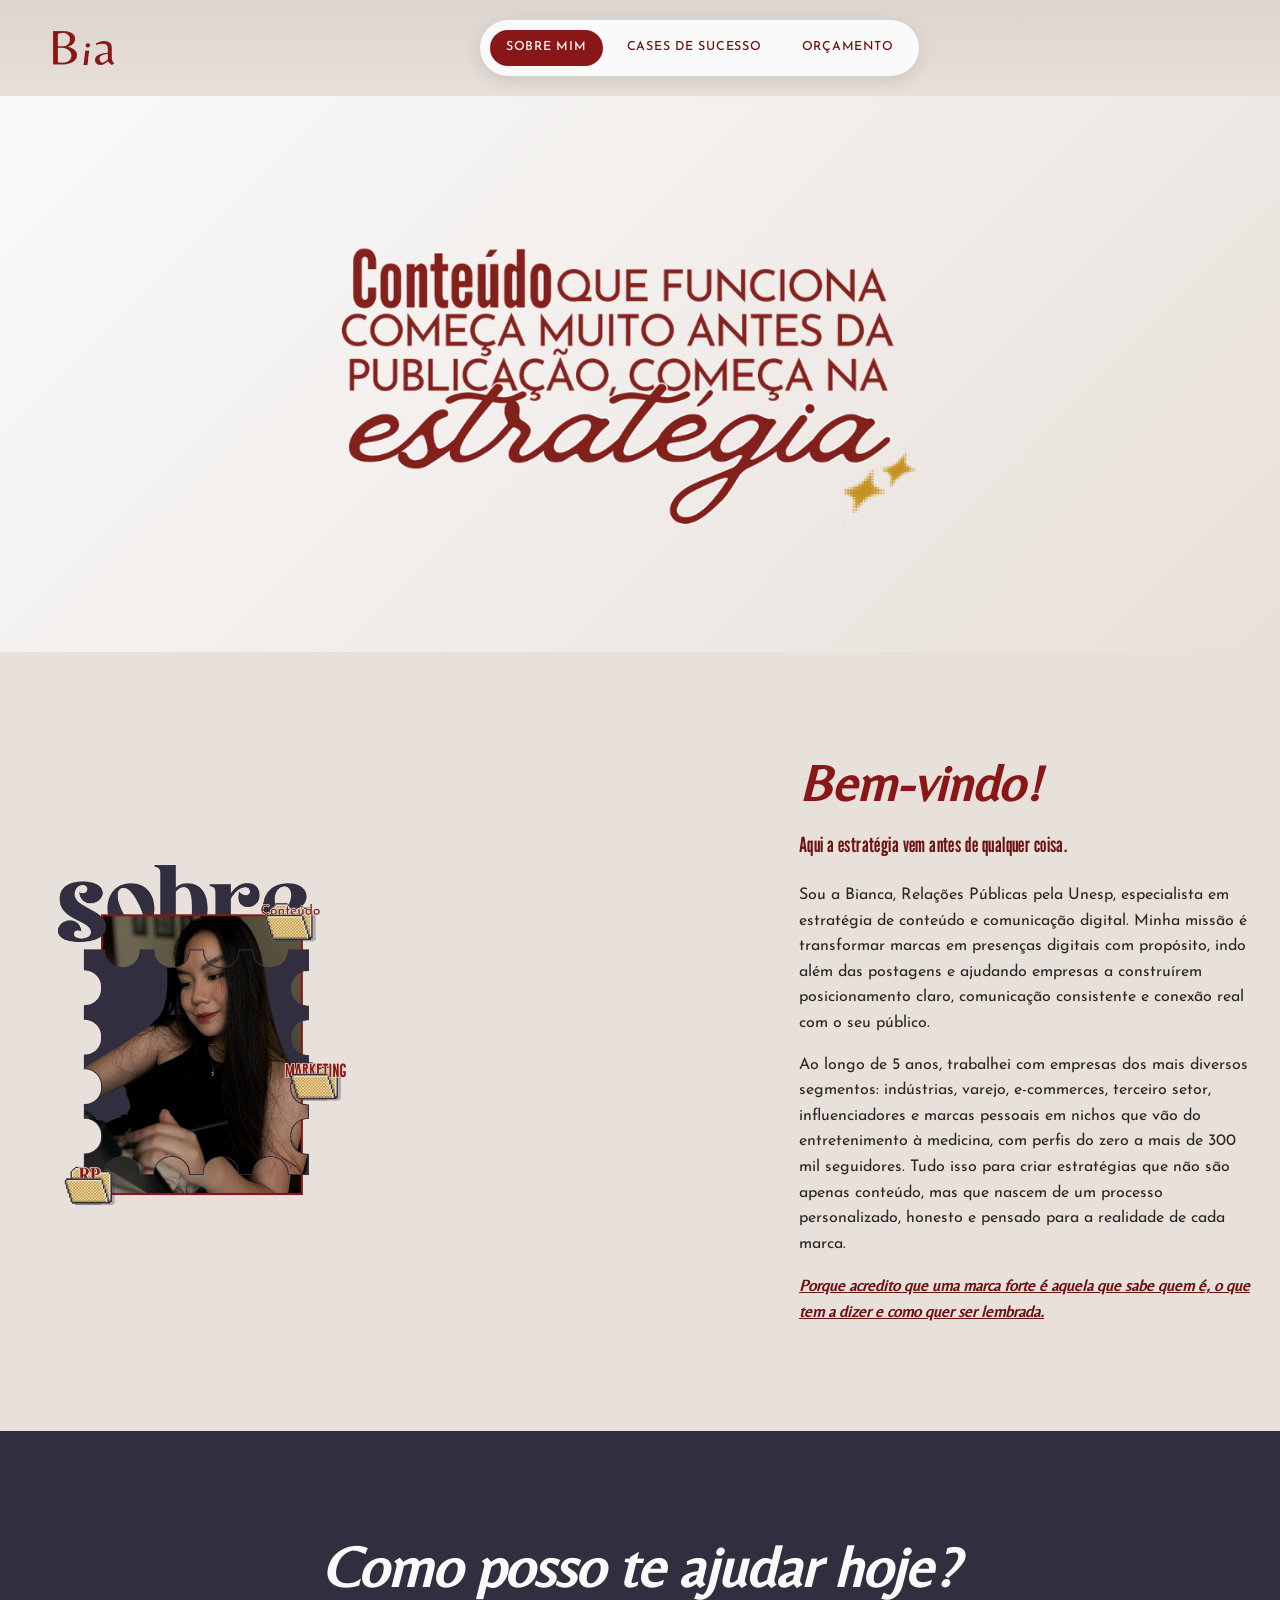
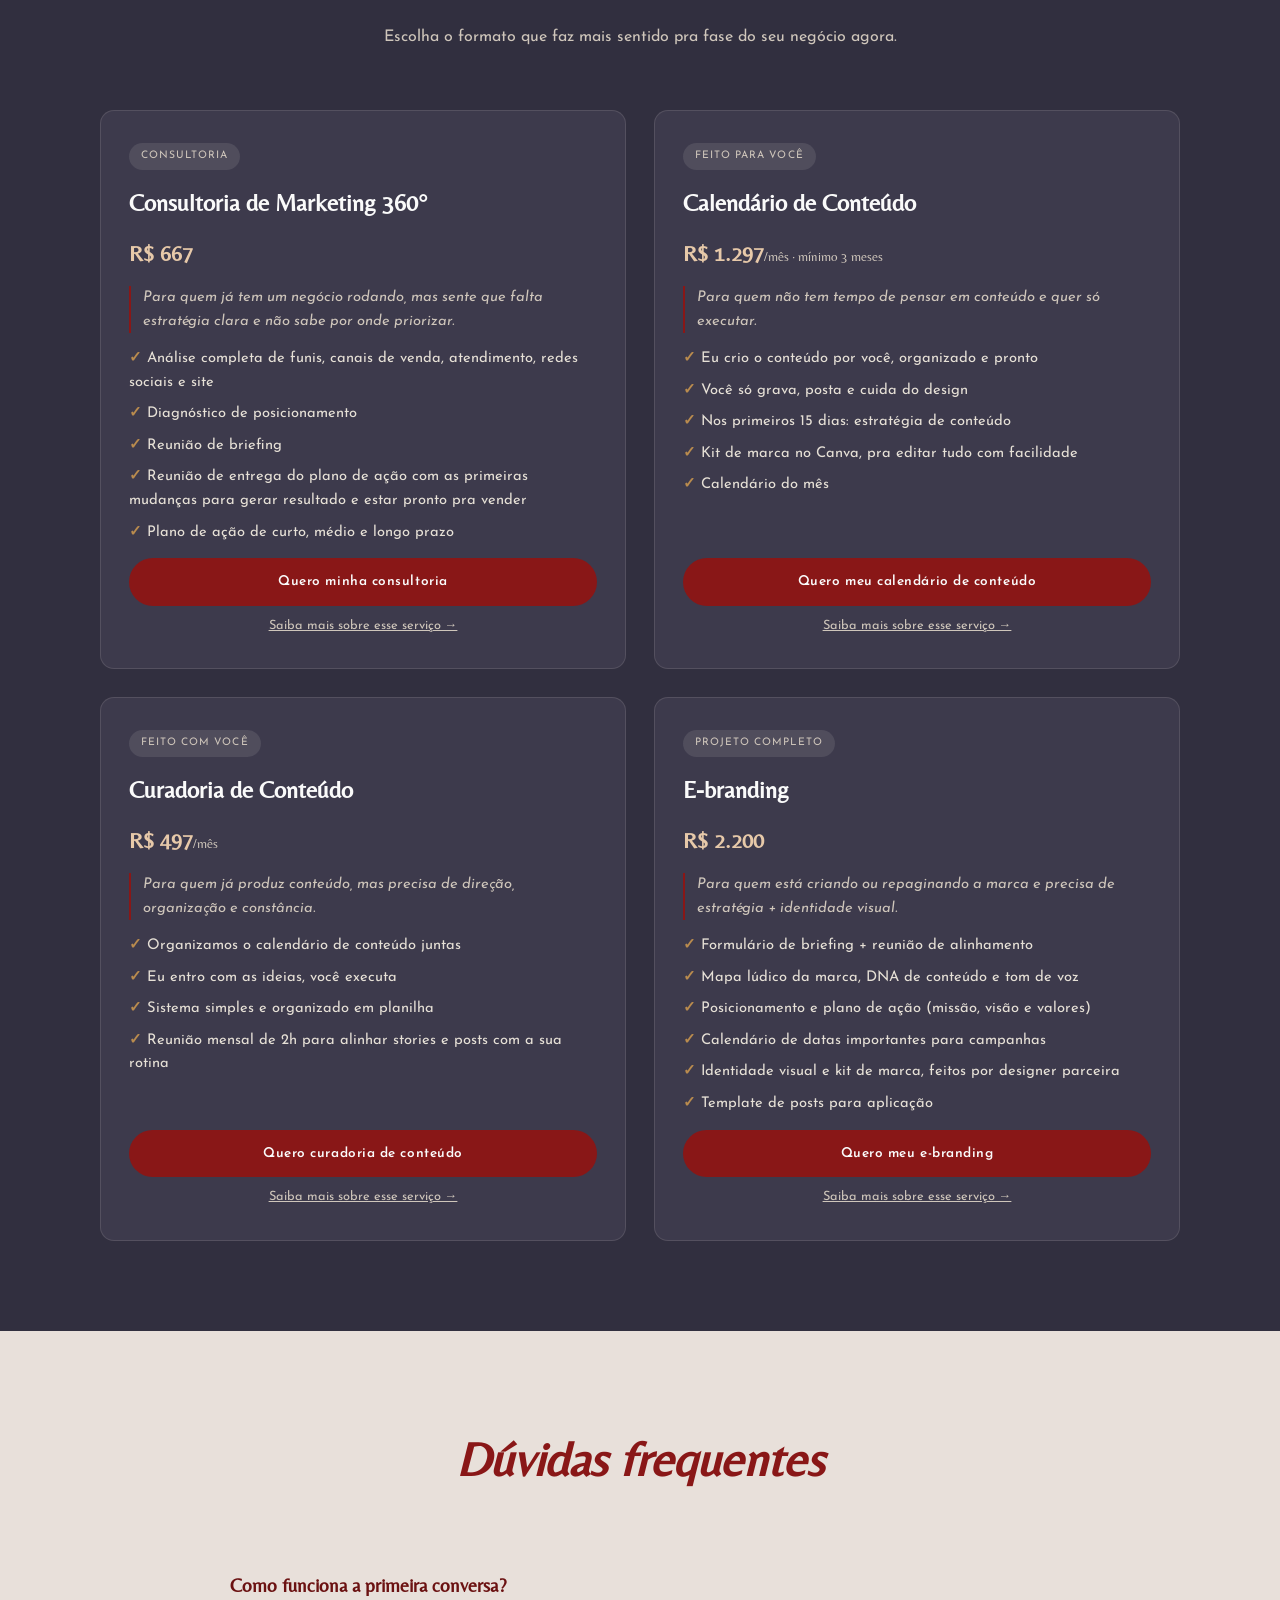
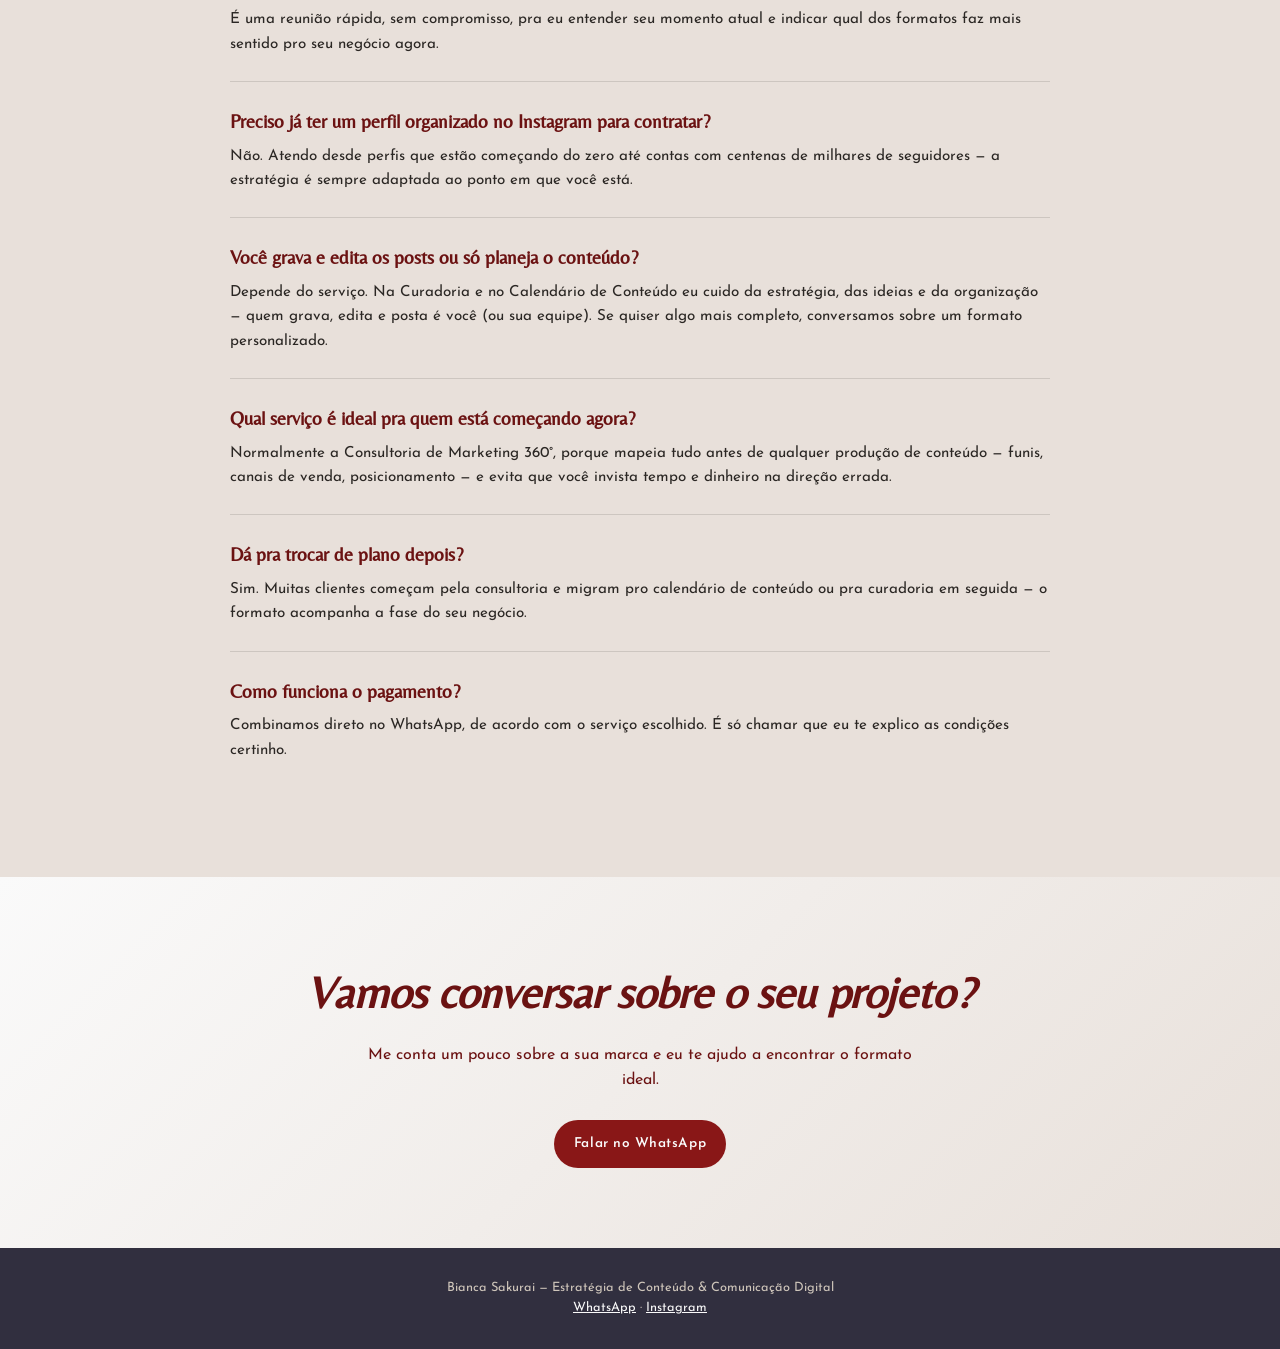
==== index.html @ d13e3d8e "Add files via upload" ====
<!DOCTYPE html>
<html lang="pt-BR">
<head>
<meta charset="UTF-8">
<meta name="viewport" content="width=device-width, initial-scale=1.0">
<title>Bianca Sakurai — Estratégia de Conteúdo e Comunicação Digital</title>
<meta name="description" content="Consultoria de marketing, calendário de conteúdo, curadoria e e-branding com a Bianca Sakurai.">
<link rel="stylesheet" href="style.css">
</head>
<body>

<nav class="site-nav">
  <a href="index.html#inicio" class="site-logo"><img src="assets/logo-bia.png" alt="Bia Sakurai"></a>
  <div class="nav-pill">
    <a href="index.html#inicio" class="active">Sobre mim</a>
    <a href="cases.html">Cases de sucesso</a>
    <a href="index.html#orcamento">Orçamento</a>
  </div>
</nav>

<header class="hero" id="inicio">
  <img class="hero-img" src="assets/hero-text.png" alt="Conteúdo que funciona começa muito antes da publicação, começa na estratégia">
</header>

<section class="sobre">
  <div class="sobre-grid">
    <div>
      <img class="sobre-img" src="assets/sobre-foto.png" alt="Bianca Sakurai — Sobre">
    </div>
    <div class="bemvindo">
      <h2 class="script">Bem-vindo!</h2>
      <p class="subtitle">Aqui a estratégia vem antes de qualquer coisa.</p>
      <p>Sou a Bianca, Relações Públicas pela Unesp, especialista em estratégia de conteúdo e comunicação digital. Minha missão é transformar marcas em presenças digitais com propósito, indo além das postagens e ajudando empresas a construírem posicionamento claro, comunicação consistente e conexão real com o seu público.</p>
      <p>Ao longo de 5 anos, trabalhei com empresas dos mais diversos segmentos: indústrias, varejo, e-commerces, terceiro setor, influenciadores e marcas pessoais em nichos que vão do entretenimento à medicina, com perfis do zero a mais de 300 mil seguidores. Tudo isso para criar estratégias que não são apenas conteúdo, mas que nascem de um processo personalizado, honesto e pensado para a realidade de cada marca.</p>
      <p class="quote">Porque acredito que uma marca forte é aquela que sabe quem é, o que tem a dizer e como quer ser lembrada.</p>
    </div>
  </div>
</section>

<section class="ajudar" id="servicos">
  <div class="ajudar-header">
    <h2 class="script">Como posso te ajudar hoje?</h2>
    <p>Escolha o formato que faz mais sentido pra fase do seu negócio agora.</p>
  </div>

  <div class="produtos-grid">

    <div class="produto-card">
      <span class="tag">Consultoria</span>
      <h3>Consultoria de Marketing 360°</h3>
      <div class="preco">R$ 667</div>
      <p class="para-quem">Para quem já tem um negócio rodando, mas sente que falta estratégia clara e não sabe por onde priorizar.</p>
      <ul>
        <li>Análise completa de funis, canais de venda, atendimento, redes sociais e site</li>
        <li>Diagnóstico de posicionamento</li>
        <li>Reunião de briefing</li>
        <li>Reunião de entrega do plano de ação com as primeiras mudanças para gerar resultado e estar pronto pra vender</li>
        <li>Plano de ação de curto, médio e longo prazo</li>
      </ul>
      <a class="btn-whats" href="https://wa.me/message/MASXB7CFTPW6N1" target="_blank" rel="noopener">Quero minha consultoria</a>
      <a class="saiba-mais" href="consultoria.html">Saiba mais sobre esse serviço →</a>
    </div>

    <div class="produto-card">
      <span class="tag">Feito para você</span>
      <h3>Calendário de Conteúdo</h3>
      <div class="preco">R$ 1.297<span>/mês · mínimo 3 meses</span></div>
      <p class="para-quem">Para quem não tem tempo de pensar em conteúdo e quer só executar.</p>
      <ul>
        <li>Eu crio o conteúdo por você, organizado e pronto</li>
        <li>Você só grava, posta e cuida do design</li>
        <li>Nos primeiros 15 dias: estratégia de conteúdo</li>
        <li>Kit de marca no Canva, pra editar tudo com facilidade</li>
        <li>Calendário do mês</li>
      </ul>
      <a class="btn-whats" href="https://wa.me/message/MASXB7CFTPW6N1" target="_blank" rel="noopener">Quero meu calendário de conteúdo</a>
      <a class="saiba-mais" href="calendario.html">Saiba mais sobre esse serviço →</a>
    </div>

    <div class="produto-card">
      <span class="tag">Feito com você</span>
      <h3>Curadoria de Conteúdo</h3>
      <div class="preco">R$ 497<span>/mês</span></div>
      <p class="para-quem">Para quem já produz conteúdo, mas precisa de direção, organização e constância.</p>
      <ul>
        <li>Organizamos o calendário de conteúdo juntas</li>
        <li>Eu entro com as ideias, você executa</li>
        <li>Sistema simples e organizado em planilha</li>
        <li>Reunião mensal de 2h para alinhar stories e posts com a sua rotina</li>
      </ul>
      <a class="btn-whats" href="https://wa.me/message/MASXB7CFTPW6N1" target="_blank" rel="noopener">Quero curadoria de conteúdo</a>
      <a class="saiba-mais" href="curadoria.html">Saiba mais sobre esse serviço →</a>
    </div>

    <div class="produto-card">
      <span class="tag">Projeto completo</span>
      <h3>E-branding</h3>
      <div class="preco">R$ 2.200</div>
      <p class="para-quem">Para quem está criando ou repaginando a marca e precisa de estratégia + identidade visual.</p>
      <ul>
        <li>Formulário de briefing + reunião de alinhamento</li>
        <li>Mapa lúdico da marca, DNA de conteúdo e tom de voz</li>
        <li>Posicionamento e plano de ação (missão, visão e valores)</li>
        <li>Calendário de datas importantes para campanhas</li>
        <li>Identidade visual e kit de marca, feitos por designer parceira</li>
        <li>Template de posts para aplicação</li>
      </ul>
      <a class="btn-whats" href="https://wa.me/message/MASXB7CFTPW6N1" target="_blank" rel="noopener">Quero meu e-branding</a>
      <a class="saiba-mais" href="ebranding.html">Saiba mais sobre esse serviço →</a>
    </div>

  </div>
</section>

<section class="duvidas">
  <div class="duvidas-inner">
    <h2 class="script">Dúvidas frequentes</h2>

    <div class="duvida-item">
      <h3>Como funciona a primeira conversa?</h3>
      <p>É uma reunião rápida, sem compromisso, pra eu entender seu momento atual e indicar qual dos formatos faz mais sentido pro seu negócio agora.</p>
    </div>

    <div class="duvida-item">
      <h3>Preciso já ter um perfil organizado no Instagram para contratar?</h3>
      <p>Não. Atendo desde perfis que estão começando do zero até contas com centenas de milhares de seguidores — a estratégia é sempre adaptada ao ponto em que você está.</p>
    </div>

    <div class="duvida-item">
      <h3>Você grava e edita os posts ou só planeja o conteúdo?</h3>
      <p>Depende do serviço. Na Curadoria e no Calendário de Conteúdo eu cuido da estratégia, das ideias e da organização — quem grava, edita e posta é você (ou sua equipe). Se quiser algo mais completo, conversamos sobre um formato personalizado.</p>
    </div>

    <div class="duvida-item">
      <h3>Qual serviço é ideal pra quem está começando agora?</h3>
      <p>Normalmente a Consultoria de Marketing 360°, porque mapeia tudo antes de qualquer produção de conteúdo — funis, canais de venda, posicionamento — e evita que você invista tempo e dinheiro na direção errada.</p>
    </div>

    <div class="duvida-item">
      <h3>Dá pra trocar de plano depois?</h3>
      <p>Sim. Muitas clientes começam pela consultoria e migram pro calendário de conteúdo ou pra curadoria em seguida — o formato acompanha a fase do seu negócio.</p>
    </div>

    <div class="duvida-item">
      <h3>Como funciona o pagamento?</h3>
      <p>Combinamos direto no WhatsApp, de acordo com o serviço escolhido. É só chamar que eu te explico as condições certinho.</p>
    </div>
  </div>
</section>

<section class="cta-final" id="orcamento">
  <h2 class="script">Vamos conversar sobre o seu projeto?</h2>
  <p>Me conta um pouco sobre a sua marca e eu te ajudo a encontrar o formato ideal.</p>
  <a class="btn-whats" href="https://wa.me/message/MASXB7CFTPW6N1" target="_blank" rel="noopener">Falar no WhatsApp</a>
</section>

<footer>
  <p>Bianca Sakurai — Estratégia de Conteúdo &amp; Comunicação Digital</p>
  <p><a href="https://wa.me/message/MASXB7CFTPW6N1" target="_blank" rel="noopener">WhatsApp</a> · <a href="https://www.instagram.com/biayukisakurai/" target="_blank" rel="noopener">Instagram</a></p>
</footer>

</body>
</html>
---- style.css ----
/* =========================================
   Bianca Sakurai — site autoral
   Paleta e tipografia inspiradas no design do Canva
   ========================================= */

/* Fontes e cores oficiais do kit de marca "biay" (Canva Brand Kit) */
@import url('https://fonts.googleapis.com/css2?family=Belleza&family=League+Gothic:wght@400;700&family=Josefin+Sans:wght@400;500;600;700&display=swap');

:root{
  --cream: #e8e0da;
  --cream-2: #fafafa;
  --dark: #312f3f;
  --dark-2: #3d3a4c;
  --maroon: #891717;
  --maroon-dark: #6b1212;
  --text: #2b2724;
  --text-light: #fafafa;
  --muted: #6b5f56;
  --gold: #c99213;
  --whatsapp: #3a5a40;
  max-width: 100%;
}

*{ box-sizing: border-box; margin:0; padding:0; }

html{ scroll-behavior: smooth; }

body{
  font-family: 'Josefin Sans', sans-serif;
  color: var(--text);
  background: var(--cream);
  line-height: 1.6;
  overflow-x: hidden;
}

img{ max-width:100%; display:block; }

a{ color: inherit; text-decoration:none; }

.script{
  font-family: 'Belleza', serif;
  font-style: italic;
}

.serif{
  font-family: 'Belleza', serif;
}

.condensed{
  font-family: 'League Gothic', sans-serif;
  letter-spacing: 0.02em;
}

/* ---------- NAV ---------- */
.site-nav{
  position: sticky;
  top: 0;
  z-index: 50;
  display:flex;
  align-items:center;
  justify-content:space-between;
  gap: 16px;
  padding: 18px 32px;
  background: linear-gradient(180deg, rgba(43,39,36,0.06), transparent);
}

.site-logo{
  flex-shrink: 0;
  display:flex;
  align-items:center;
}

.site-logo img{
  height: 44px;
  width: auto;
}

.site-nav .nav-pill{
  margin: 0 auto;
}

.site-nav .nav-pill{
  display:flex;
  gap: 8px;
  background: var(--cream-2);
  border-radius: 999px;
  padding: 10px 10px;
  box-shadow: 0 6px 18px rgba(43,39,36,0.12);
  flex-wrap: wrap;
  justify-content: center;
}

.site-nav a{
  font-family: 'Josefin Sans', sans-serif;
  font-size: 0.78rem;
  letter-spacing: 0.06em;
  text-transform: uppercase;
  font-weight: 500;
  text-decoration: underline;
  text-decoration-color: transparent;
  padding: 8px 16px;
  border-radius: 999px;
  color: var(--maroon-dark);
  transition: background .2s ease, color .2s ease;
  white-space: nowrap;
}

.site-nav a:hover,
.site-nav a.active{
  background: var(--maroon);
  color: var(--text-light);
}

/* ---------- HERO ---------- */
.hero{
  background: linear-gradient(135deg, var(--cream-2) 0%, var(--cream) 100%);
  padding: 60px 24px 80px;
  text-align:center;
}

.hero-img{
  max-width: 1150px;
  width: 100%;
  margin: 0 auto;
}

/* ---------- SOBRE ---------- */
.sobre{
  background: var(--cream);
  padding: 90px 24px;
}

.sobre-grid{
  max-width: 1520px;
  margin: 0 auto;
  display:grid;
  grid-template-columns: 1.6fr 1fr;
  gap: 44px;
  align-items:center;
}

.sobre-title{
  font-family: 'Belleza', serif;
  font-weight: 900;
  font-style: normal;
  font-size: clamp(3.5rem, 8vw, 6rem);
  color: var(--dark);
  line-height: 0.9;
  margin-bottom: 24px;
}

.sobre-img{
  width: 100%;
  max-width: none;
}

.photo-box{
  position: relative;
  background: var(--dark);
  border: 6px solid var(--cream-2);
  box-shadow: 0 14px 34px rgba(43,39,36,0.25);
  aspect-ratio: 4/5;
  border-radius: 4px;
  display:flex;
  align-items:center;
  justify-content:center;
  color: var(--cream-2);
  text-align:center;
  font-size: 0.85rem;
  padding: 20px;
}

.photo-box img{
  position:absolute;
  inset:0;
  width:100%;
  height:100%;
  object-fit: cover;
  border-radius: 2px;
}

.badge{
  position:absolute;
  width: 130px;
  height: auto;
  filter: drop-shadow(0 6px 10px rgba(0,0,0,.25));
}
.badge.b1{ top: -18px; right: 10px; width: 110px; }
.badge.b2{ bottom: 90px; right: -40px; width: 120px; }
.badge.b3{ bottom: -18px; left: -30px; width: 110px; }

.bemvindo h2{
  font-size: clamp(2.2rem, 5vw, 3.2rem);
  color: var(--maroon);
  margin-bottom: 4px;
}

.bemvindo .subtitle{
  font-family:'League Gothic', sans-serif;
  letter-spacing: 0.02em;
  color: var(--maroon-dark);
  font-size: 1.3rem;
  margin-bottom: 22px;
}

.bemvindo p{
  margin-bottom: 16px;
  color: var(--text);
  font-size: 1rem;
}

.bemvindo .quote{
  font-family:'Belleza', serif;
  font-weight: 700;
  font-style: italic;
  text-decoration: underline;
  color: var(--maroon-dark);
}

/* ---------- COMO POSSO AJUDAR / PRODUTOS ---------- */
.ajudar{
  background: var(--dark);
  color: var(--text-light);
  padding: 90px 24px;
}

.ajudar-header{
  text-align:center;
  max-width: 700px;
  margin: 0 auto 60px;
}

.ajudar-header h2{
  font-size: clamp(2.4rem, 6vw, 3.6rem);
  margin-bottom: 12px;
}

.ajudar-header p{
  color: #cfc6bb;
  font-size: 1rem;
}

.produtos-grid{
  max-width: 1080px;
  margin: 0 auto;
  display:grid;
  grid-template-columns: repeat(2, 1fr);
  gap: 28px;
}

@media (max-width: 760px){
  .produtos-grid{ grid-template-columns: 1fr; }
  .sobre-grid{ grid-template-columns: 1fr; }
  .stats-grid{ grid-template-columns: 1fr 1fr; }
}

.produto-card{
  background: var(--dark-2);
  border: 1px solid rgba(245,239,229,0.12);
  border-radius: 14px;
  padding: 32px 28px;
  display:flex;
  flex-direction:column;
  gap: 14px;
}

.produto-card .tag{
  align-self:flex-start;
  font-size: 0.65rem;
  letter-spacing: .1em;
  text-transform: uppercase;
  background: rgba(245,239,229,0.1);
  padding: 5px 12px;
  border-radius: 999px;
  color: #cfc6bb;
}

.produto-card h3{
  font-family:'Belleza', serif;
  font-size: 1.5rem;
  color: var(--text-light);
}

.produto-card .preco{
  font-family:'Belleza', serif;
  font-size: 1.4rem;
  color: #e7c9a9;
  font-weight: 700;
}

.produto-card .preco span{
  font-size: 0.8rem;
  font-weight: 400;
  color: #cfc6bb;
}

.produto-card .para-quem{
  font-style: italic;
  color: #cfc6bb;
  font-size: 0.92rem;
  border-left: 2px solid var(--maroon);
  padding-left: 12px;
}

.produto-card ul{
  list-style:none;
  display:flex;
  flex-direction:column;
  gap: 8px;
  font-size: 0.92rem;
  color: #e6e0d6;
}

.produto-card ul li::before{
  content: "✓ ";
  color: #b98b4e;
  font-weight:700;
}

.btn-whats{
  margin-top: auto;
  display:inline-flex;
  align-items:center;
  justify-content:center;
  gap: 8px;
  background: var(--maroon);
  color: var(--text-light);
  padding: 13px 20px;
  border-radius: 999px;
  font-size: 0.85rem;
  letter-spacing: .04em;
  font-weight: 600;
  transition: background .2s ease, transform .2s ease;
}

.btn-whats:hover{
  background: #92332f;
  transform: translateY(-1px);
}

.saiba-mais{
  text-align:center;
  font-size: 0.8rem;
  color: #cfc6bb;
  text-decoration: underline;
  margin-top: -4px;
}

.saiba-mais:hover{
  color: var(--text-light);
}

/* ---------- PÁGINA DE SERVIÇO ---------- */
.servico-detalhe{
  background: var(--cream);
  padding: 80px 24px;
}

.servico-inner{
  max-width: 720px;
  margin: 0 auto;
}

.servico-inner h2{
  font-size: clamp(1.8rem, 4vw, 2.4rem);
  color: var(--maroon);
  margin-bottom: 22px;
}

.fit-section{
  background: var(--dark);
  padding: 80px 24px;
}

.fit-grid{
  max-width: 1000px;
  margin: 0 auto;
  display:grid;
  grid-template-columns: 1fr 1fr;
  gap: 24px;
}

@media (max-width: 760px){
  .fit-grid{ grid-template-columns: 1fr; }
}

.fit-card{
  background: var(--dark-2);
  border-radius: 14px;
  padding: 30px 28px;
  border-left: 4px solid var(--whatsapp);
}

.fit-card.nao{
  border-left: 4px solid var(--maroon);
}

.fit-card h3{
  font-family: 'Belleza', serif;
  color: var(--text-light);
  font-size: 1.15rem;
  margin-bottom: 16px;
}

.fit-card ul{
  list-style:none;
  display:flex;
  flex-direction:column;
  gap: 10px;
}

.fit-card li{
  font-size: 0.92rem;
  color: #e6e0d6;
  padding-left: 26px;
  position: relative;
}

.fit-card.sim li::before{
  content: "✓";
  position:absolute;
  left:0;
  color: #7fbf8f;
  font-weight:700;
}

.fit-card.nao li::before{
  content: "✕";
  position:absolute;
  left:0;
  color: #e08a7d;
  font-weight:700;
}

.feedback-quote{
  max-width: 700px;
  margin: 0 auto;
  padding: 80px 24px;
}

.feedback-quote .quote-box{
  background: var(--cream-2);
  border-radius: 16px;
  padding: 40px 44px;
  text-align:center;
  box-shadow: 0 12px 30px rgba(43,39,36,0.1);
}

.feedback-quote .quote-text{
  font-family: 'Belleza', serif;
  font-style: italic;
  font-size: 1.35rem;
  color: var(--maroon-dark);
  margin-bottom: 18px;
  line-height: 1.4;
}

.feedback-quote .autor{
  font-size: 0.8rem;
  color: var(--muted);
  text-transform: uppercase;
  letter-spacing: .05em;
}

/* ---------- DÚVIDAS FREQUENTES ---------- */
.duvidas{
  background: var(--cream);
  padding: 90px 24px;
}

.duvidas-inner{
  max-width: 820px;
  margin: 0 auto;
}

.duvidas-inner h2{
  text-align:center;
  font-size: clamp(2.2rem, 5vw, 3rem);
  color: var(--maroon);
  margin-bottom: 48px;
}

.duvida-item{
  padding: 24px 0;
  border-bottom: 1px solid rgba(43,39,36,0.14);
}

.duvida-item:last-child{
  border-bottom: none;
}

.duvida-item h3{
  font-family: 'Belleza', serif;
  font-size: 1.2rem;
  color: var(--maroon-dark);
  margin-bottom: 8px;
}

.duvida-item p{
  font-size: 0.95rem;
  color: var(--text);
}

/* ---------- ORÇAMENTO / CTA FINAL ---------- */
.cta-final{
  background: linear-gradient(135deg, var(--cream-2) 0%, var(--cream) 100%);
  padding: 80px 24px;
  text-align:center;
}

.cta-final h2{
  font-size: clamp(2rem, 5vw, 2.8rem);
  color: var(--maroon-dark);
  margin-bottom: 14px;
}

.cta-final p{
  color: var(--maroon-dark);
  max-width: 560px;
  margin: 0 auto 26px;
}

.cta-final .btn-whats{
  display:inline-flex;
}

/* ---------- FOOTER ---------- */
footer{
  background: var(--dark);
  color: #cfc6bb;
  text-align:center;
  padding: 30px 24px;
  font-size: 0.8rem;
}

footer a{
  color: var(--text-light);
  text-decoration: underline;
}

/* ---------- CASES PAGE ---------- */
.cases-header{
  background: linear-gradient(135deg, var(--cream-2) 0%, var(--cream) 100%);
  padding: 70px 24px 60px;
  text-align:center;
}

.cases-header h1{
  font-size: clamp(2.2rem, 6vw, 3.4rem);
  color: var(--maroon-dark);
}

.cases-header p{
  max-width: 560px;
  margin: 14px auto 0;
  color: var(--maroon-dark);
}

.case-block{
  padding: 70px 24px;
  border-bottom: 1px solid rgba(43,39,36,0.1);
}

.case-block:nth-child(even){
  background: var(--dark);
  color: var(--text-light);
}

.case-inner{
  display:grid;
  grid-template-columns: 1fr 1fr;
  gap: 50px;
  align-items:start;
  max-width: 1000px;
  margin: 0 auto;
}

@media (max-width: 760px){
  .case-inner{ grid-template-columns: 1fr; }
}

.case-inner.sem-stats{
  grid-template-columns: 1fr;
  max-width: 720px;
}

.case-tag{
  font-size: 0.7rem;
  letter-spacing: .1em;
  text-transform: uppercase;
  color: var(--maroon);
  margin-bottom: 8px;
}

.case-block:nth-child(even) .case-tag{
  color: #e7c9a9;
}

.case-title{
  font-family:'Belleza', serif;
  font-size: 1.8rem;
  margin-bottom: 6px;
}

.case-handle{
  font-family:'Belleza', serif;
  font-style: italic;
  color: var(--muted);
  margin-bottom: 18px;
}

.case-block:nth-child(even) .case-handle{
  color: #cfc6bb;
}

.case-objetivo{
  font-size: 0.95rem;
  margin-bottom: 10px;
}

.case-list{
  list-style:none;
  display:flex;
  flex-direction:column;
  gap: 8px;
  font-size: 0.92rem;
}

.case-list li::before{
  content: "→ ";
  color: var(--maroon);
  font-weight:700;
}

.case-block:nth-child(even) .case-list li::before{
  color: #e7c9a9;
}

.stats-grid{
  display:grid;
  grid-template-columns: 1fr 1fr;
  gap: 14px;
}

.stat-card{
  background: var(--dark);
  color: var(--text-light);
  border-radius: 12px;
  padding: 18px;
}

.case-block:nth-child(even) .stat-card{
  background: var(--dark-2);
  border: 1px solid rgba(245,239,229,0.12);
}

.stat-card .num{
  font-family:'Belleza', serif;
  font-size: 1.5rem;
  font-weight: 700;
}

.stat-card .growth{
  color: #7fbf8f;
  font-size: 0.78rem;
  margin-left: 6px;
}

.stat-card .label{
  font-size: 0.72rem;
  color: #cfc6bb;
  text-transform: uppercase;
  letter-spacing: .04em;
  margin-top: 4px;
}

.cases-note{
  text-align:center;
  padding: 60px 24px 90px;
  color: var(--muted);
  font-style: italic;
}

.case-prints{
  grid-column: 1 / -1;
  display:grid;
  grid-template-columns: repeat(3, 1fr);
  gap: 14px;
  margin-top: 10px;
}

.case-prints img{
  width:100%;
  border-radius: 10px;
  box-shadow: 0 10px 24px rgba(0,0,0,0.18);
  border: 1px solid rgba(0,0,0,0.08);
}

@media (max-width: 760px){
  .case-prints{ grid-template-columns: 1fr; }
}

.cases-cta{
  text-align:center;
  padding: 20px 24px 90px;
}

.cases-cta p{
  font-size: 1.4rem;
  color: var(--maroon-dark);
  margin-bottom: 20px;
}

/* ---------- DEPOIMENTOS ---------- */
.depoimentos{
  background: var(--cream-2);
  padding: 40px 24px 70px;
}

.depoimentos-inner{
  max-width: 1000px;
  margin: 0 auto;
}

.depoimentos h3{
  font-family: 'Belleza', serif;
  font-style: italic;
  font-size: 1.3rem;
  color: var(--maroon-dark);
  margin-bottom: 22px;
}

.depoimentos-grid{
  display:grid;
  grid-template-columns: repeat(2, 1fr);
  gap: 20px;
}

@media (max-width: 760px){
  .depoimentos-grid{ grid-template-columns: 1fr; }
}

.depoimento-card{
  background: var(--dark);
  color: var(--text-light);
  border-radius: 12px;
  padding: 20px 22px;
  display:flex;
  align-items:center;
  gap: 14px;
}

.depoimento-card .play{
  flex-shrink:0;
  width: 40px;
  height: 40px;
  border-radius: 50%;
  background: var(--maroon);
  display:flex;
  align-items:center;
  justify-content:center;
  font-size: 0.9rem;
}

.depoimento-card .nome{
  font-family:'Belleza', serif;
  font-weight:700;
  font-size: 1rem;
}

.depoimento-card .cargo{
  font-size: 0.8rem;
  color: #cfc6bb;
}
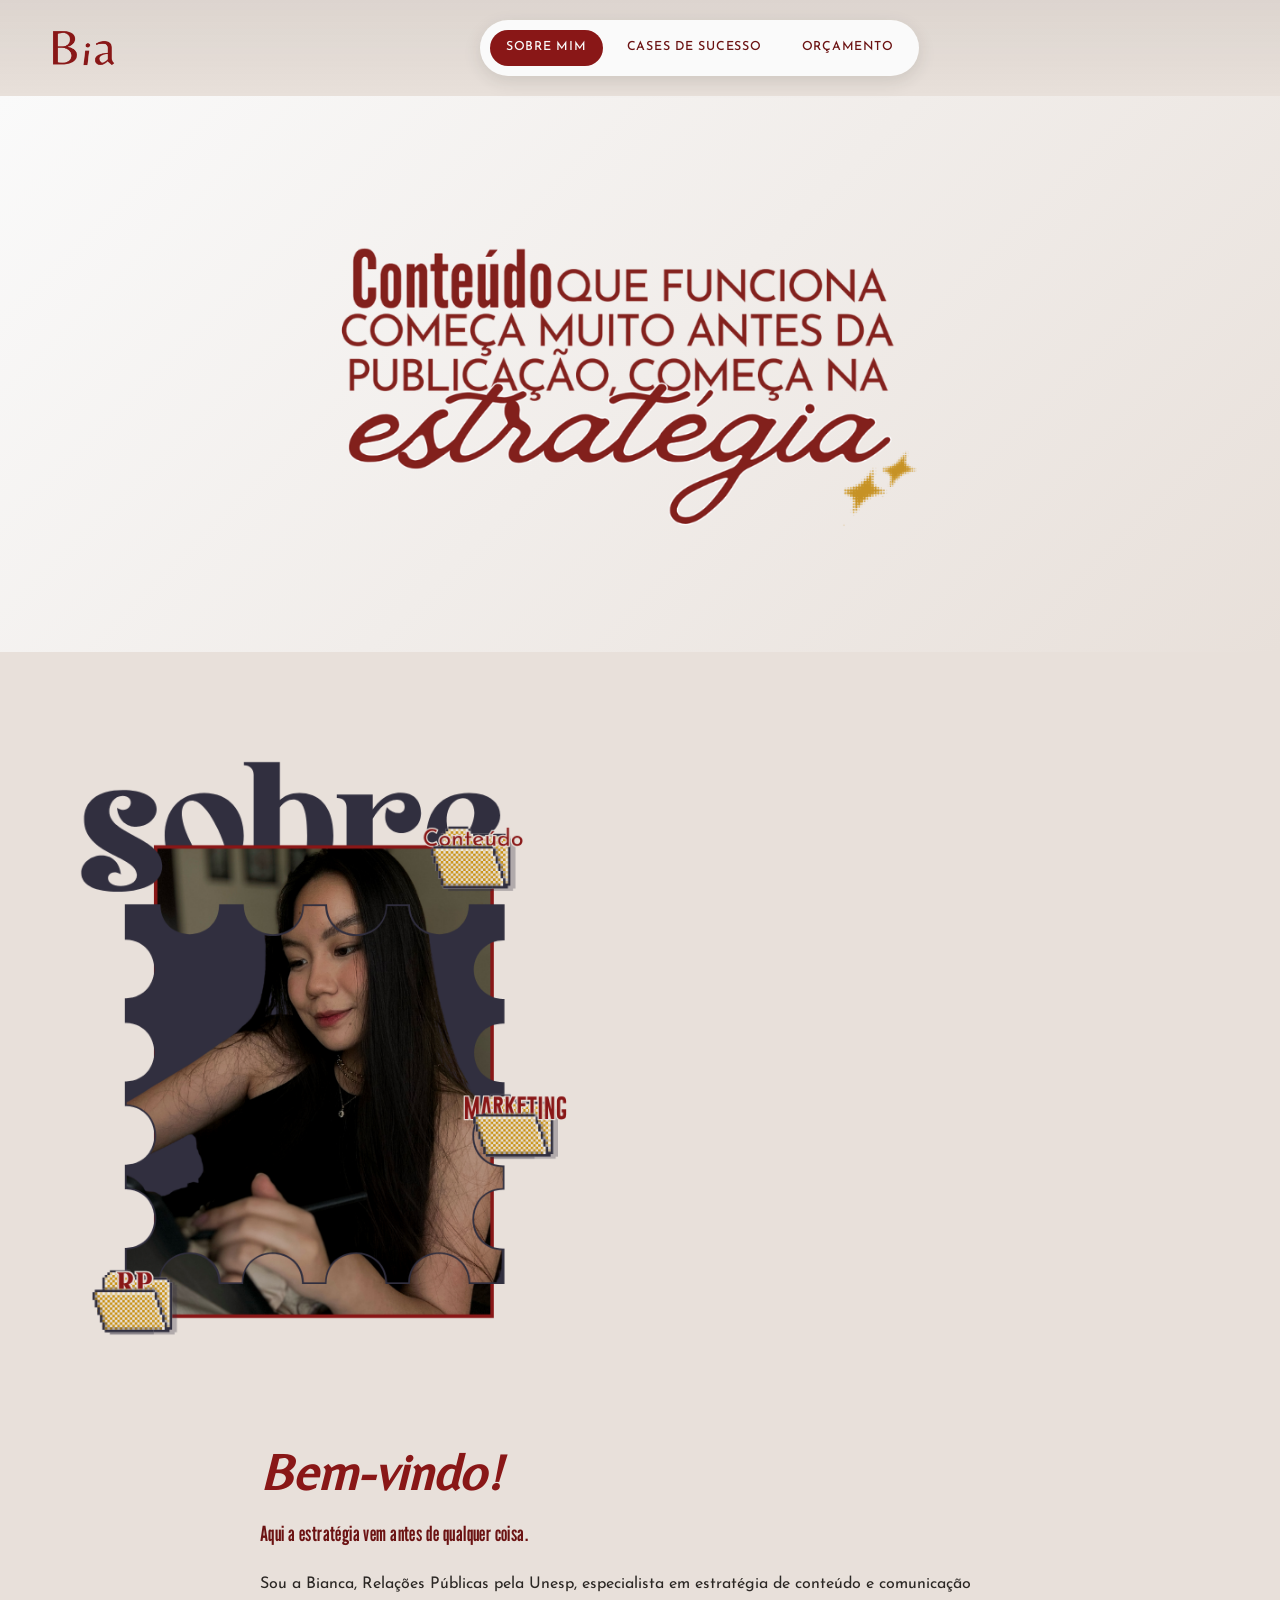
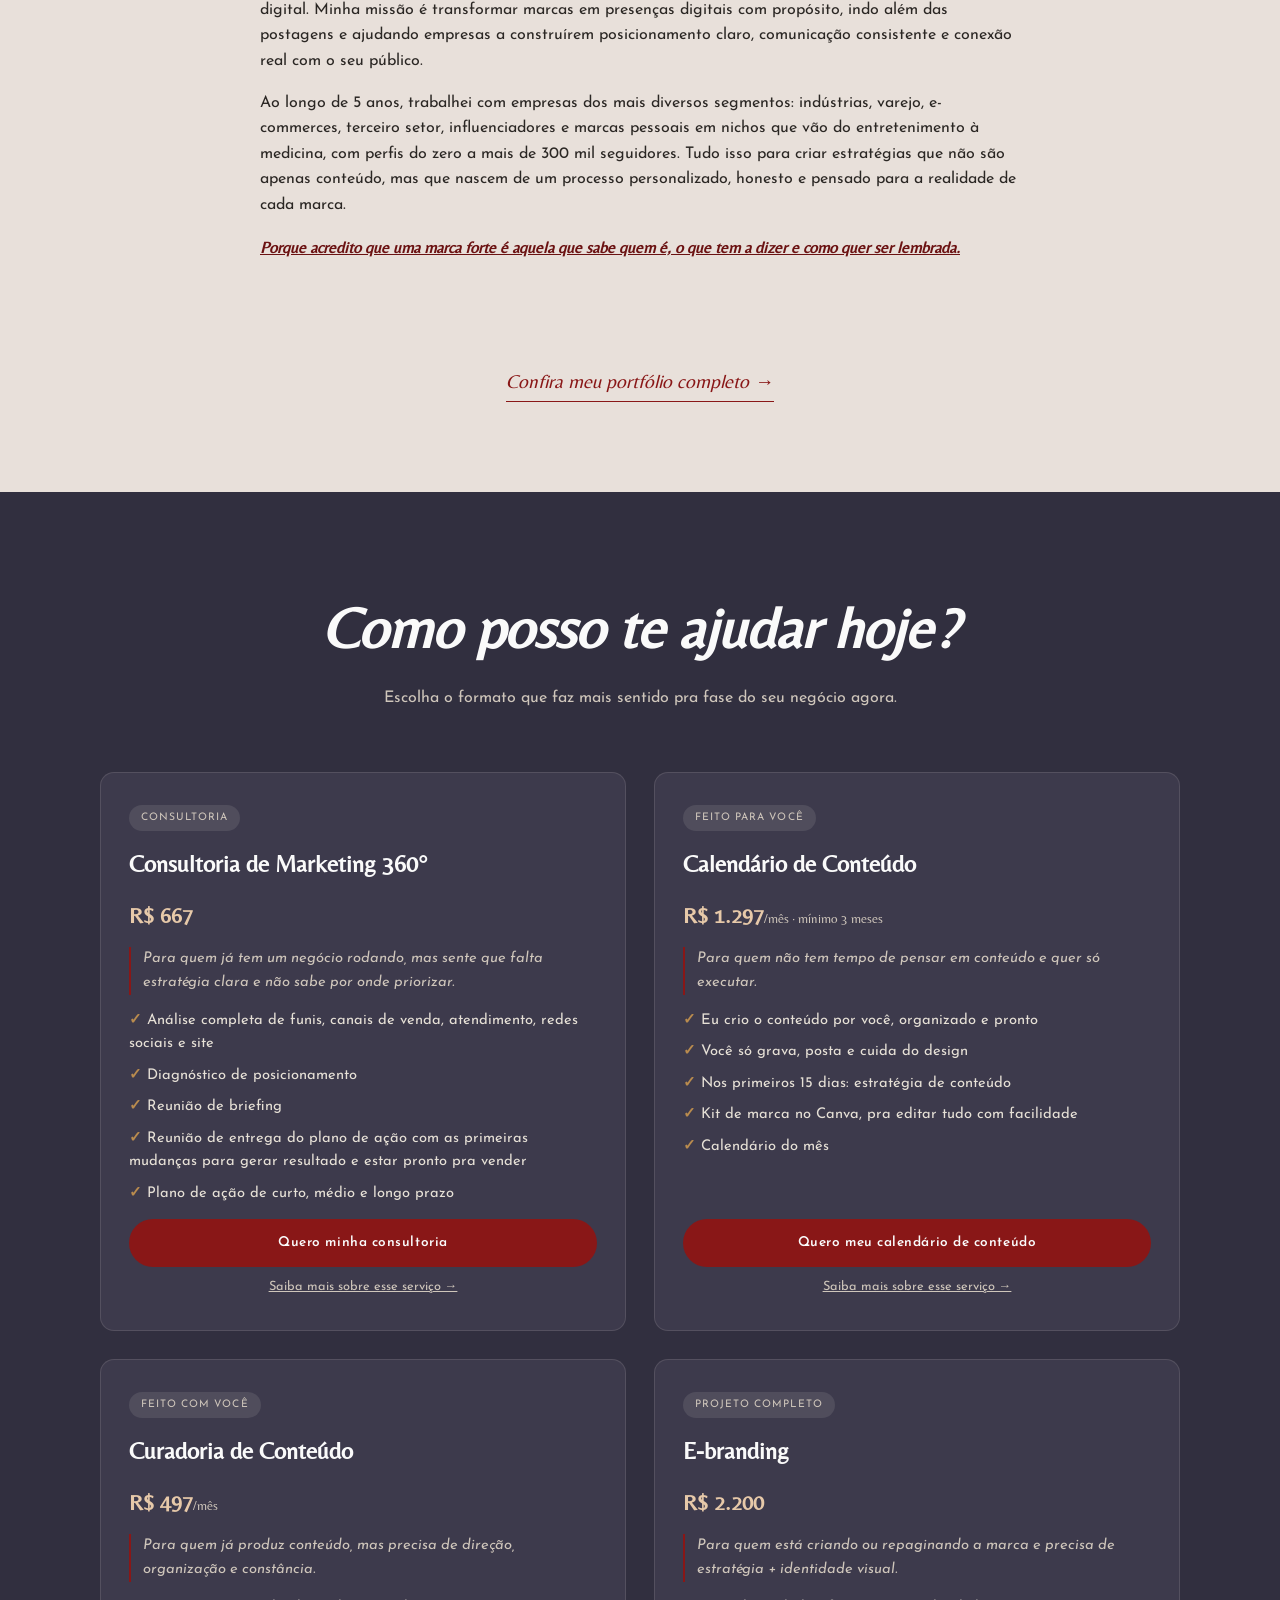
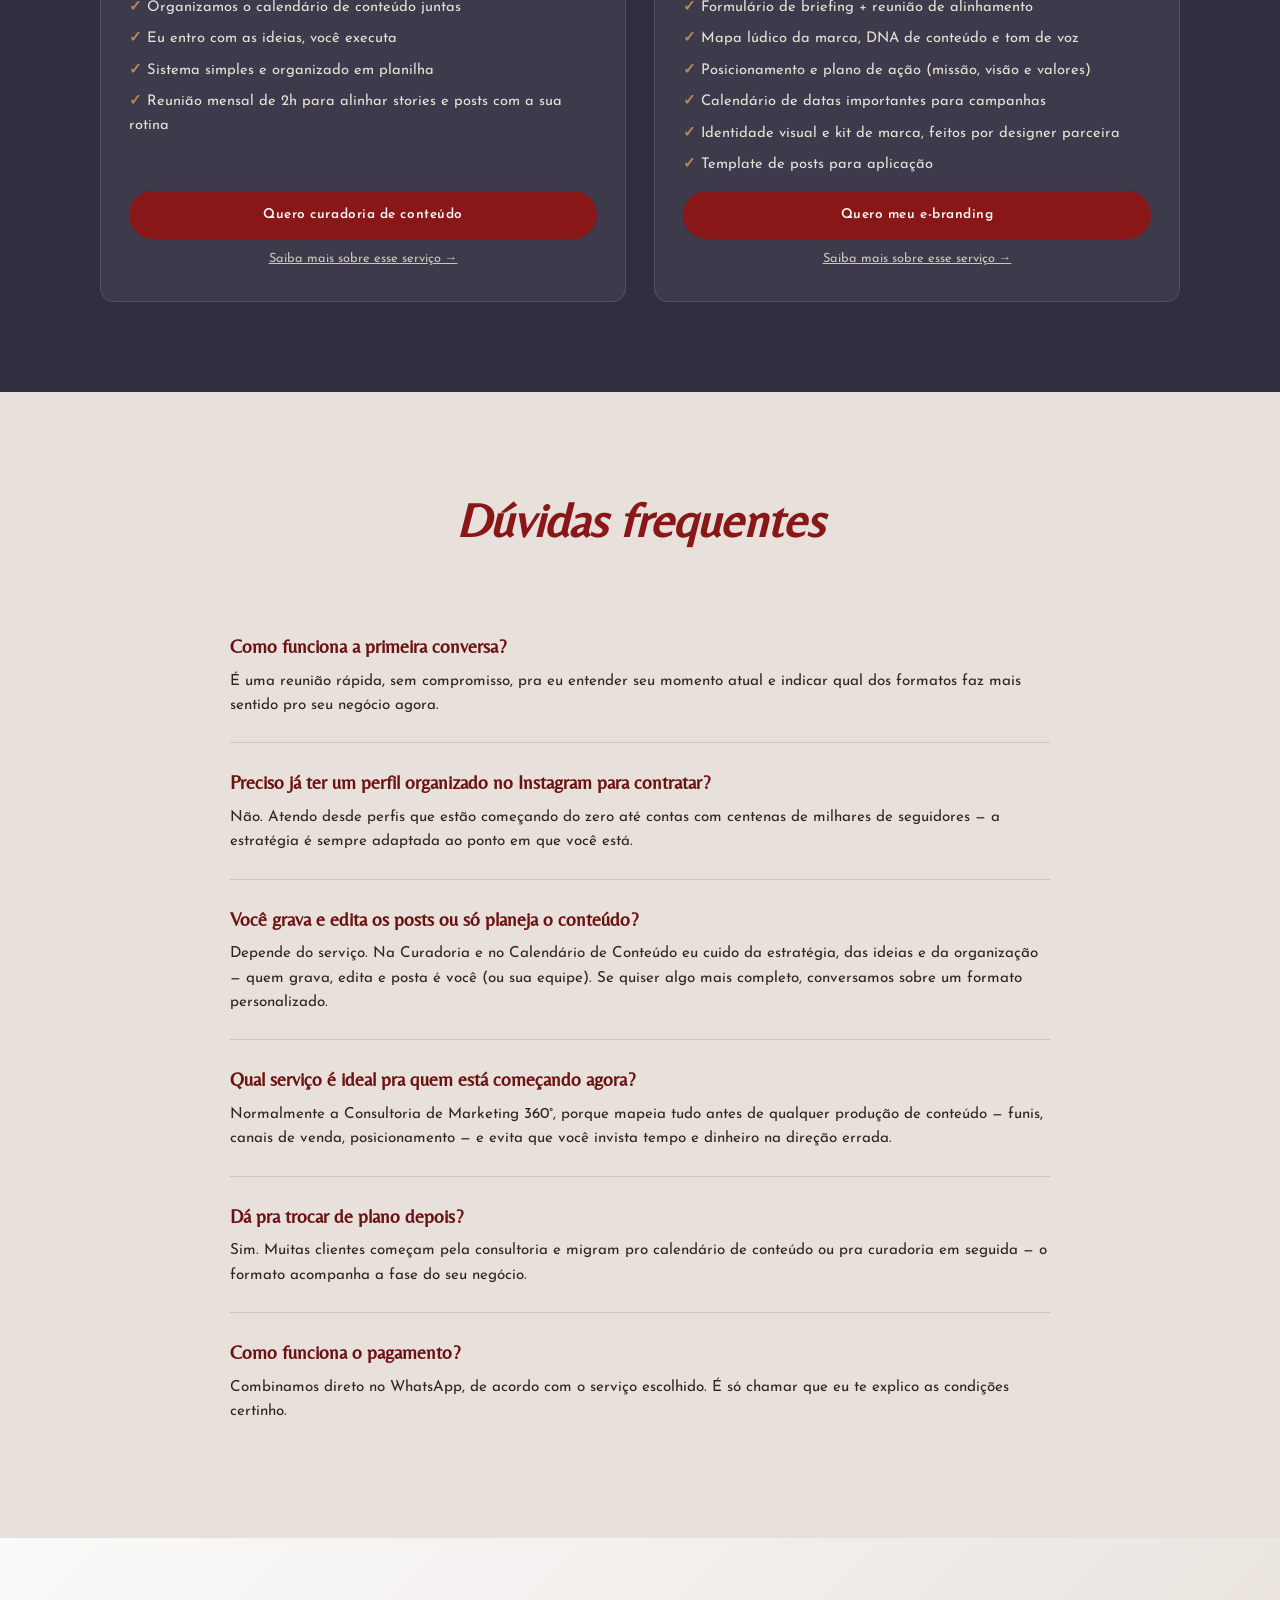
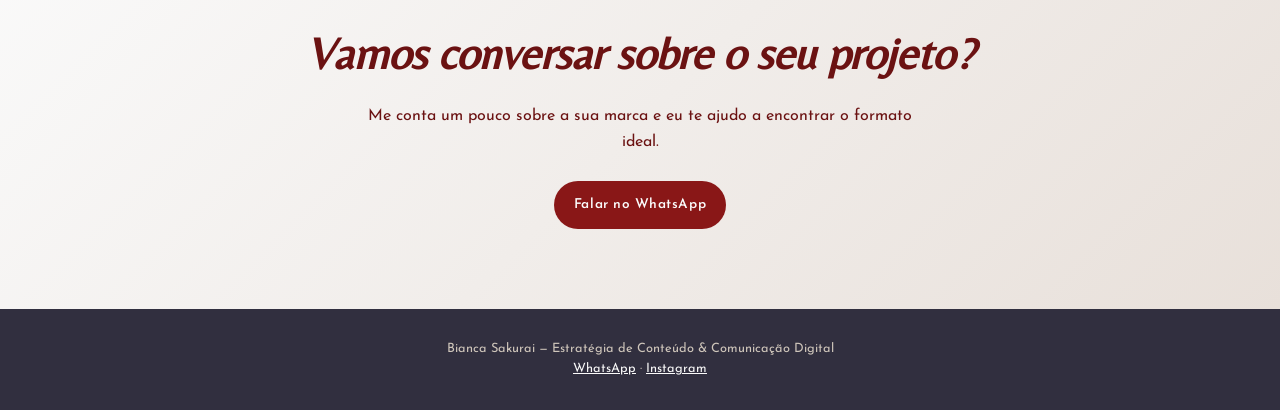
==== commit c816cdf5: "Add files via upload" ====
--- a/index.html
+++ b/index.html
@@ -35,6 +35,10 @@
       <p class="quote">Porque acredito que uma marca forte é aquela que sabe quem é, o que tem a dizer e como quer ser lembrada.</p>
     </div>
   </div>
+</section>
+
+<section class="portfolio-link">
+  <a href="cases.html">Confira meu portfólio completo →</a>
 </section>
 
 <section class="ajudar" id="servicos">
--- a/style.css
+++ b/style.css
@@ -131,12 +131,12 @@
 }
 
 .sobre-grid{
-  max-width: 1520px;
-  margin: 0 auto;
-  display:grid;
-  grid-template-columns: 1.6fr 1fr;
-  gap: 44px;
-  align-items:center;
+  max-width: 1400px;
+  margin: 0 auto;
+  display:flex;
+  flex-direction: column;
+  align-items: center;
+  gap: 56px;
 }
 
 .sobre-title{
@@ -189,6 +189,11 @@
 .badge.b2{ bottom: 90px; right: -40px; width: 120px; }
 .badge.b3{ bottom: -18px; left: -30px; width: 110px; }
 
+.bemvindo{
+  max-width: 760px;
+  margin: 0 auto;
+}
+
 .bemvindo h2{
   font-size: clamp(2.2rem, 5vw, 3.2rem);
   color: var(--maroon);
@@ -215,6 +220,29 @@
   font-style: italic;
   text-decoration: underline;
   color: var(--maroon-dark);
+}
+
+/* ---------- LINK PORTFÓLIO ---------- */
+.portfolio-link{
+  background: var(--cream);
+  text-align:center;
+  padding: 0 24px 90px;
+}
+
+.portfolio-link a{
+  display:inline-block;
+  font-family: 'Belleza', serif;
+  font-style: italic;
+  font-size: 1.2rem;
+  color: var(--maroon);
+  border-bottom: 1px solid var(--maroon);
+  padding-bottom: 4px;
+  transition: color .2s ease, border-color .2s ease;
+}
+
+.portfolio-link a:hover{
+  color: var(--maroon-dark);
+  border-color: var(--maroon-dark);
 }
 
 /* ---------- COMO POSSO AJUDAR / PRODUTOS ---------- */
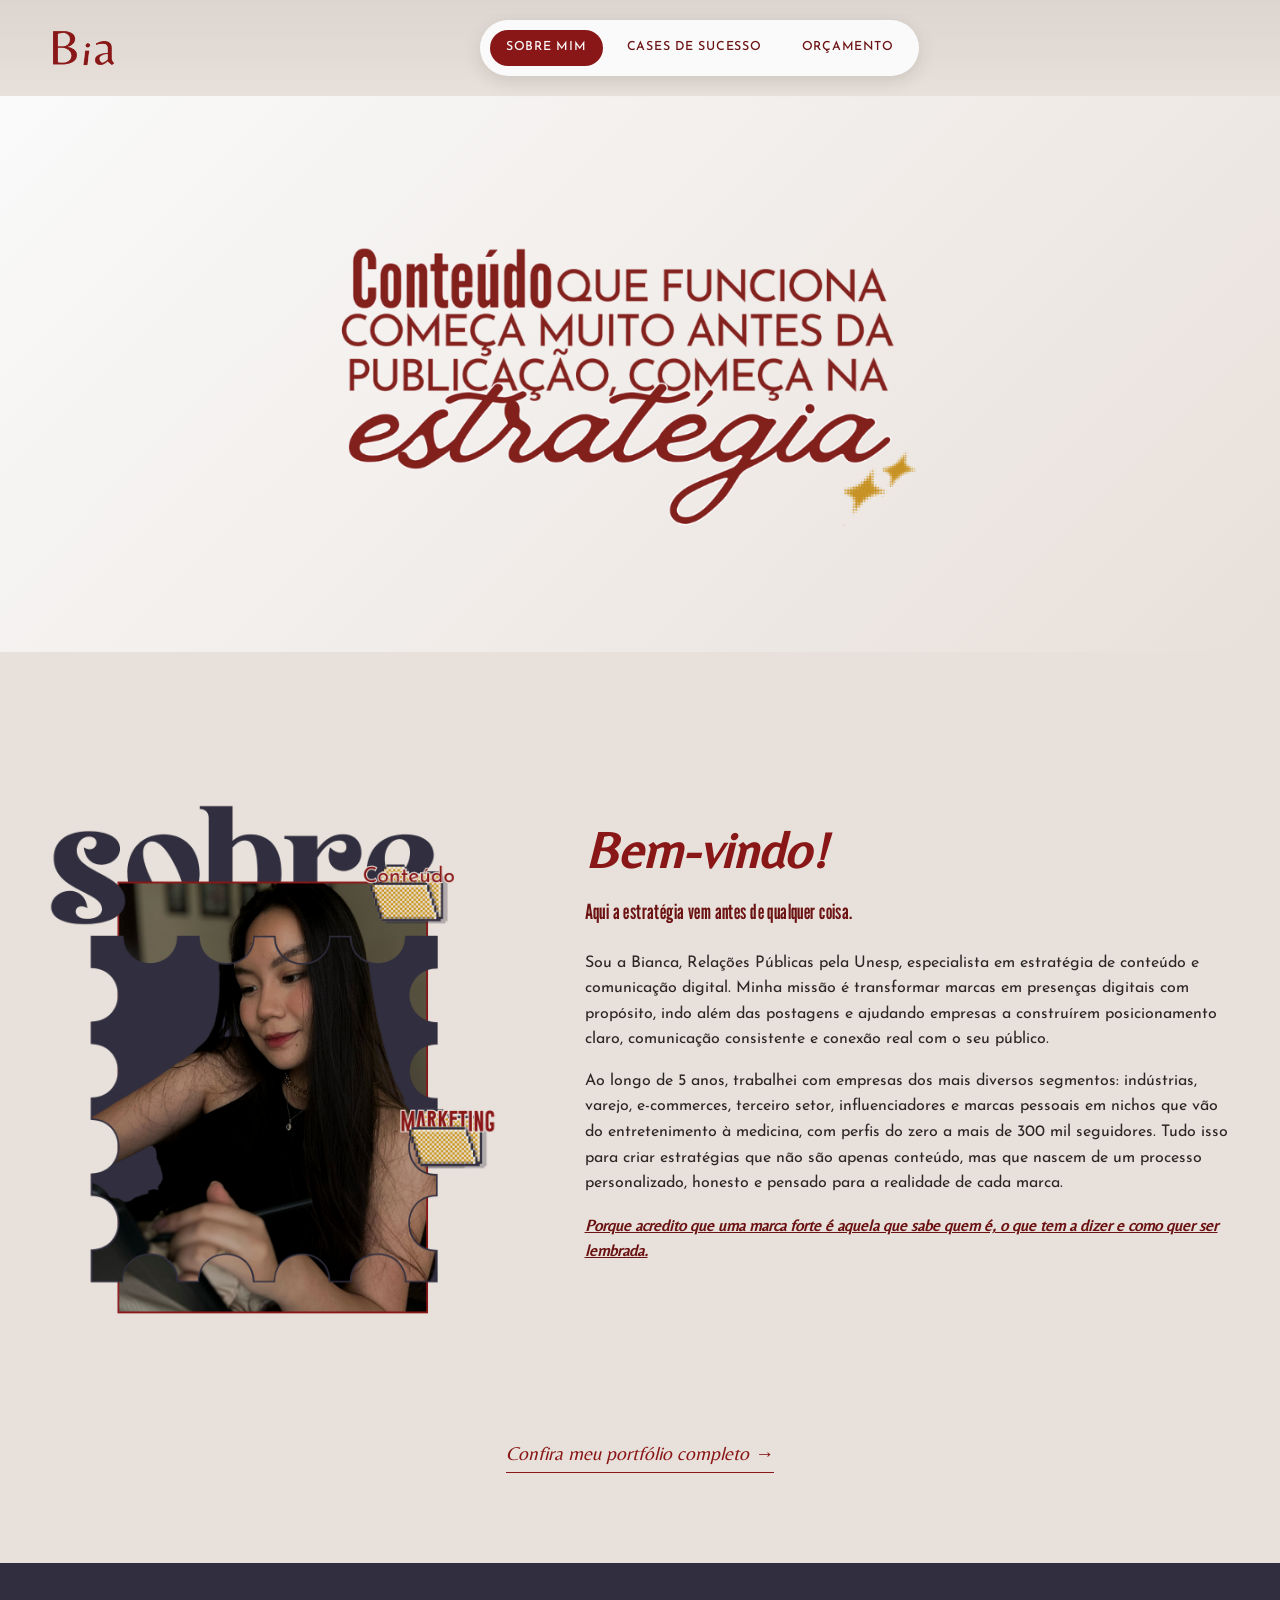
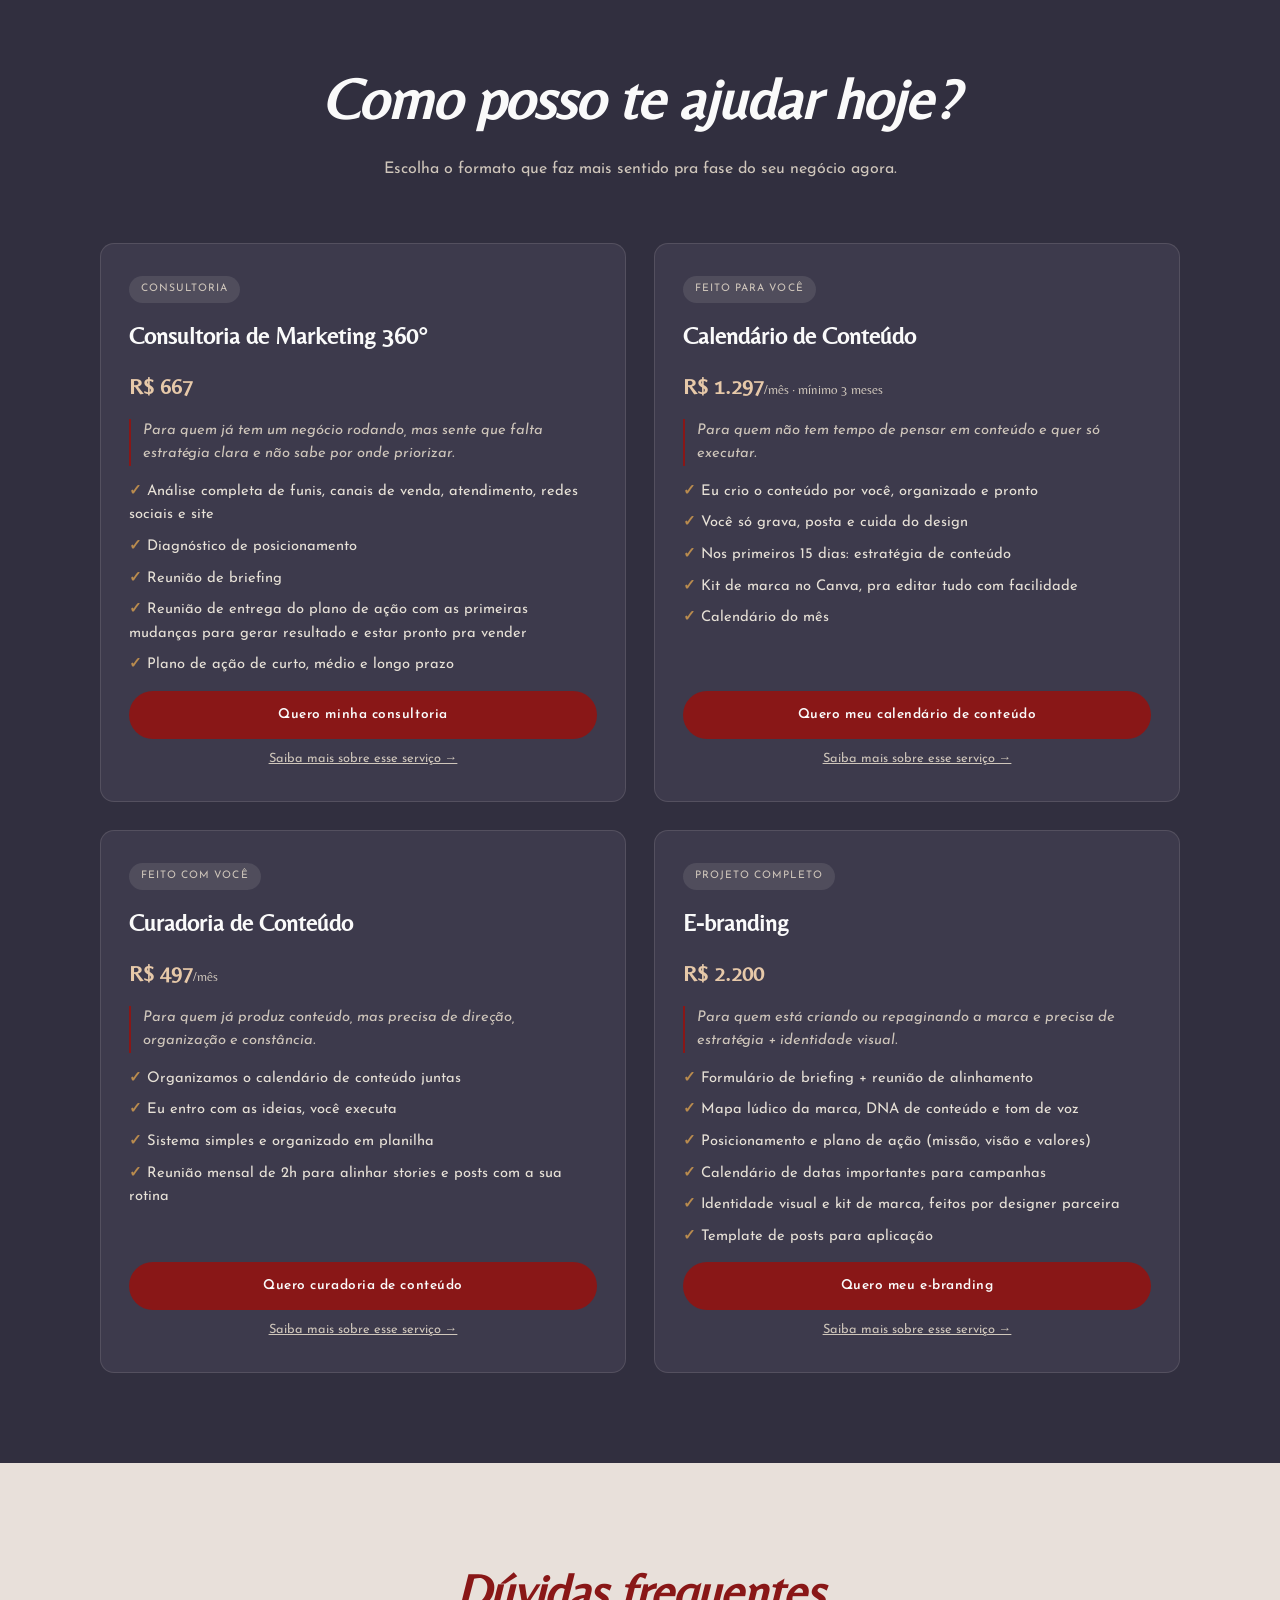
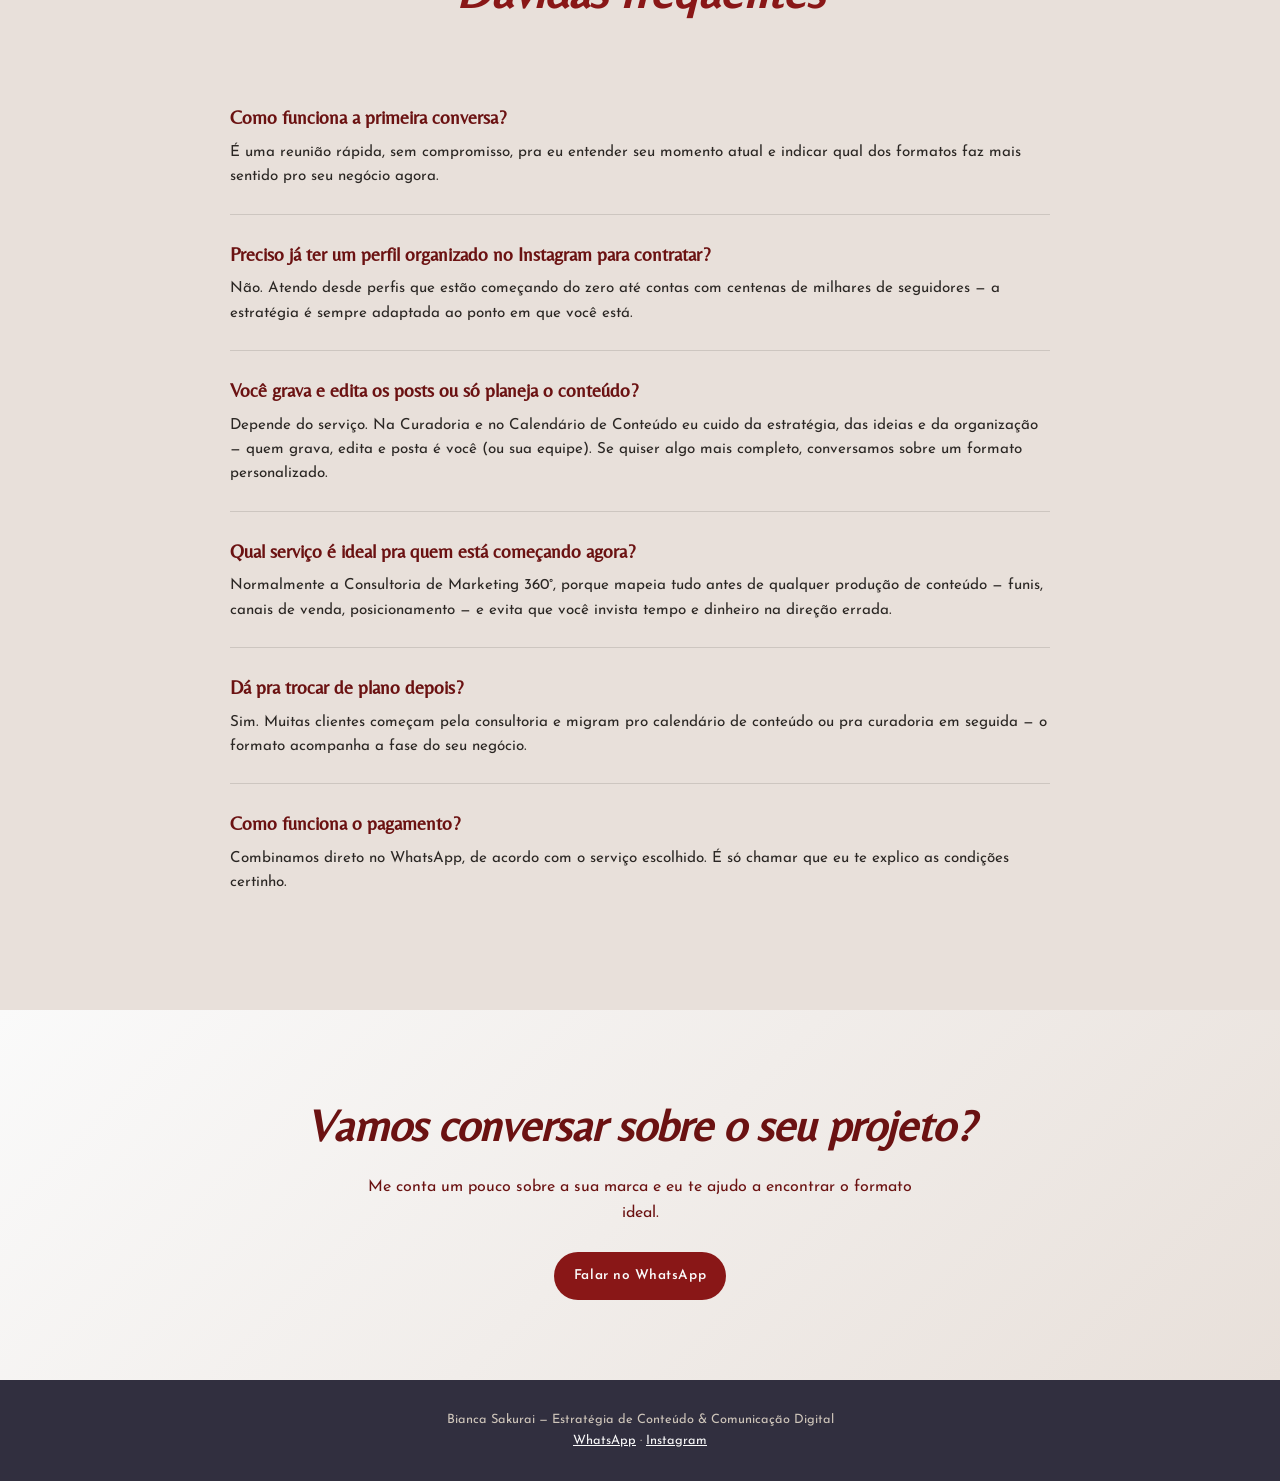
==== commit 52cff76a: "Add files via upload" ====
--- a/index.html
+++ b/index.html
@@ -25,7 +25,7 @@
 <section class="sobre">
   <div class="sobre-grid">
     <div>
-      <img class="sobre-img" src="assets/sobre-foto.png" alt="Bianca Sakurai — Sobre">
+      <img class="sobre-img" src="assets/sobre-foto-v2.png" alt="Bianca Sakurai — Sobre">
     </div>
     <div class="bemvindo">
       <h2 class="script">Bem-vindo!</h2>
--- a/style.css
+++ b/style.css
@@ -131,12 +131,12 @@
 }
 
 .sobre-grid{
-  max-width: 1400px;
-  margin: 0 auto;
-  display:flex;
-  flex-direction: column;
-  align-items: center;
-  gap: 56px;
+  max-width: 1200px;
+  margin: 0 auto;
+  display:grid;
+  grid-template-columns: 0.85fr 1.15fr;
+  gap: 60px;
+  align-items:center;
 }
 
 .sobre-title{
@@ -151,7 +151,8 @@
 
 .sobre-img{
   width: 100%;
-  max-width: none;
+  max-width: 520px;
+  margin: 0 auto;
 }
 
 .photo-box{
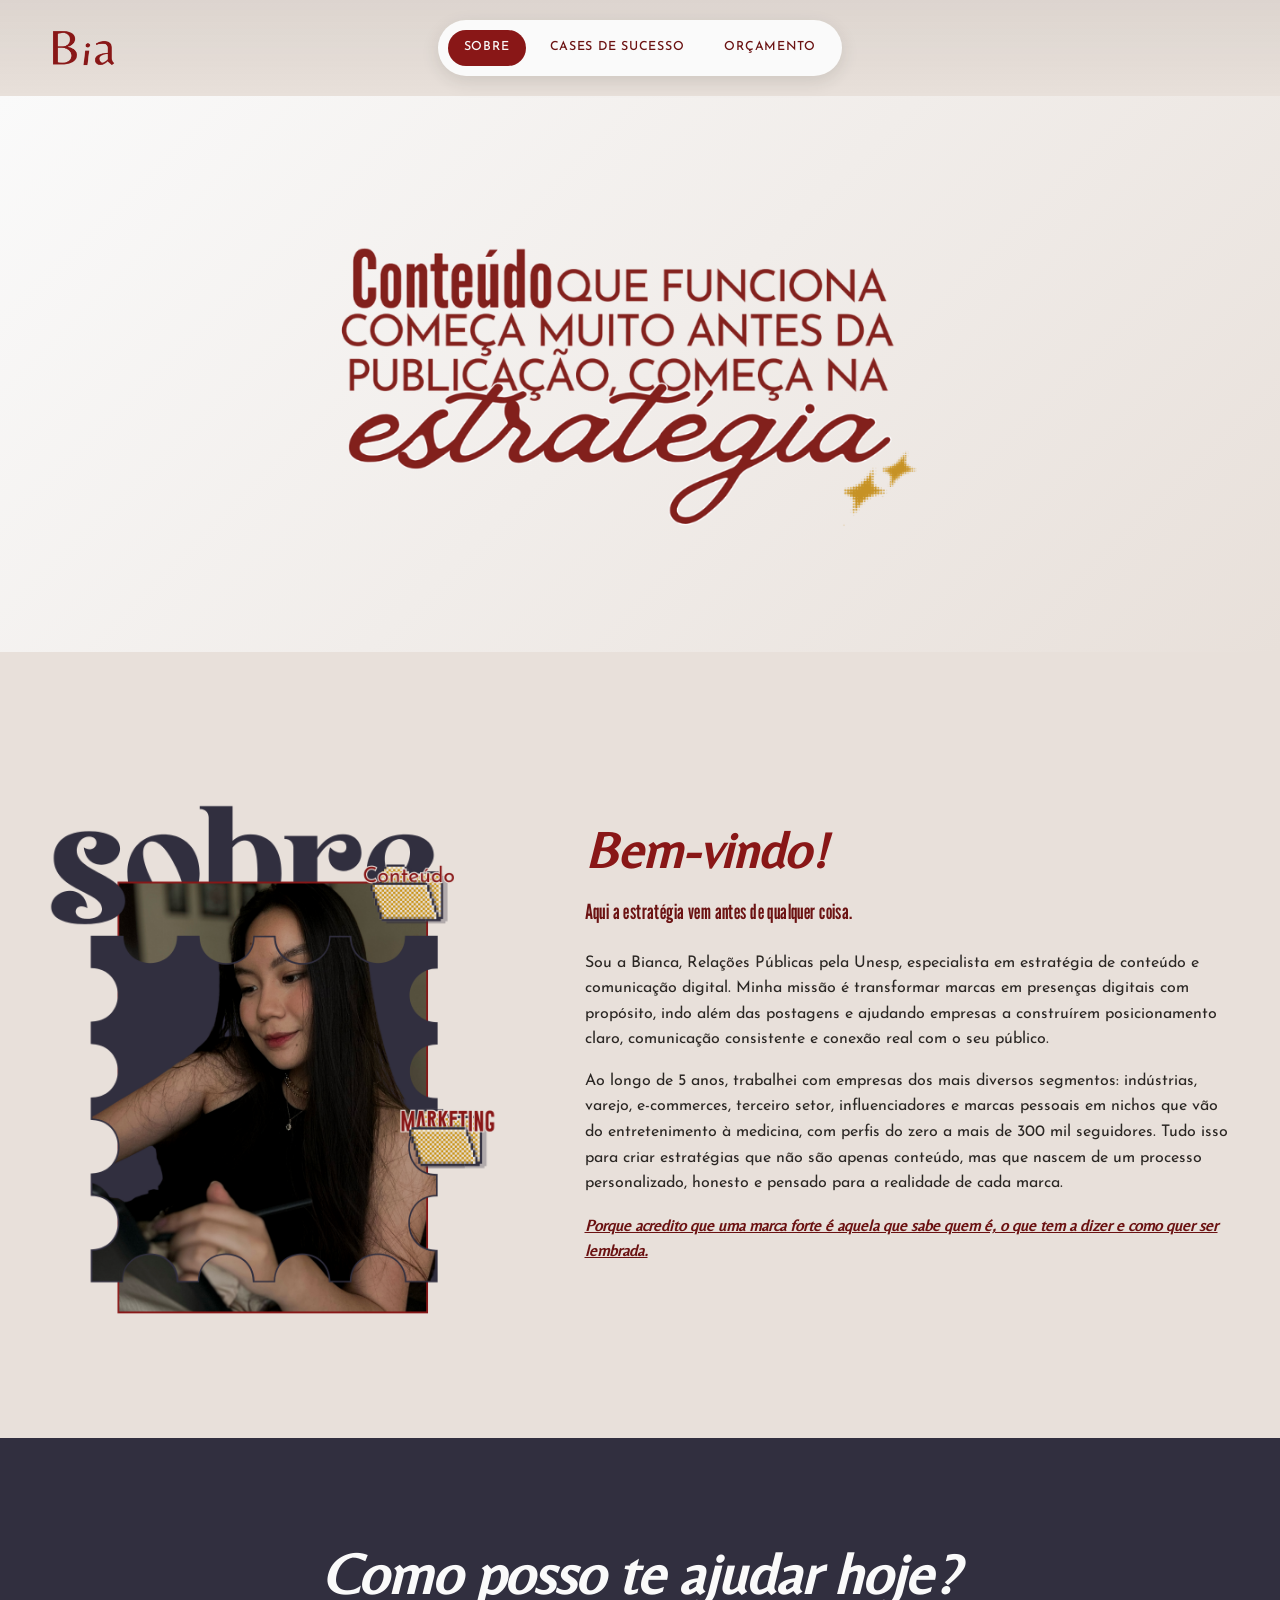
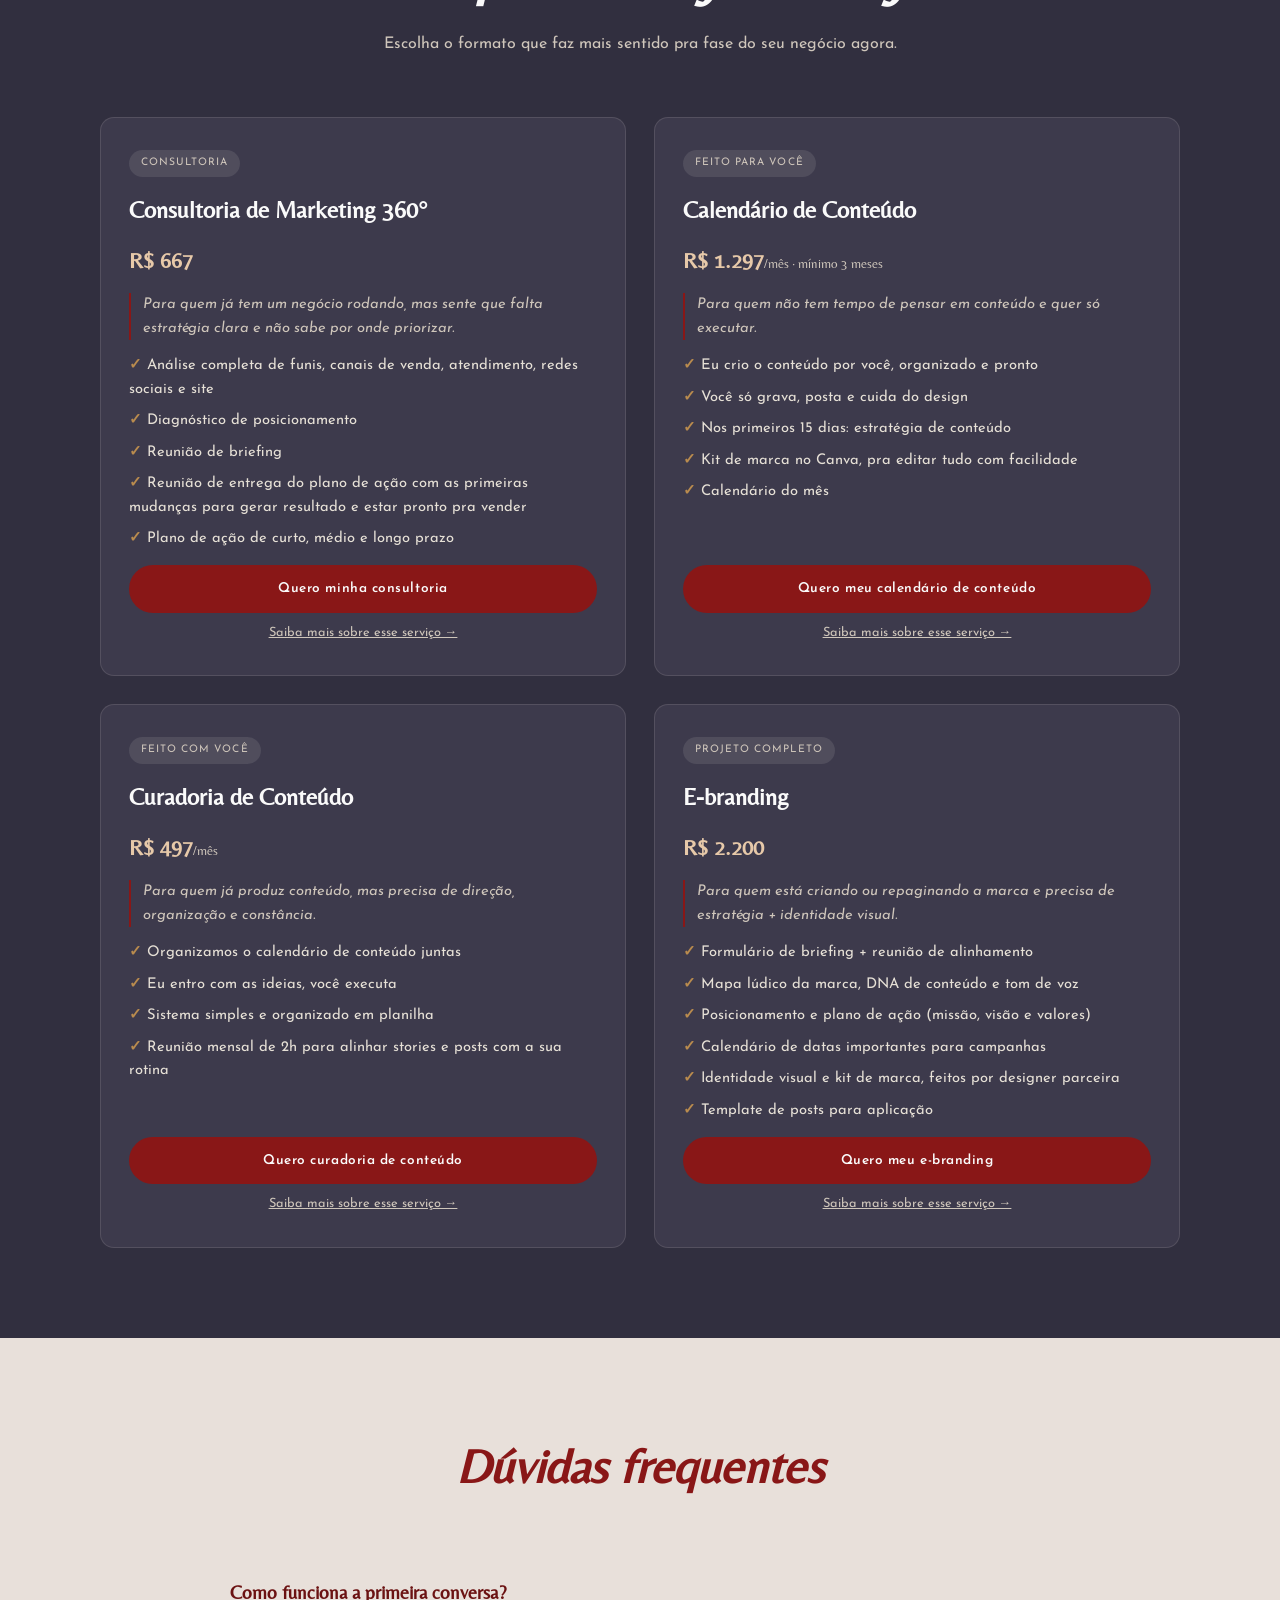
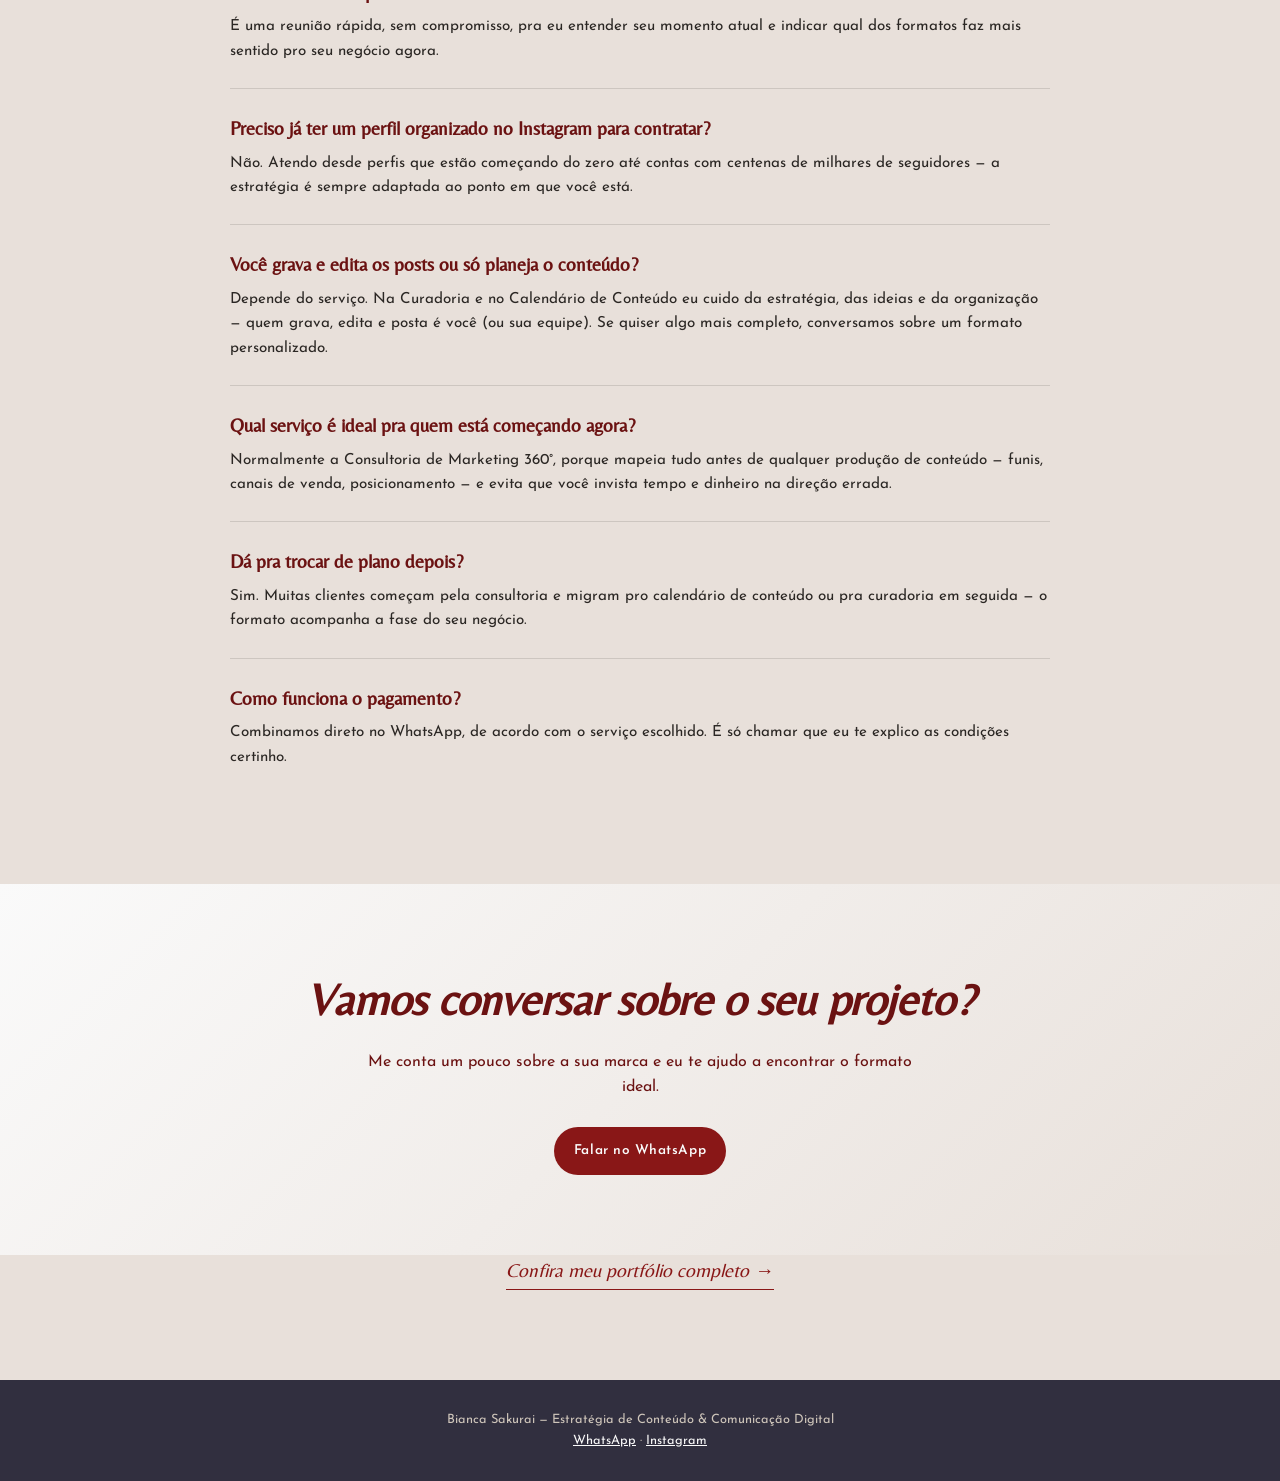
==== commit d0c66105: "Add files via upload" ====
--- a/index.html
+++ b/index.html
@@ -12,7 +12,7 @@
 <nav class="site-nav">
   <a href="index.html#inicio" class="site-logo"><img src="assets/logo-bia.png" alt="Bia Sakurai"></a>
   <div class="nav-pill">
-    <a href="index.html#inicio" class="active">Sobre mim</a>
+    <a href="index.html#inicio" class="active">Sobre</a>
     <a href="cases.html">Cases de sucesso</a>
     <a href="index.html#orcamento">Orçamento</a>
   </div>
@@ -35,10 +35,6 @@
       <p class="quote">Porque acredito que uma marca forte é aquela que sabe quem é, o que tem a dizer e como quer ser lembrada.</p>
     </div>
   </div>
-</section>
-
-<section class="portfolio-link">
-  <a href="cases.html">Confira meu portfólio completo →</a>
 </section>
 
 <section class="ajudar" id="servicos">
@@ -158,6 +154,10 @@
   <a class="btn-whats" href="https://wa.me/message/MASXB7CFTPW6N1" target="_blank" rel="noopener">Falar no WhatsApp</a>
 </section>
 
+<section class="portfolio-link">
+  <a href="cases.html">Confira meu portfólio completo →</a>
+</section>
+
 <footer>
   <p>Bianca Sakurai — Estratégia de Conteúdo &amp; Comunicação Digital</p>
   <p><a href="https://wa.me/message/MASXB7CFTPW6N1" target="_blank" rel="noopener">WhatsApp</a> · <a href="https://www.instagram.com/biayukisakurai/" target="_blank" rel="noopener">Instagram</a></p>
--- a/style.css
+++ b/style.css
@@ -56,9 +56,9 @@
   position: sticky;
   top: 0;
   z-index: 50;
-  display:flex;
+  display:grid;
+  grid-template-columns: 1fr auto 1fr;
   align-items:center;
-  justify-content:space-between;
   gap: 16px;
   padding: 18px 32px;
   background: linear-gradient(180deg, rgba(43,39,36,0.06), transparent);
@@ -68,6 +68,7 @@
   flex-shrink: 0;
   display:flex;
   align-items:center;
+  justify-self: start;
 }
 
 .site-logo img{
@@ -76,7 +77,8 @@
 }
 
 .site-nav .nav-pill{
-  margin: 0 auto;
+  grid-column: 2;
+  justify-self: center;
 }
 
 .site-nav .nav-pill{
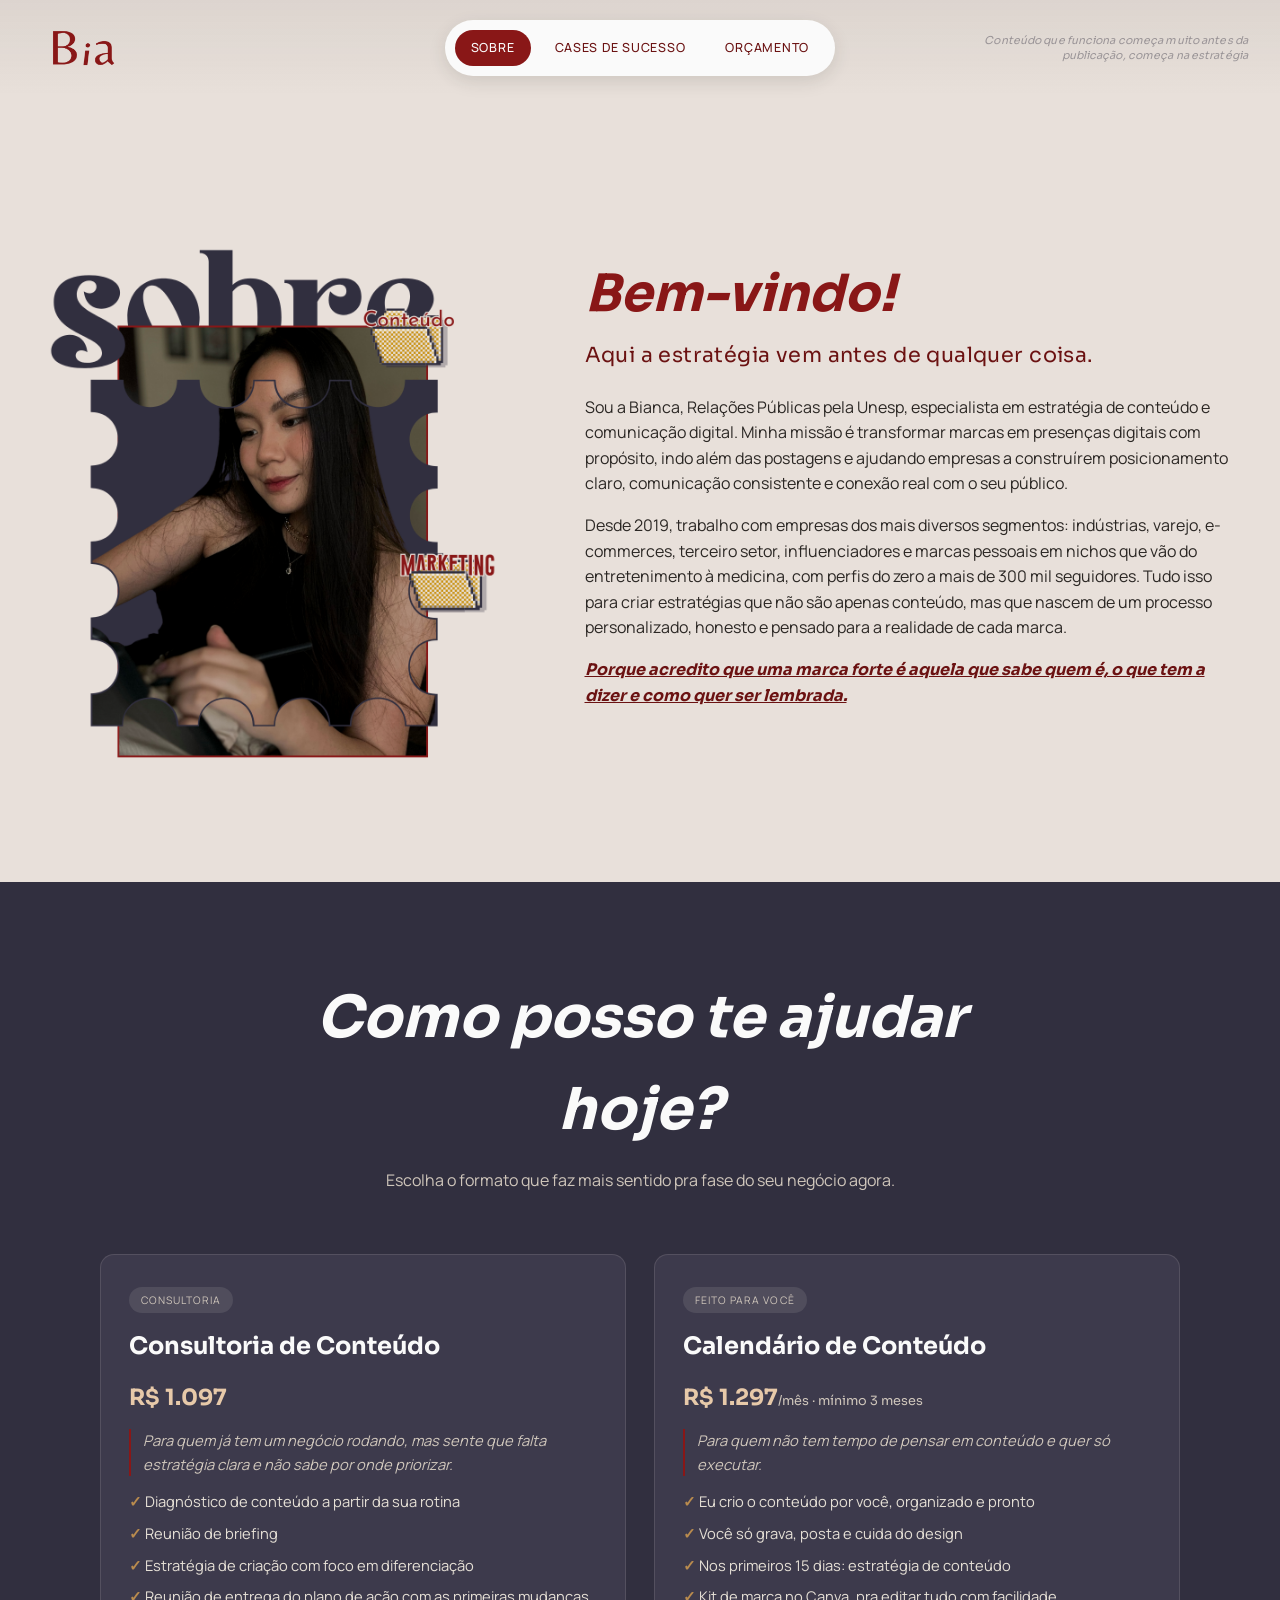
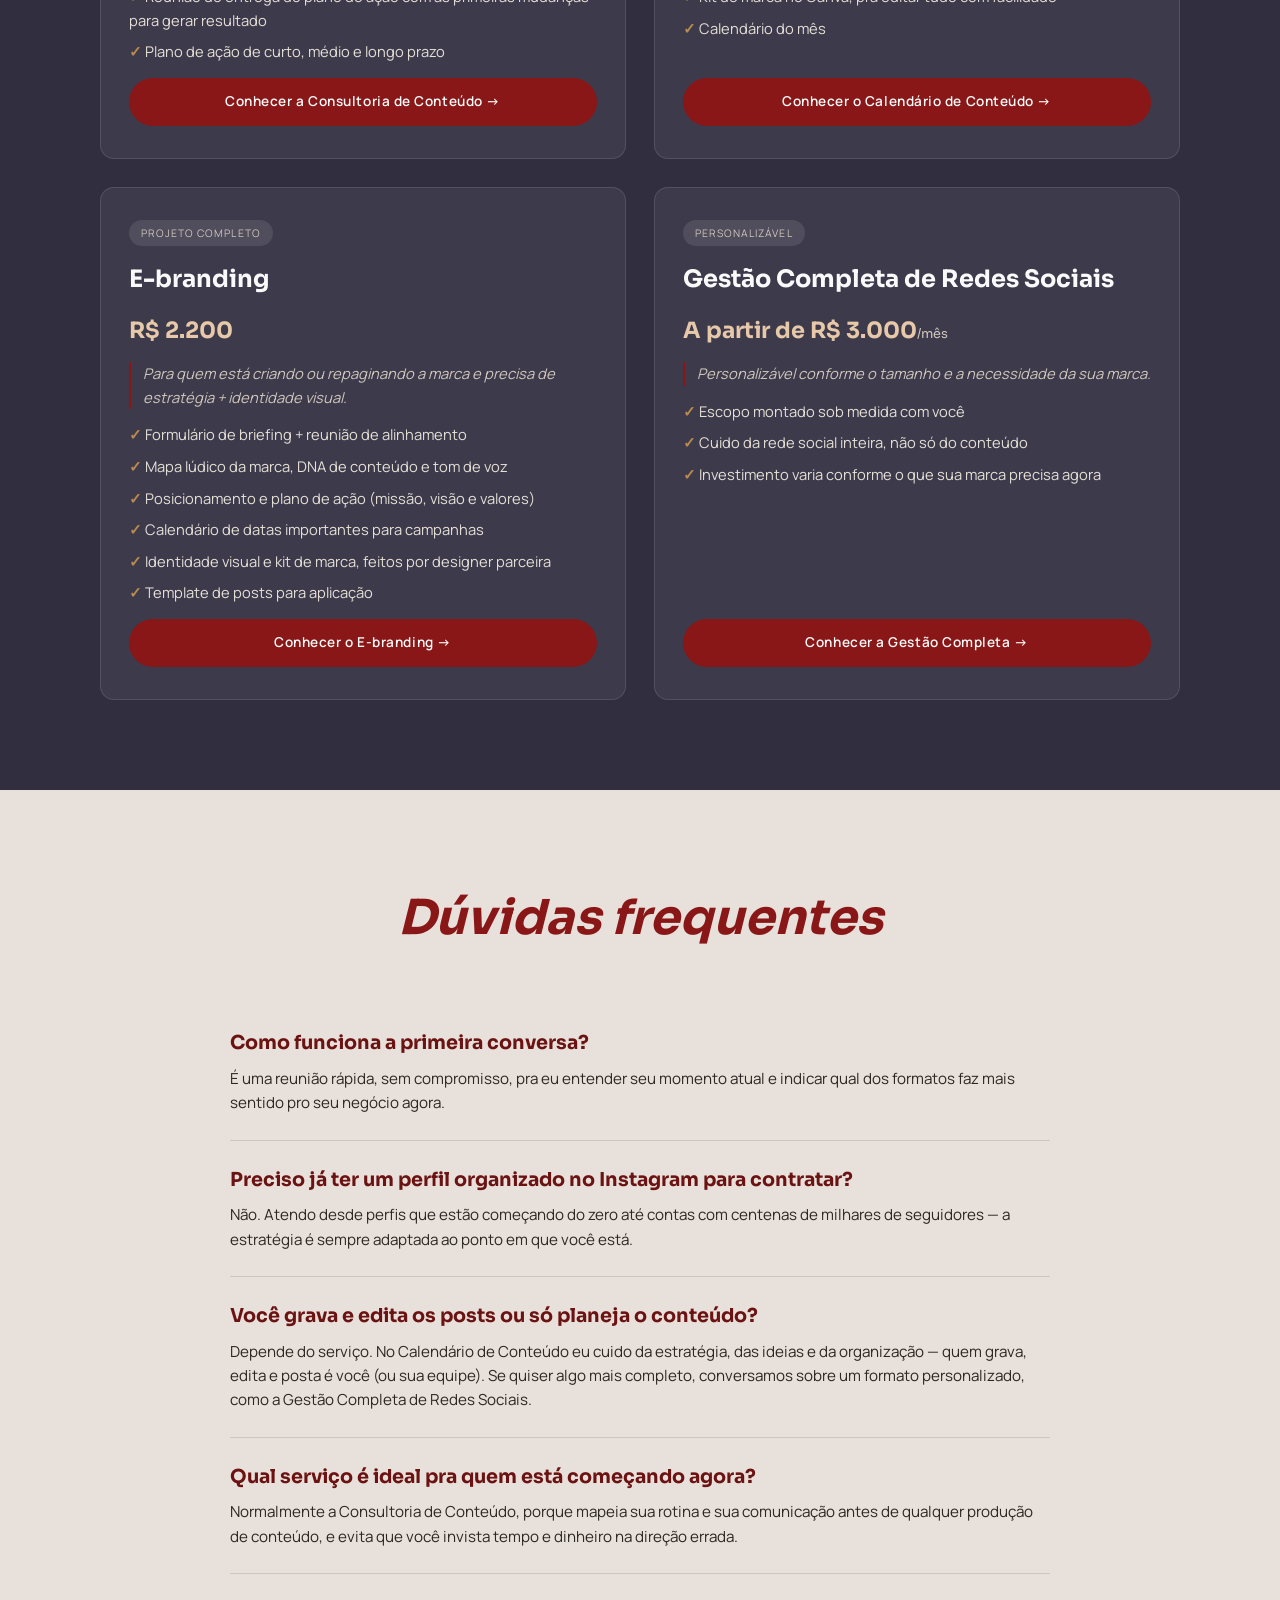
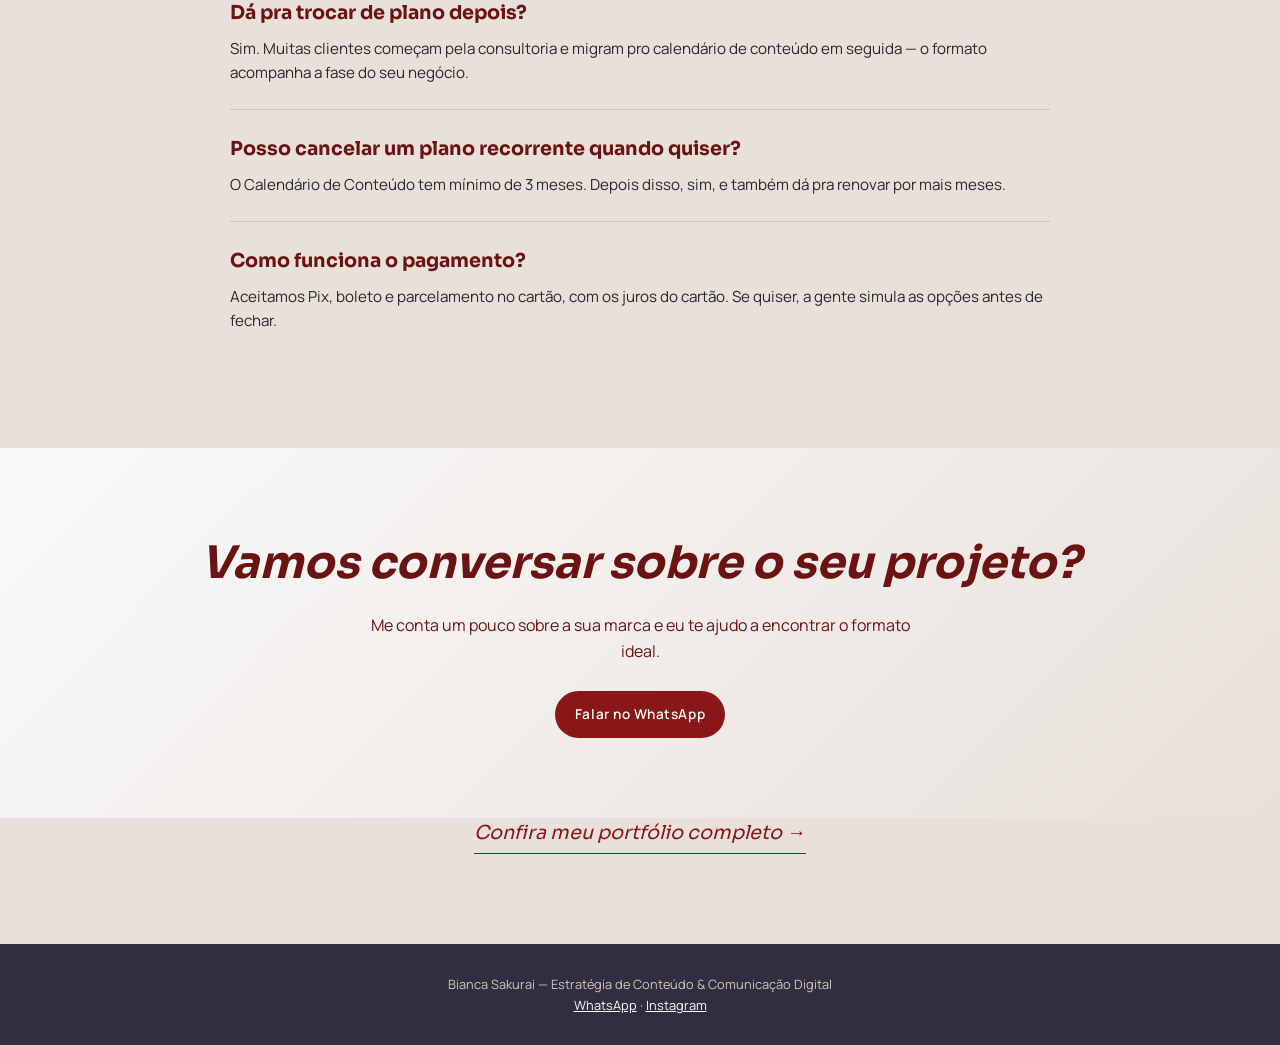
==== commit b7943cf1: "Add files via upload" ====
--- a/index.html
+++ b/index.html
@@ -4,23 +4,20 @@
 <meta charset="UTF-8">
 <meta name="viewport" content="width=device-width, initial-scale=1.0">
 <title>Bianca Sakurai — Estratégia de Conteúdo e Comunicação Digital</title>
-<meta name="description" content="Consultoria de marketing, calendário de conteúdo, curadoria e e-branding com a Bianca Sakurai.">
+<meta name="description" content="Consultoria de conteúdo, calendário de conteúdo, e-branding e gestão completa de redes sociais com a Bianca Sakurai.">
 <link rel="stylesheet" href="style.css">
 </head>
 <body>
 
-<nav class="site-nav">
+<nav class="site-nav" id="inicio">
   <a href="index.html#inicio" class="site-logo"><img src="assets/logo-bia.png" alt="Bia Sakurai"></a>
   <div class="nav-pill">
     <a href="index.html#inicio" class="active">Sobre</a>
     <a href="cases.html">Cases de sucesso</a>
     <a href="index.html#orcamento">Orçamento</a>
   </div>
+  <span class="nav-tagline">Conteúdo que funciona começa muito antes da publicação, começa na estratégia</span>
 </nav>
-
-<header class="hero" id="inicio">
-  <img class="hero-img" src="assets/hero-text.png" alt="Conteúdo que funciona começa muito antes da publicação, começa na estratégia">
-</header>
 
 <section class="sobre">
   <div class="sobre-grid">
@@ -31,7 +28,7 @@
       <h2 class="script">Bem-vindo!</h2>
       <p class="subtitle">Aqui a estratégia vem antes de qualquer coisa.</p>
       <p>Sou a Bianca, Relações Públicas pela Unesp, especialista em estratégia de conteúdo e comunicação digital. Minha missão é transformar marcas em presenças digitais com propósito, indo além das postagens e ajudando empresas a construírem posicionamento claro, comunicação consistente e conexão real com o seu público.</p>
-      <p>Ao longo de 5 anos, trabalhei com empresas dos mais diversos segmentos: indústrias, varejo, e-commerces, terceiro setor, influenciadores e marcas pessoais em nichos que vão do entretenimento à medicina, com perfis do zero a mais de 300 mil seguidores. Tudo isso para criar estratégias que não são apenas conteúdo, mas que nascem de um processo personalizado, honesto e pensado para a realidade de cada marca.</p>
+      <p>Desde 2019, trabalho com empresas dos mais diversos segmentos: indústrias, varejo, e-commerces, terceiro setor, influenciadores e marcas pessoais em nichos que vão do entretenimento à medicina, com perfis do zero a mais de 300 mil seguidores. Tudo isso para criar estratégias que não são apenas conteúdo, mas que nascem de um processo personalizado, honesto e pensado para a realidade de cada marca.</p>
       <p class="quote">Porque acredito que uma marca forte é aquela que sabe quem é, o que tem a dizer e como quer ser lembrada.</p>
     </div>
   </div>
@@ -47,18 +44,17 @@
 
     <div class="produto-card">
       <span class="tag">Consultoria</span>
-      <h3>Consultoria de Marketing 360°</h3>
-      <div class="preco">R$ 667</div>
+      <h3>Consultoria de Conteúdo</h3>
+      <div class="preco">R$ 1.097</div>
       <p class="para-quem">Para quem já tem um negócio rodando, mas sente que falta estratégia clara e não sabe por onde priorizar.</p>
       <ul>
-        <li>Análise completa de funis, canais de venda, atendimento, redes sociais e site</li>
-        <li>Diagnóstico de posicionamento</li>
+        <li>Diagnóstico de conteúdo a partir da sua rotina</li>
         <li>Reunião de briefing</li>
-        <li>Reunião de entrega do plano de ação com as primeiras mudanças para gerar resultado e estar pronto pra vender</li>
+        <li>Estratégia de criação com foco em diferenciação</li>
+        <li>Reunião de entrega do plano de ação com as primeiras mudanças para gerar resultado</li>
         <li>Plano de ação de curto, médio e longo prazo</li>
       </ul>
-      <a class="btn-whats" href="https://wa.me/message/MASXB7CFTPW6N1" target="_blank" rel="noopener">Quero minha consultoria</a>
-      <a class="saiba-mais" href="consultoria.html">Saiba mais sobre esse serviço →</a>
+      <a class="btn-whats" href="consultoria.html">Conhecer a Consultoria de Conteúdo →</a>
     </div>
 
     <div class="produto-card">
@@ -73,23 +69,7 @@
         <li>Kit de marca no Canva, pra editar tudo com facilidade</li>
         <li>Calendário do mês</li>
       </ul>
-      <a class="btn-whats" href="https://wa.me/message/MASXB7CFTPW6N1" target="_blank" rel="noopener">Quero meu calendário de conteúdo</a>
-      <a class="saiba-mais" href="calendario.html">Saiba mais sobre esse serviço →</a>
-    </div>
-
-    <div class="produto-card">
-      <span class="tag">Feito com você</span>
-      <h3>Curadoria de Conteúdo</h3>
-      <div class="preco">R$ 497<span>/mês</span></div>
-      <p class="para-quem">Para quem já produz conteúdo, mas precisa de direção, organização e constância.</p>
-      <ul>
-        <li>Organizamos o calendário de conteúdo juntas</li>
-        <li>Eu entro com as ideias, você executa</li>
-        <li>Sistema simples e organizado em planilha</li>
-        <li>Reunião mensal de 2h para alinhar stories e posts com a sua rotina</li>
-      </ul>
-      <a class="btn-whats" href="https://wa.me/message/MASXB7CFTPW6N1" target="_blank" rel="noopener">Quero curadoria de conteúdo</a>
-      <a class="saiba-mais" href="curadoria.html">Saiba mais sobre esse serviço →</a>
+      <a class="btn-whats" href="calendario.html">Conhecer o Calendário de Conteúdo →</a>
     </div>
 
     <div class="produto-card">
@@ -105,8 +85,20 @@
         <li>Identidade visual e kit de marca, feitos por designer parceira</li>
         <li>Template de posts para aplicação</li>
       </ul>
-      <a class="btn-whats" href="https://wa.me/message/MASXB7CFTPW6N1" target="_blank" rel="noopener">Quero meu e-branding</a>
-      <a class="saiba-mais" href="ebranding.html">Saiba mais sobre esse serviço →</a>
+      <a class="btn-whats" href="ebranding.html">Conhecer o E-branding →</a>
+    </div>
+
+    <div class="produto-card">
+      <span class="tag">Personalizável</span>
+      <h3>Gestão Completa de Redes Sociais</h3>
+      <div class="preco">A partir de R$ 3.000<span>/mês</span></div>
+      <p class="para-quem">Personalizável conforme o tamanho e a necessidade da sua marca.</p>
+      <ul>
+        <li>Escopo montado sob medida com você</li>
+        <li>Cuido da rede social inteira, não só do conteúdo</li>
+        <li>Investimento varia conforme o que sua marca precisa agora</li>
+      </ul>
+      <a class="btn-whats" href="gestao-completa.html">Conhecer a Gestão Completa →</a>
     </div>
 
   </div>
@@ -128,22 +120,27 @@
 
     <div class="duvida-item">
       <h3>Você grava e edita os posts ou só planeja o conteúdo?</h3>
-      <p>Depende do serviço. Na Curadoria e no Calendário de Conteúdo eu cuido da estratégia, das ideias e da organização — quem grava, edita e posta é você (ou sua equipe). Se quiser algo mais completo, conversamos sobre um formato personalizado.</p>
+      <p>Depende do serviço. No Calendário de Conteúdo eu cuido da estratégia, das ideias e da organização — quem grava, edita e posta é você (ou sua equipe). Se quiser algo mais completo, conversamos sobre um formato personalizado, como a Gestão Completa de Redes Sociais.</p>
     </div>
 
     <div class="duvida-item">
       <h3>Qual serviço é ideal pra quem está começando agora?</h3>
-      <p>Normalmente a Consultoria de Marketing 360°, porque mapeia tudo antes de qualquer produção de conteúdo — funis, canais de venda, posicionamento — e evita que você invista tempo e dinheiro na direção errada.</p>
+      <p>Normalmente a Consultoria de Conteúdo, porque mapeia sua rotina e sua comunicação antes de qualquer produção de conteúdo, e evita que você invista tempo e dinheiro na direção errada.</p>
     </div>
 
     <div class="duvida-item">
       <h3>Dá pra trocar de plano depois?</h3>
-      <p>Sim. Muitas clientes começam pela consultoria e migram pro calendário de conteúdo ou pra curadoria em seguida — o formato acompanha a fase do seu negócio.</p>
+      <p>Sim. Muitas clientes começam pela consultoria e migram pro calendário de conteúdo em seguida — o formato acompanha a fase do seu negócio.</p>
+    </div>
+
+    <div class="duvida-item">
+      <h3>Posso cancelar um plano recorrente quando quiser?</h3>
+      <p>O Calendário de Conteúdo tem mínimo de 3 meses. Depois disso, sim, e também dá pra renovar por mais meses.</p>
     </div>
 
     <div class="duvida-item">
       <h3>Como funciona o pagamento?</h3>
-      <p>Combinamos direto no WhatsApp, de acordo com o serviço escolhido. É só chamar que eu te explico as condições certinho.</p>
+      <p>Aceitamos Pix, boleto e parcelamento no cartão, com os juros do cartão. Se quiser, a gente simula as opções antes de fechar.</p>
     </div>
   </div>
 </section>
--- a/style.css
+++ b/style.css
@@ -4,7 +4,7 @@
    ========================================= */
 
 /* Fontes e cores oficiais do kit de marca "biay" (Canva Brand Kit) */
-@import url('https://fonts.googleapis.com/css2?family=Belleza&family=League+Gothic:wght@400;700&family=Josefin+Sans:wght@400;500;600;700&display=swap');
+@import url('https://fonts.googleapis.com/css2?family=Sora:ital,wght@0,400;0,500;0,600;0,700;0,800;1,400;1,600&family=Manrope:wght@400;500;600;700;800&display=swap');
 
 :root{
   --cream: #e8e0da;
@@ -26,7 +26,7 @@
 html{ scroll-behavior: smooth; }
 
 body{
-  font-family: 'Josefin Sans', sans-serif;
+  font-family: 'Manrope', sans-serif;
   color: var(--text);
   background: var(--cream);
   line-height: 1.6;
@@ -38,16 +38,16 @@
 a{ color: inherit; text-decoration:none; }
 
 .script{
-  font-family: 'Belleza', serif;
+  font-family: 'Sora', sans-serif;
   font-style: italic;
 }
 
 .serif{
-  font-family: 'Belleza', serif;
+  font-family: 'Sora', sans-serif;
 }
 
 .condensed{
-  font-family: 'League Gothic', sans-serif;
+  font-family: 'Sora', sans-serif;
   letter-spacing: 0.02em;
 }
 
@@ -93,7 +93,7 @@
 }
 
 .site-nav a{
-  font-family: 'Josefin Sans', sans-serif;
+  font-family: 'Manrope', sans-serif;
   font-size: 0.78rem;
   letter-spacing: 0.06em;
   text-transform: uppercase;
@@ -113,6 +113,24 @@
   color: var(--text-light);
 }
 
+.nav-tagline{
+  grid-column: 3;
+  justify-self: end;
+  max-width: 280px;
+  font-family: 'Sora', sans-serif;
+  font-size: 0.68rem;
+  font-style: italic;
+  line-height: 1.35;
+  letter-spacing: 0.01em;
+  color: var(--dark);
+  opacity: 0.4;
+  text-align: right;
+}
+
+@media (max-width: 900px){
+  .nav-tagline{ display:none; }
+}
+
 /* ---------- HERO ---------- */
 .hero{
   background: linear-gradient(135deg, var(--cream-2) 0%, var(--cream) 100%);
@@ -142,7 +160,7 @@
 }
 
 .sobre-title{
-  font-family: 'Belleza', serif;
+  font-family: 'Sora', sans-serif;
   font-weight: 900;
   font-style: normal;
   font-size: clamp(3.5rem, 8vw, 6rem);
@@ -204,7 +222,7 @@
 }
 
 .bemvindo .subtitle{
-  font-family:'League Gothic', sans-serif;
+  font-family:'Sora', sans-serif;
   letter-spacing: 0.02em;
   color: var(--maroon-dark);
   font-size: 1.3rem;
@@ -218,7 +236,7 @@
 }
 
 .bemvindo .quote{
-  font-family:'Belleza', serif;
+  font-family:'Sora', sans-serif;
   font-weight: 700;
   font-style: italic;
   text-decoration: underline;
@@ -234,7 +252,7 @@
 
 .portfolio-link a{
   display:inline-block;
-  font-family: 'Belleza', serif;
+  font-family: 'Sora', sans-serif;
   font-style: italic;
   font-size: 1.2rem;
   color: var(--maroon);
@@ -307,13 +325,13 @@
 }
 
 .produto-card h3{
-  font-family:'Belleza', serif;
+  font-family:'Sora', sans-serif;
   font-size: 1.5rem;
   color: var(--text-light);
 }
 
 .produto-card .preco{
-  font-family:'Belleza', serif;
+  font-family:'Sora', sans-serif;
   font-size: 1.4rem;
   color: #e7c9a9;
   font-weight: 700;
@@ -427,7 +445,7 @@
 }
 
 .fit-card h3{
-  font-family: 'Belleza', serif;
+  font-family: 'Sora', sans-serif;
   color: var(--text-light);
   font-size: 1.15rem;
   margin-bottom: 16px;
@@ -478,7 +496,7 @@
 }
 
 .feedback-quote .quote-text{
-  font-family: 'Belleza', serif;
+  font-family: 'Sora', sans-serif;
   font-style: italic;
   font-size: 1.35rem;
   color: var(--maroon-dark);
@@ -521,7 +539,7 @@
 }
 
 .duvida-item h3{
-  font-family: 'Belleza', serif;
+  font-family: 'Sora', sans-serif;
   font-size: 1.2rem;
   color: var(--maroon-dark);
   margin-bottom: 8px;
@@ -628,13 +646,13 @@
 }
 
 .case-title{
-  font-family:'Belleza', serif;
+  font-family:'Sora', sans-serif;
   font-size: 1.8rem;
   margin-bottom: 6px;
 }
 
 .case-handle{
-  font-family:'Belleza', serif;
+  font-family:'Sora', sans-serif;
   font-style: italic;
   color: var(--muted);
   margin-bottom: 18px;
@@ -686,7 +704,7 @@
 }
 
 .stat-card .num{
-  font-family:'Belleza', serif;
+  font-family:'Sora', sans-serif;
   font-size: 1.5rem;
   font-weight: 700;
 }
@@ -754,7 +772,7 @@
 }
 
 .depoimentos h3{
-  font-family: 'Belleza', serif;
+  font-family: 'Sora', sans-serif;
   font-style: italic;
   font-size: 1.3rem;
   color: var(--maroon-dark);
@@ -794,7 +812,7 @@
 }
 
 .depoimento-card .nome{
-  font-family:'Belleza', serif;
+  font-family:'Sora', sans-serif;
   font-weight:700;
   font-size: 1rem;
 }
@@ -803,3 +821,110 @@
   font-size: 0.8rem;
   color: #cfc6bb;
 }
+
+/* ---------- CASE CTA (link "quer saber mais") ---------- */
+.case-mais{
+  display:inline-block;
+  margin-top: 18px;
+  font-size: 0.85rem;
+  color: var(--maroon);
+  text-decoration: underline;
+}
+
+.case-block:nth-child(even) .case-mais{
+  color: #e7c9a9;
+}
+
+.case-mais:hover{
+  opacity: 0.75;
+}
+
+.case-quote{
+  font-family: 'Sora', sans-serif;
+  font-style: italic;
+  font-size: 1rem;
+  color: var(--maroon-dark);
+  border-left: 3px solid var(--maroon);
+  padding-left: 14px;
+  margin: 14px 0;
+}
+
+.case-block:nth-child(even) .case-quote{
+  color: var(--text-light);
+  border-left-color: #e7c9a9;
+}
+
+/* ---------- DEPOIMENTOS (cases.html, texto) ---------- */
+.cases-depoimentos{
+  background: var(--cream-2);
+  padding: 70px 24px 80px;
+}
+
+.cases-depoimentos h3{
+  font-family: 'Sora', sans-serif;
+  font-style: italic;
+  text-align: center;
+  font-size: 1.5rem;
+  color: var(--maroon-dark);
+  margin-bottom: 36px;
+}
+
+.cases-depoimentos-grid{
+  max-width: 1000px;
+  margin: 0 auto;
+  display:grid;
+  grid-template-columns: 1fr 1fr;
+  gap: 22px;
+}
+
+@media (max-width: 760px){
+  .cases-depoimentos-grid{ grid-template-columns: 1fr; }
+}
+
+.cases-depoimentos .quote-box{
+  background: var(--cream);
+  border-radius: 16px;
+  padding: 28px 26px;
+  box-shadow: 0 8px 20px rgba(43,39,36,0.08);
+}
+
+.cases-depoimentos .quote-text{
+  font-family: 'Sora', sans-serif;
+  font-style: italic;
+  font-size: 0.95rem;
+  color: var(--maroon-dark);
+  margin-bottom: 14px;
+  line-height: 1.5;
+}
+
+.cases-depoimentos .autor{
+  font-size: 0.72rem;
+  color: var(--muted);
+  text-transform: uppercase;
+  letter-spacing: .04em;
+}
+
+/* ---------- IMDV / TRABALHO VOLUNTÁRIO ---------- */
+.imdv{
+  background: var(--dark);
+  color: var(--text-light);
+  padding: 80px 24px;
+}
+
+.imdv-inner{
+  max-width: 760px;
+  margin: 0 auto;
+}
+
+.imdv-inner h3{
+  font-family: 'Sora', sans-serif;
+  font-size: 1.6rem;
+  margin-bottom: 20px;
+  color: #e7c9a9;
+}
+
+.imdv-inner p{
+  font-size: 0.95rem;
+  color: #e6e0d6;
+  margin-bottom: 14px;
+}
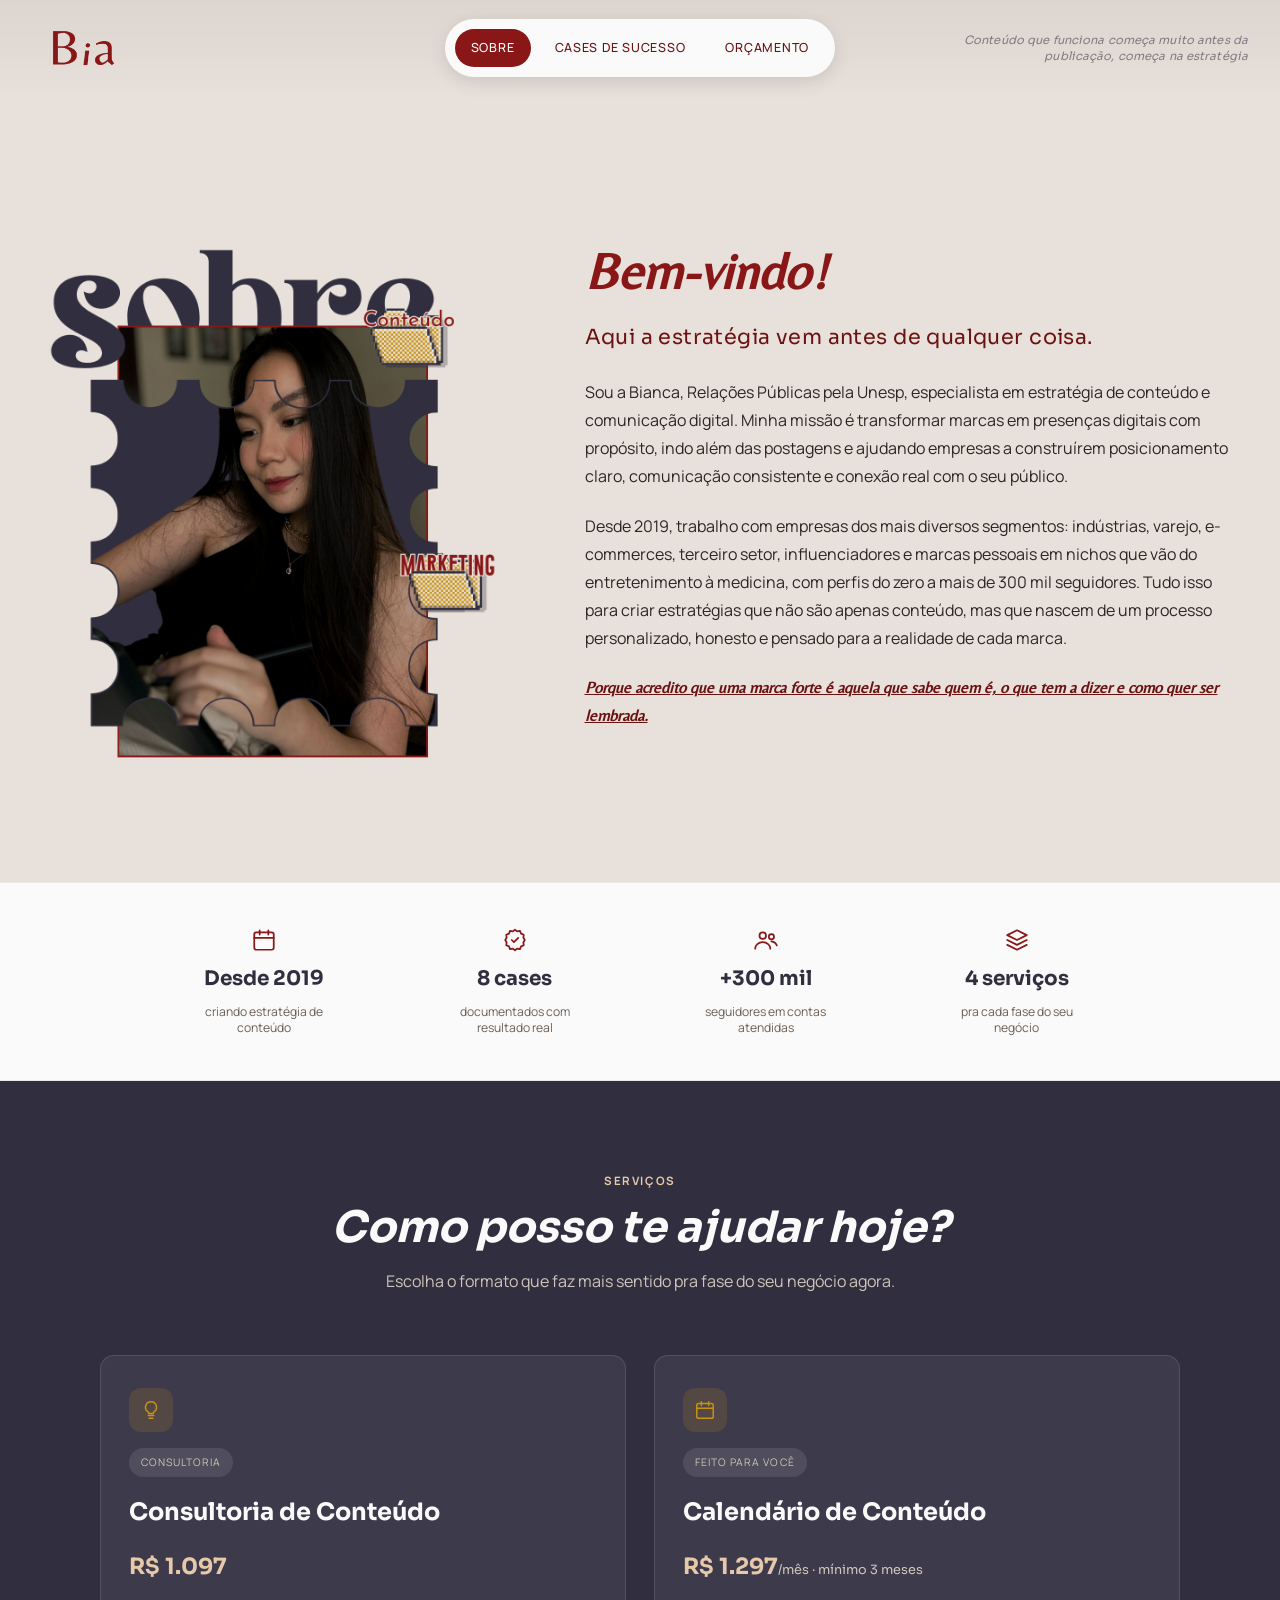
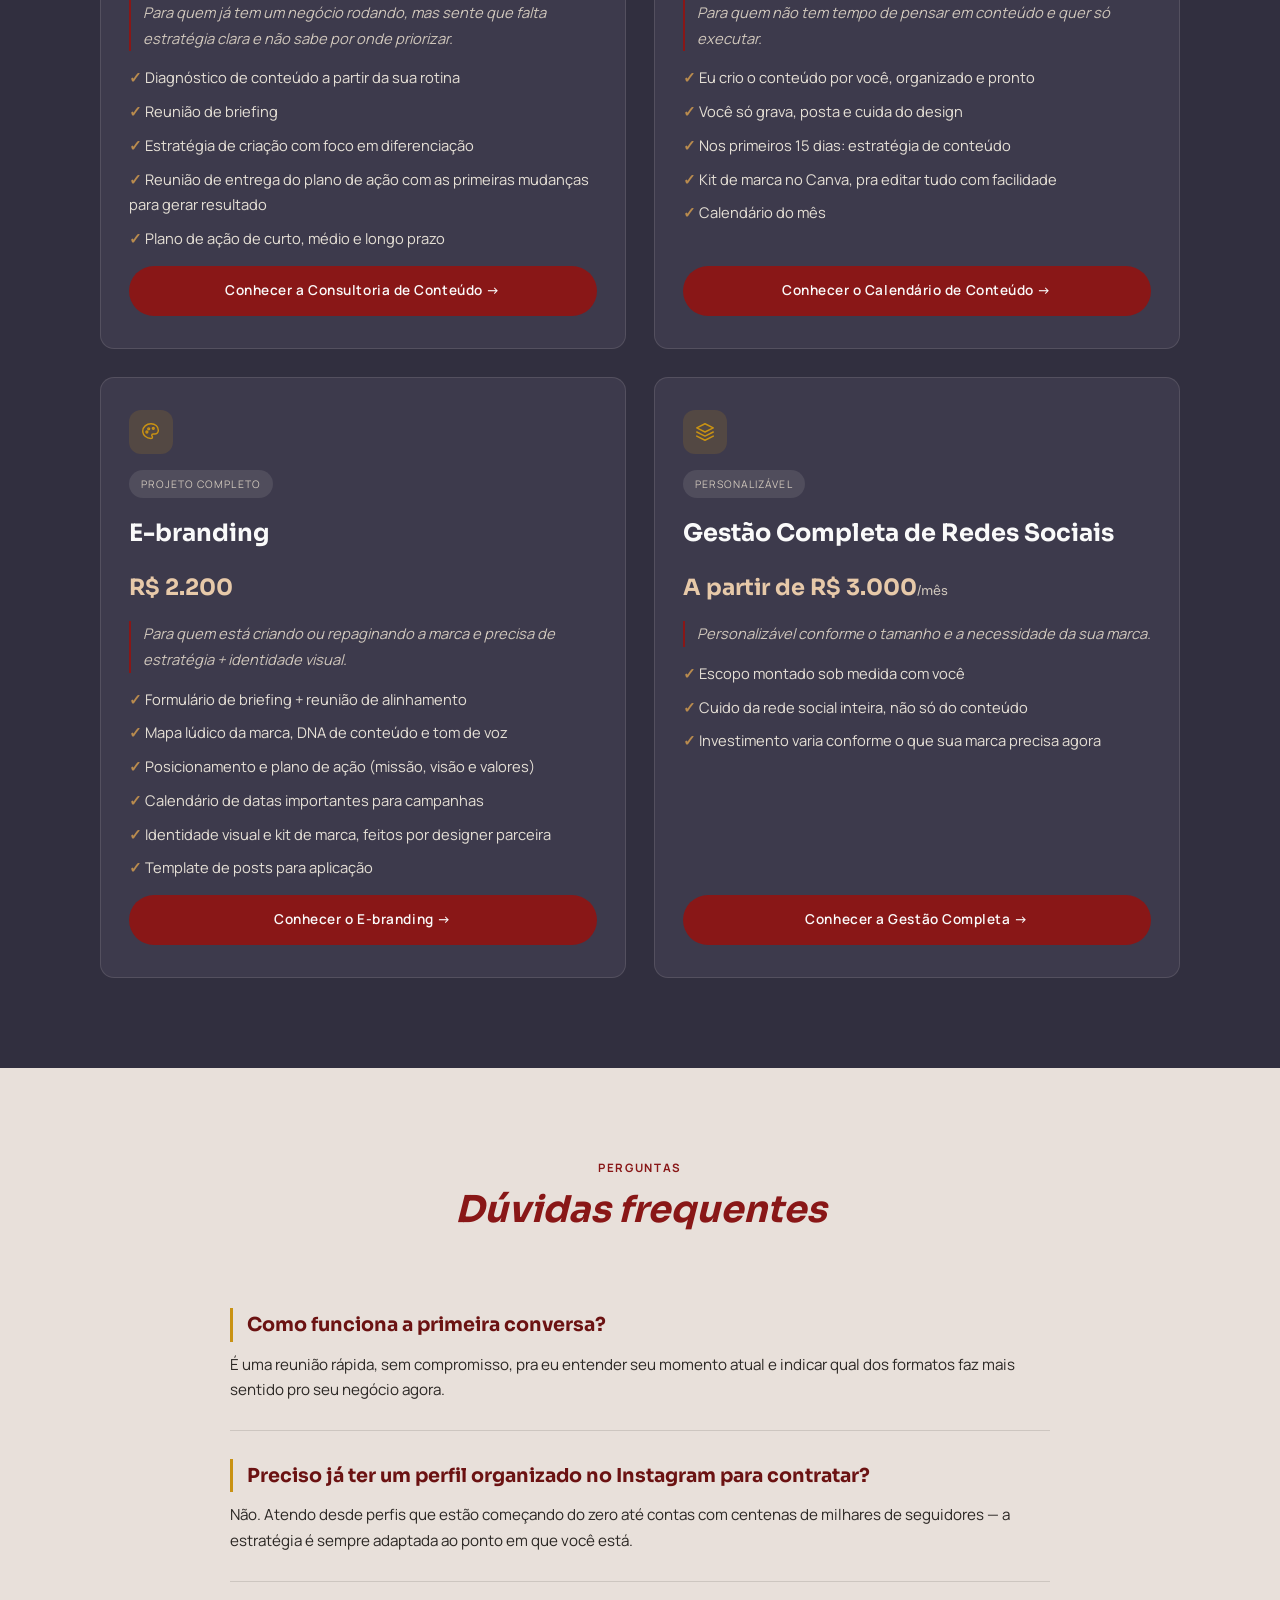
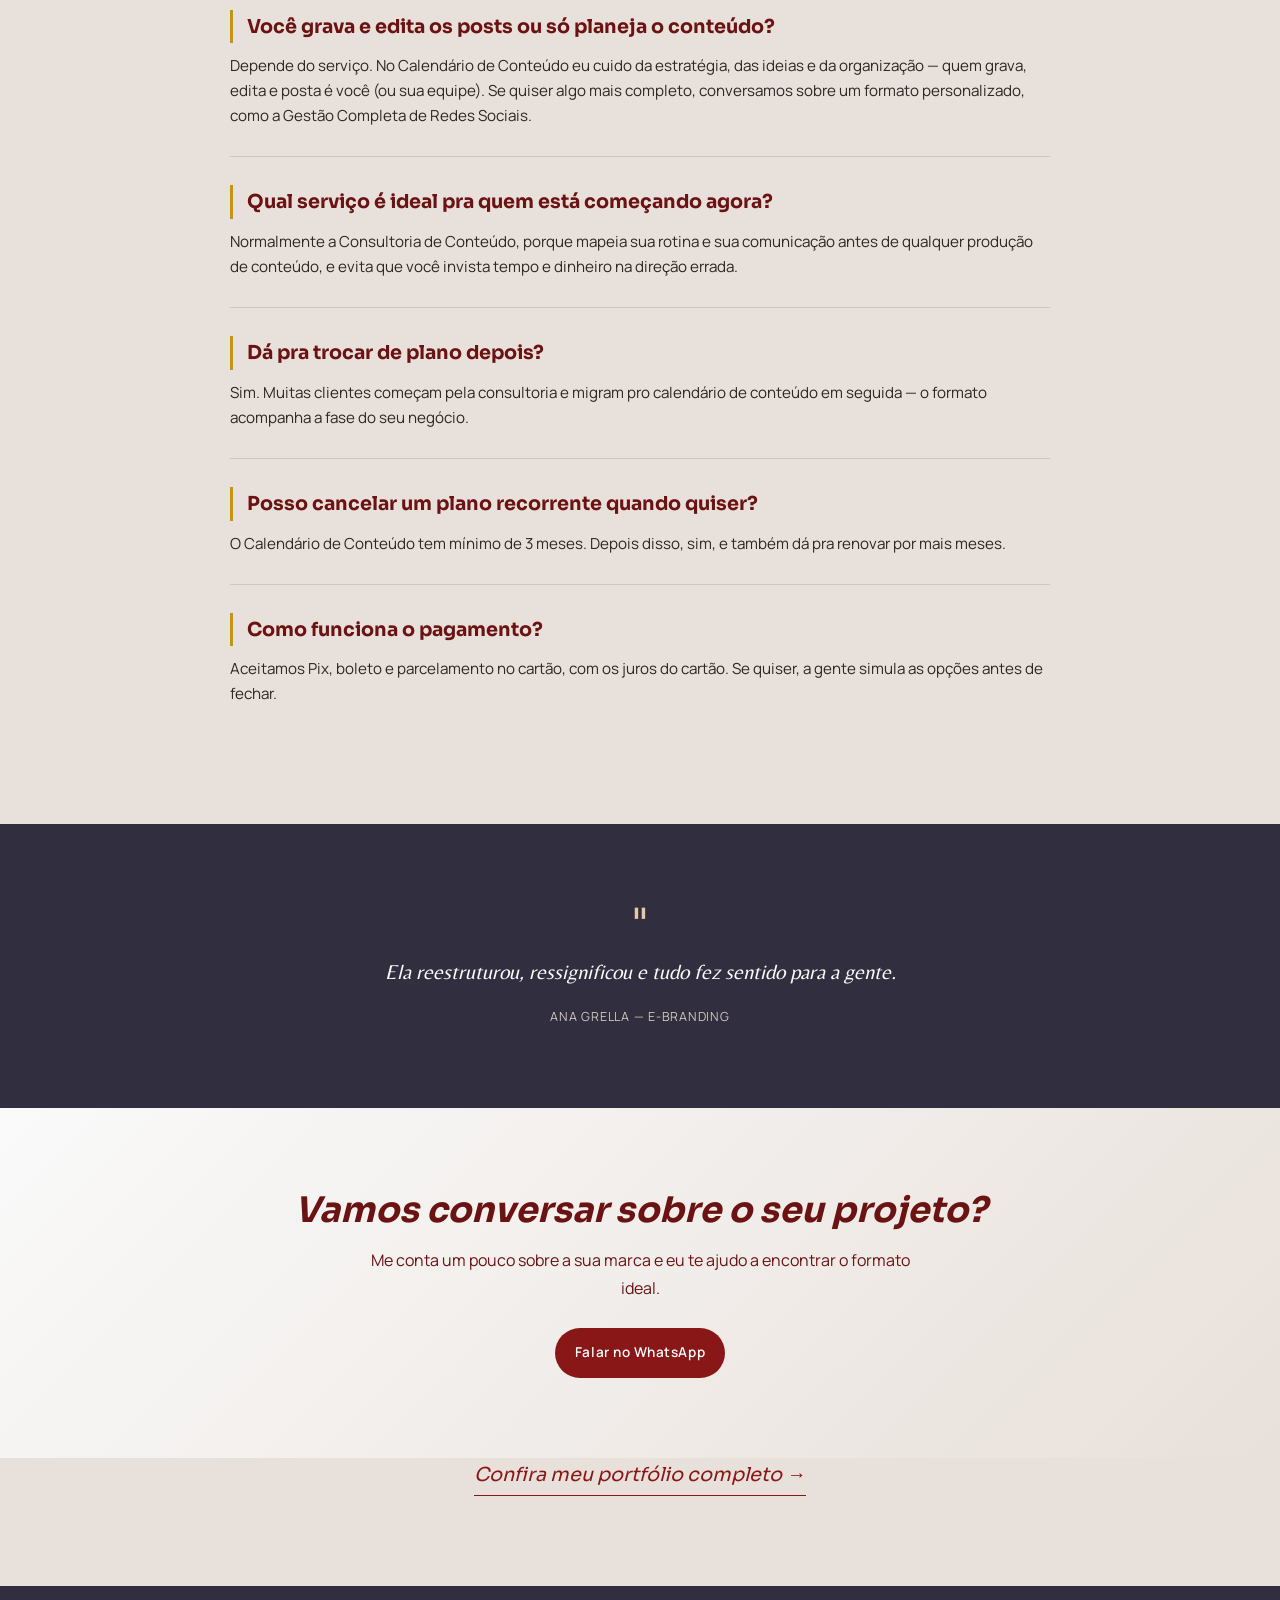
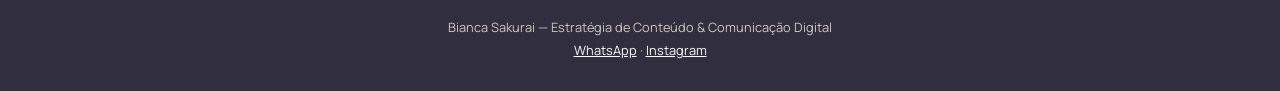
==== commit b9612ef6: "Adiciona elementos de UX/UI: ícones, kickers e trust bar" ====
--- a/index.html
+++ b/index.html
@@ -34,8 +34,34 @@
   </div>
 </section>
 
+<section class="trust-bar">
+  <div class="trust-bar-inner">
+    <div class="trust-item">
+      <svg viewBox="0 0 24 24" fill="none" stroke="currentColor" stroke-width="1.6" stroke-linecap="round" stroke-linejoin="round"><rect x="3" y="5" width="18" height="16" rx="2"/><path d="M16 3v4M8 3v4M3 10h18"/></svg>
+      <span class="num">Desde 2019</span>
+      <span class="label">criando estratégia de conteúdo</span>
+    </div>
+    <div class="trust-item">
+      <svg viewBox="0 0 24 24" fill="none" stroke="currentColor" stroke-width="1.6" stroke-linecap="round" stroke-linejoin="round"><path d="m9 12 2 2 4-4"/><path d="M12 2.5 14 4l2.6-.4 1 2.5 2.5 1-.4 2.6L21 12l-1.3 2.3.4 2.6-2.5 1-1 2.5-2.6-.4L12 21.5l-2-1.5-2.6.4-1-2.5-2.5-1 .4-2.6L3 12l1.3-2.3-.4-2.6 2.5-1 1-2.5 2.6.4L12 2.5Z"/></svg>
+      <span class="num">8 cases</span>
+      <span class="label">documentados com resultado real</span>
+    </div>
+    <div class="trust-item">
+      <svg viewBox="0 0 24 24" fill="none" stroke="currentColor" stroke-width="1.6" stroke-linecap="round" stroke-linejoin="round"><circle cx="9" cy="8" r="3"/><path d="M2 20c0-3.3 3.1-6 7-6s7 2.7 7 6"/><circle cx="17" cy="9" r="2.4"/><path d="M17 13.2c2.6.4 4.5 2.3 5 3.8"/></svg>
+      <span class="num">+300 mil</span>
+      <span class="label">seguidores em contas atendidas</span>
+    </div>
+    <div class="trust-item">
+      <svg viewBox="0 0 24 24" fill="none" stroke="currentColor" stroke-width="1.6" stroke-linecap="round" stroke-linejoin="round"><path d="m12 3 9 4.5-9 4.5-9-4.5L12 3Z"/><path d="m3 12 9 4.5 9-4.5M3 16.5 12 21l9-4.5"/></svg>
+      <span class="num">4 serviços</span>
+      <span class="label">pra cada fase do seu negócio</span>
+    </div>
+  </div>
+</section>
+
 <section class="ajudar" id="servicos">
   <div class="ajudar-header">
+    <span class="kicker light center">Serviços</span>
     <h2 class="script">Como posso te ajudar hoje?</h2>
     <p>Escolha o formato que faz mais sentido pra fase do seu negócio agora.</p>
   </div>
@@ -43,6 +69,7 @@
   <div class="produtos-grid">
 
     <div class="produto-card">
+      <div class="icon"><svg viewBox="0 0 24 24" fill="none" stroke="currentColor" stroke-width="1.6" stroke-linecap="round" stroke-linejoin="round"><path d="M9 18h6M10 21h4M12 3a6 6 0 0 0-3.6 10.8c.6.5 1 1.2 1.1 2h5c.1-.8.5-1.5 1.1-2A6 6 0 0 0 12 3Z"/></svg></div>
       <span class="tag">Consultoria</span>
       <h3>Consultoria de Conteúdo</h3>
       <div class="preco">R$ 1.097</div>
@@ -58,6 +85,7 @@
     </div>
 
     <div class="produto-card">
+      <div class="icon"><svg viewBox="0 0 24 24" fill="none" stroke="currentColor" stroke-width="1.6" stroke-linecap="round" stroke-linejoin="round"><rect x="3" y="5" width="18" height="16" rx="2"/><path d="M16 3v4M8 3v4M3 10h18"/></svg></div>
       <span class="tag">Feito para você</span>
       <h3>Calendário de Conteúdo</h3>
       <div class="preco">R$ 1.297<span>/mês · mínimo 3 meses</span></div>
@@ -73,6 +101,7 @@
     </div>
 
     <div class="produto-card">
+      <div class="icon"><svg viewBox="0 0 24 24" fill="none" stroke="currentColor" stroke-width="1.6" stroke-linecap="round" stroke-linejoin="round"><path d="M12 3a9 8 0 1 0 0 16c1 0 1.6-.6 1.6-1.4 0-.4-.2-.7-.4-1-.2-.3-.4-.6-.4-1 0-.8.6-1.4 1.4-1.4H16a4 4 0 0 0 4-4c0-4.4-3.6-7.2-8-7.2Z"/><circle cx="7.5" cy="12" r="1"/><circle cx="9.5" cy="8.5" r="1"/><circle cx="14.5" cy="8" r="1"/></svg></div>
       <span class="tag">Projeto completo</span>
       <h3>E-branding</h3>
       <div class="preco">R$ 2.200</div>
@@ -89,6 +118,7 @@
     </div>
 
     <div class="produto-card">
+      <div class="icon"><svg viewBox="0 0 24 24" fill="none" stroke="currentColor" stroke-width="1.6" stroke-linecap="round" stroke-linejoin="round"><path d="m12 3 9 4.5-9 4.5-9-4.5L12 3Z"/><path d="m3 12 9 4.5 9-4.5M3 16.5 12 21l9-4.5"/></svg></div>
       <span class="tag">Personalizável</span>
       <h3>Gestão Completa de Redes Sociais</h3>
       <div class="preco">A partir de R$ 3.000<span>/mês</span></div>
@@ -106,6 +136,7 @@
 
 <section class="duvidas">
   <div class="duvidas-inner">
+    <span class="kicker center">Perguntas</span>
     <h2 class="script">Dúvidas frequentes</h2>
 
     <div class="duvida-item">
@@ -143,6 +174,12 @@
       <p>Aceitamos Pix, boleto e parcelamento no cartão, com os juros do cartão. Se quiser, a gente simula as opções antes de fechar.</p>
     </div>
   </div>
+</section>
+
+<section class="home-quote">
+  <div class="mark">"</div>
+  <blockquote>Ela reestruturou, ressignificou e tudo fez sentido para a gente.</blockquote>
+  <p class="autor">Ana Grella — E-branding</p>
 </section>
 
 <section class="cta-final" id="orcamento">
--- a/style.css
+++ b/style.css
@@ -4,7 +4,7 @@
    ========================================= */
 
 /* Fontes e cores oficiais do kit de marca "biay" (Canva Brand Kit) */
-@import url('https://fonts.googleapis.com/css2?family=Sora:ital,wght@0,400;0,500;0,600;0,700;0,800;1,400;1,600&family=Manrope:wght@400;500;600;700;800&display=swap');
+@import url('https://fonts.googleapis.com/css2?family=Belleza&family=Sora:ital,wght@0,400;0,500;0,600;0,700;0,800;1,400;1,600&family=Manrope:wght@400;500;600;700;800&display=swap');
 
 :root{
   --cream: #e8e0da;
@@ -29,7 +29,7 @@
   font-family: 'Manrope', sans-serif;
   color: var(--text);
   background: var(--cream);
-  line-height: 1.6;
+  line-height: 1.75;
   overflow-x: hidden;
 }
 
@@ -116,18 +116,18 @@
 .nav-tagline{
   grid-column: 3;
   justify-self: end;
-  max-width: 280px;
-  font-family: 'Sora', sans-serif;
-  font-size: 0.68rem;
-  font-style: italic;
-  line-height: 1.35;
+  max-width: 300px;
+  font-family: 'Sora', sans-serif;
+  font-size: 0.72rem;
+  font-style: italic;
+  line-height: 1.4;
   letter-spacing: 0.01em;
   color: var(--dark);
-  opacity: 0.4;
+  opacity: 0.55;
   text-align: right;
 }
 
-@media (max-width: 900px){
+@media (max-width: 700px){
   .nav-tagline{ display:none; }
 }
 
@@ -216,6 +216,7 @@
 }
 
 .bemvindo h2{
+  font-family: 'Belleza', serif;
   font-size: clamp(2.2rem, 5vw, 3.2rem);
   color: var(--maroon);
   margin-bottom: 4px;
@@ -230,17 +231,113 @@
 }
 
 .bemvindo p{
-  margin-bottom: 16px;
+  margin-bottom: 22px;
   color: var(--text);
   font-size: 1rem;
 }
 
 .bemvindo .quote{
+  font-family:'Belleza', serif;
+  font-weight: 700;
+  font-style: italic;
+  text-decoration: underline;
+  color: var(--maroon-dark);
+}
+
+/* ---------- KICKER (eyebrow label) ---------- */
+.kicker{
+  display:block;
+  text-align:left;
+  font-family:'Manrope', sans-serif;
+  font-size: 0.72rem;
+  font-weight: 700;
+  letter-spacing: 0.14em;
+  text-transform: uppercase;
+  color: var(--maroon);
+  margin-bottom: 10px;
+}
+
+.kicker.light{ color: #e7c9a9; }
+.kicker.center{ text-align:center; }
+
+/* ---------- TRUST BAR ---------- */
+.trust-bar{
+  background: var(--cream-2);
+  padding: 44px 24px;
+  border-top: 1px solid rgba(43,39,36,0.08);
+  border-bottom: 1px solid rgba(43,39,36,0.08);
+}
+
+.trust-bar-inner{
+  max-width: 980px;
+  margin: 0 auto;
+  display:grid;
+  grid-template-columns: repeat(4, 1fr);
+  gap: 24px;
+}
+
+@media (max-width: 760px){
+  .trust-bar-inner{ grid-template-columns: 1fr 1fr; row-gap: 32px; }
+}
+
+.trust-item{
+  display:flex;
+  flex-direction:column;
+  align-items:center;
+  text-align:center;
+  gap: 8px;
+}
+
+.trust-item svg{
+  width: 26px;
+  height: 26px;
+  color: var(--maroon);
+}
+
+.trust-item .num{
   font-family:'Sora', sans-serif;
   font-weight: 700;
-  font-style: italic;
-  text-decoration: underline;
-  color: var(--maroon-dark);
+  font-size: 1.25rem;
+  color: var(--dark);
+}
+
+.trust-item .label{
+  font-size: 0.76rem;
+  color: var(--muted);
+  line-height: 1.35;
+  max-width: 150px;
+}
+
+/* ---------- DEPOIMENTO EM DESTAQUE (home) ---------- */
+.home-quote{
+  background: var(--dark);
+  color: var(--text-light);
+  padding: 80px 24px;
+  text-align:center;
+}
+
+.home-quote .mark{
+  font-family:'Sora', sans-serif;
+  font-size: 2.6rem;
+  color: #e7c9a9;
+  line-height: 1;
+  margin-bottom: 10px;
+}
+
+.home-quote blockquote{
+  font-family:'Belleza', serif;
+  font-style: italic;
+  font-size: 1.3rem;
+  max-width: 680px;
+  margin: 0 auto 18px;
+  line-height: 1.55;
+}
+
+.home-quote .autor{
+  font-size: 0.78rem;
+  color: #cfc6bb;
+  text-transform: uppercase;
+  letter-spacing: .06em;
 }
 
 /* ---------- LINK PORTFÓLIO ---------- */
@@ -280,8 +377,9 @@
 }
 
 .ajudar-header h2{
-  font-size: clamp(2.4rem, 6vw, 3.6rem);
-  margin-bottom: 12px;
+  font-size: clamp(1.9rem, 4.5vw, 2.7rem);
+  line-height: 1.2;
+  margin-bottom: 14px;
 }
 
 .ajudar-header p{
@@ -311,6 +409,23 @@
   display:flex;
   flex-direction:column;
   gap: 14px;
+}
+
+.produto-card .icon{
+  width: 44px;
+  height: 44px;
+  border-radius: 12px;
+  background: rgba(201,146,19,0.16);
+  display:flex;
+  align-items:center;
+  justify-content:center;
+  margin-bottom: 2px;
+}
+
+.produto-card .icon svg{
+  width: 22px;
+  height: 22px;
+  color: var(--gold);
 }
 
 .produto-card .tag{
@@ -524,13 +639,14 @@
 
 .duvidas-inner h2{
   text-align:center;
-  font-size: clamp(2.2rem, 5vw, 3rem);
+  font-size: clamp(1.8rem, 4vw, 2.3rem);
+  line-height: 1.2;
   color: var(--maroon);
   margin-bottom: 48px;
 }
 
 .duvida-item{
-  padding: 24px 0;
+  padding: 28px 0;
   border-bottom: 1px solid rgba(43,39,36,0.14);
 }
 
@@ -542,12 +658,15 @@
   font-family: 'Sora', sans-serif;
   font-size: 1.2rem;
   color: var(--maroon-dark);
-  margin-bottom: 8px;
+  margin-bottom: 10px;
+  padding-left: 14px;
+  border-left: 3px solid var(--gold);
 }
 
 .duvida-item p{
   font-size: 0.95rem;
   color: var(--text);
+  line-height: 1.65;
 }
 
 /* ---------- ORÇAMENTO / CTA FINAL ---------- */
@@ -558,7 +677,8 @@
 }
 
 .cta-final h2{
-  font-size: clamp(2rem, 5vw, 2.8rem);
+  font-size: clamp(1.7rem, 4vw, 2.2rem);
+  line-height: 1.25;
   color: var(--maroon-dark);
   margin-bottom: 14px;
 }
@@ -595,7 +715,8 @@
 }
 
 .cases-header h1{
-  font-size: clamp(2.2rem, 6vw, 3.4rem);
+  font-size: clamp(1.8rem, 4.5vw, 2.6rem);
+  line-height: 1.2;
   color: var(--maroon-dark);
 }
 
@@ -664,15 +785,17 @@
 
 .case-objetivo{
   font-size: 0.95rem;
-  margin-bottom: 10px;
+  line-height: 1.65;
+  margin-bottom: 16px;
 }
 
 .case-list{
   list-style:none;
   display:flex;
   flex-direction:column;
-  gap: 8px;
+  gap: 14px;
   font-size: 0.92rem;
+  line-height: 1.6;
 }
 
 .case-list li::before{
@@ -926,5 +1049,14 @@
 .imdv-inner p{
   font-size: 0.95rem;
   color: #e6e0d6;
+  line-height: 1.65;
   margin-bottom: 14px;
 }
+
+.imdv-photo{
+  width: 100%;
+  max-width: 380px;
+  margin: 28px auto 0;
+  border-radius: 14px;
+  box-shadow: 0 16px 34px rgba(0,0,0,0.35);
+}
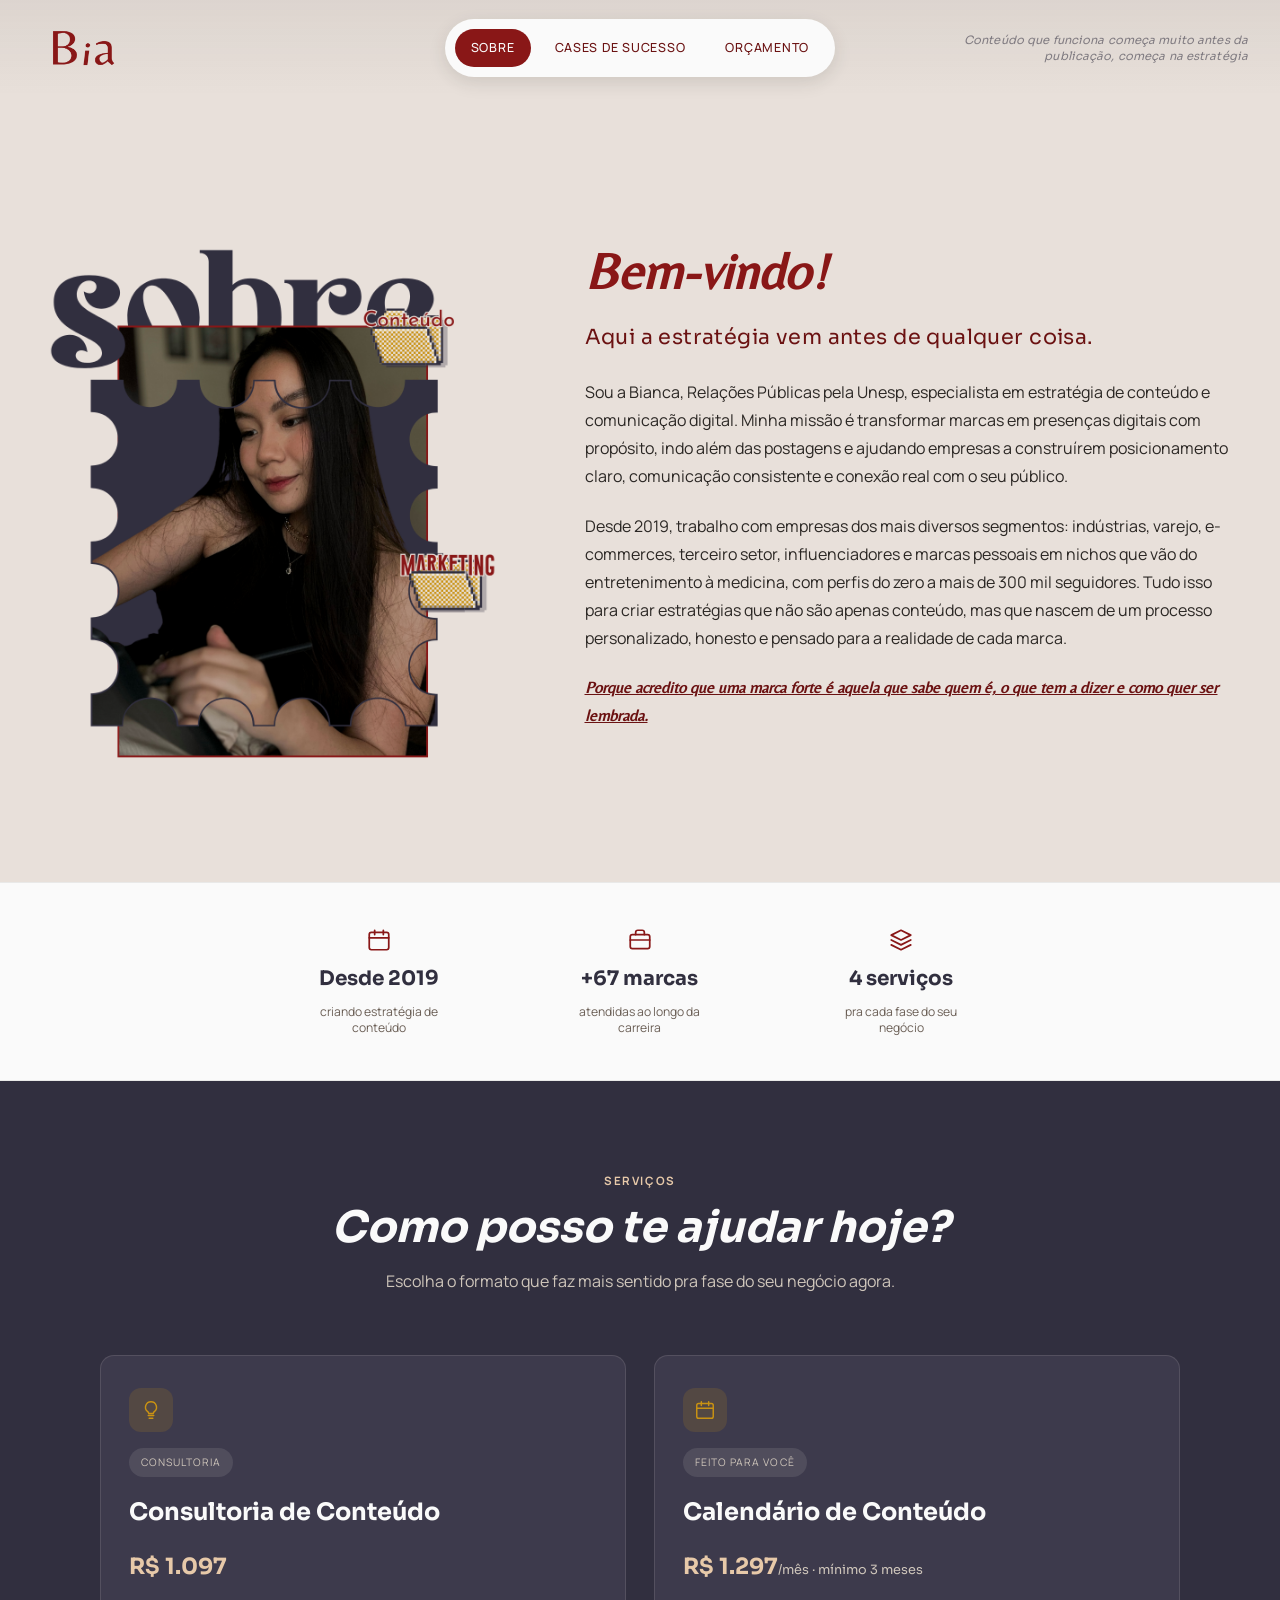
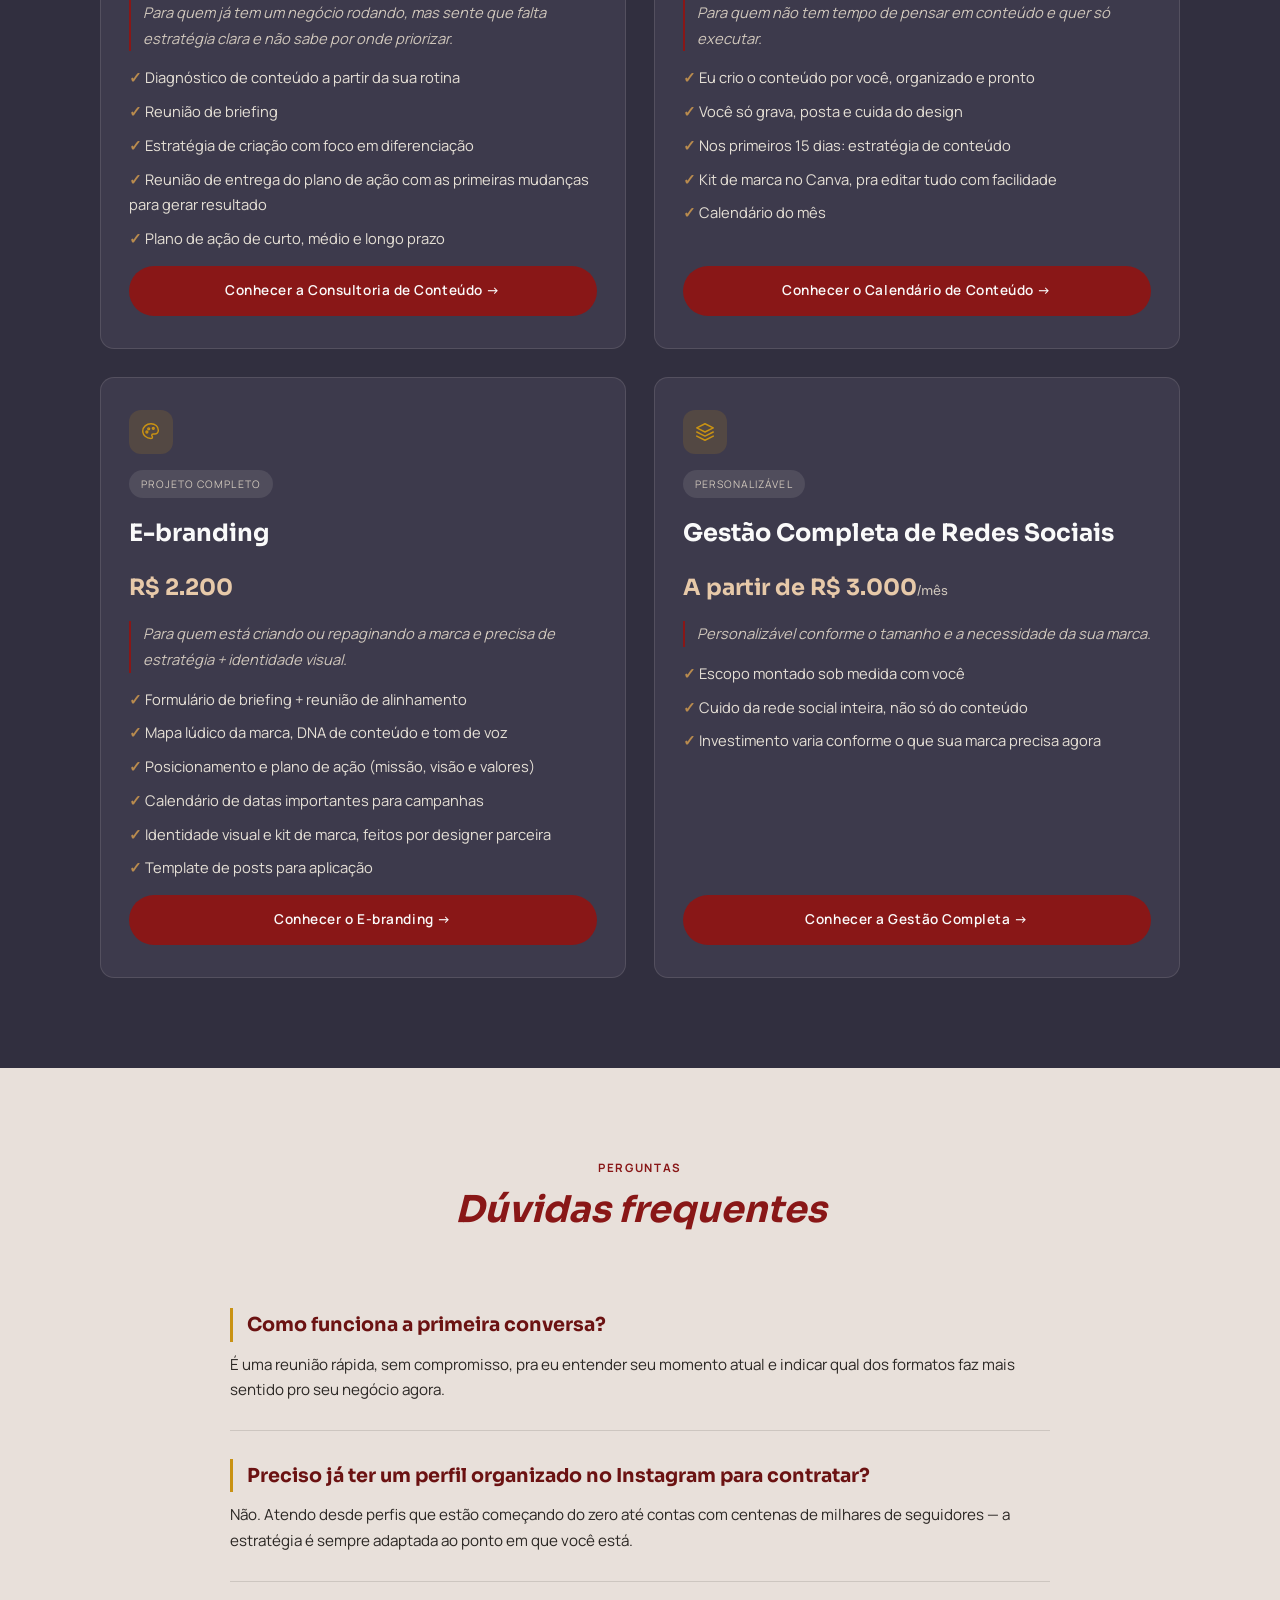
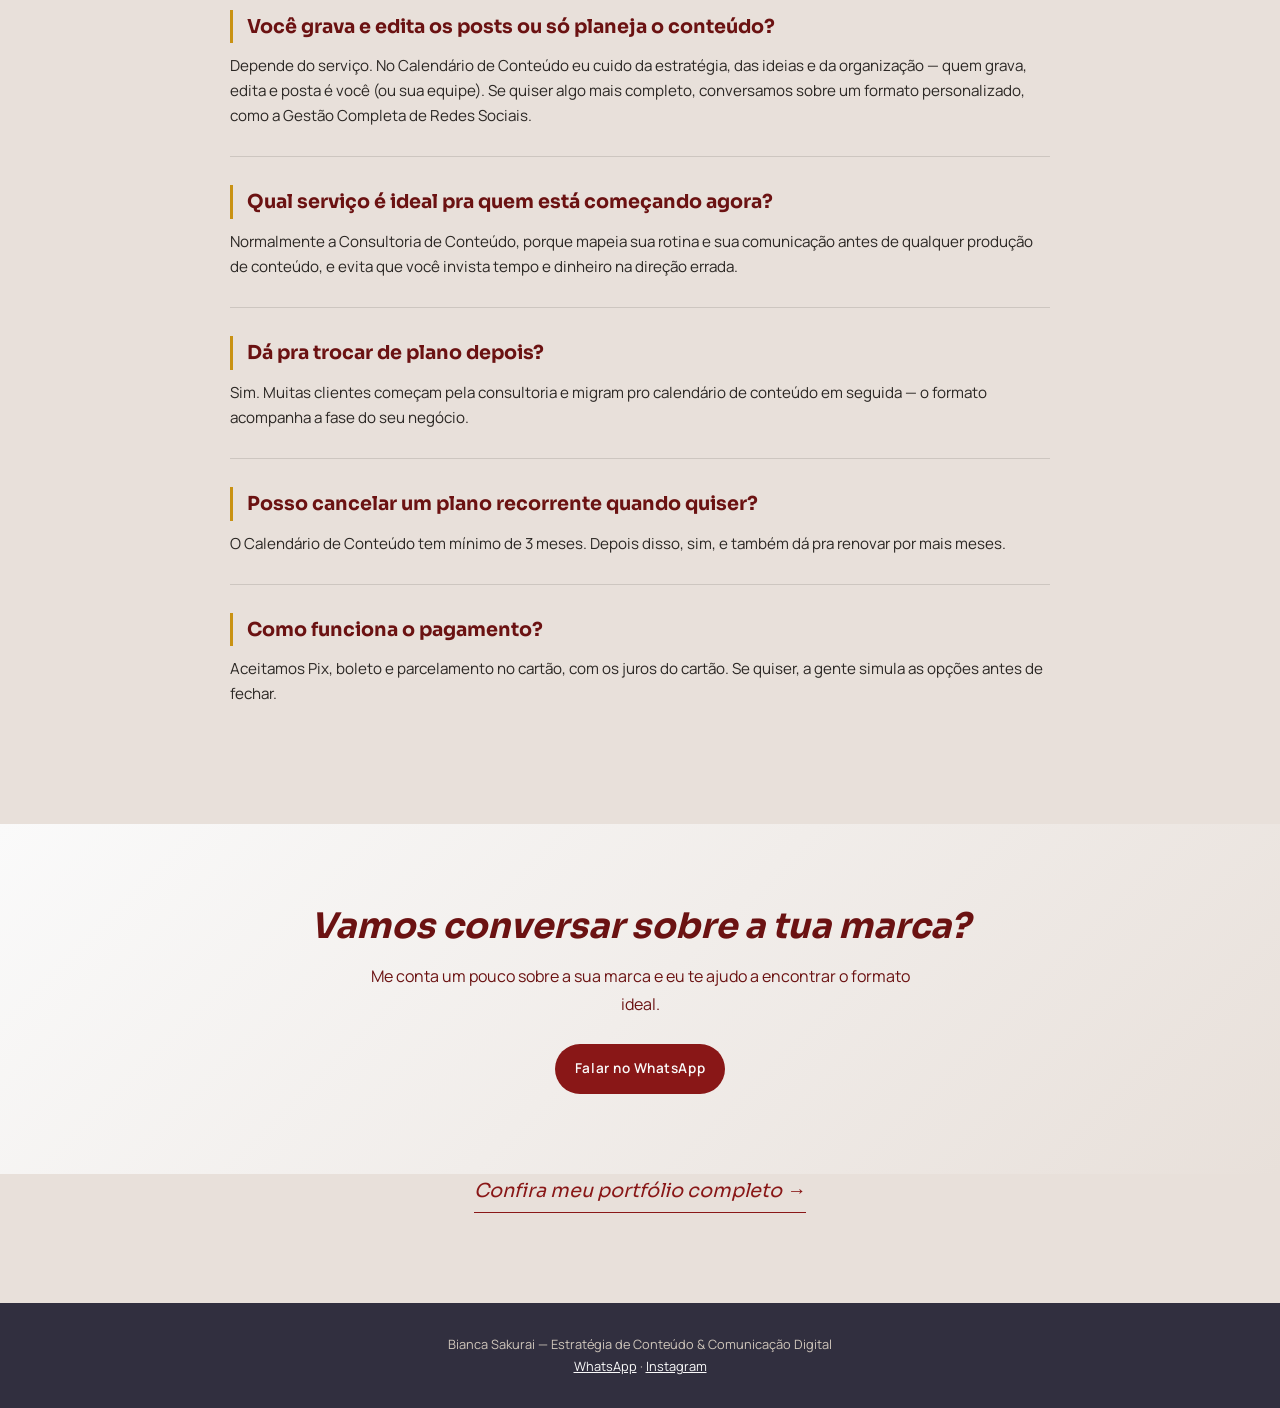
==== commit 8ea6a875: "Ajusta trust bar, remove depoimento da home, atualiza cases" ====
--- a/index.html
+++ b/index.html
@@ -42,14 +42,9 @@
       <span class="label">criando estratégia de conteúdo</span>
     </div>
     <div class="trust-item">
-      <svg viewBox="0 0 24 24" fill="none" stroke="currentColor" stroke-width="1.6" stroke-linecap="round" stroke-linejoin="round"><path d="m9 12 2 2 4-4"/><path d="M12 2.5 14 4l2.6-.4 1 2.5 2.5 1-.4 2.6L21 12l-1.3 2.3.4 2.6-2.5 1-1 2.5-2.6-.4L12 21.5l-2-1.5-2.6.4-1-2.5-2.5-1 .4-2.6L3 12l1.3-2.3-.4-2.6 2.5-1 1-2.5 2.6.4L12 2.5Z"/></svg>
-      <span class="num">8 cases</span>
-      <span class="label">documentados com resultado real</span>
-    </div>
-    <div class="trust-item">
-      <svg viewBox="0 0 24 24" fill="none" stroke="currentColor" stroke-width="1.6" stroke-linecap="round" stroke-linejoin="round"><circle cx="9" cy="8" r="3"/><path d="M2 20c0-3.3 3.1-6 7-6s7 2.7 7 6"/><circle cx="17" cy="9" r="2.4"/><path d="M17 13.2c2.6.4 4.5 2.3 5 3.8"/></svg>
-      <span class="num">+300 mil</span>
-      <span class="label">seguidores em contas atendidas</span>
+      <svg viewBox="0 0 24 24" fill="none" stroke="currentColor" stroke-width="1.6" stroke-linecap="round" stroke-linejoin="round"><rect x="3" y="7" width="18" height="13" rx="2"/><path d="M8 7V5a2 2 0 0 1 2-2h4a2 2 0 0 1 2 2v2"/><path d="M3 12h18"/></svg>
+      <span class="num">+67 marcas</span>
+      <span class="label">atendidas ao longo da carreira</span>
     </div>
     <div class="trust-item">
       <svg viewBox="0 0 24 24" fill="none" stroke="currentColor" stroke-width="1.6" stroke-linecap="round" stroke-linejoin="round"><path d="m12 3 9 4.5-9 4.5-9-4.5L12 3Z"/><path d="m3 12 9 4.5 9-4.5M3 16.5 12 21l9-4.5"/></svg>
@@ -176,14 +171,8 @@
   </div>
 </section>
 
-<section class="home-quote">
-  <div class="mark">"</div>
-  <blockquote>Ela reestruturou, ressignificou e tudo fez sentido para a gente.</blockquote>
-  <p class="autor">Ana Grella — E-branding</p>
-</section>
-
 <section class="cta-final" id="orcamento">
-  <h2 class="script">Vamos conversar sobre o seu projeto?</h2>
+  <h2 class="script">Vamos conversar sobre a tua marca?</h2>
   <p>Me conta um pouco sobre a sua marca e eu te ajudo a encontrar o formato ideal.</p>
   <a class="btn-whats" href="https://wa.me/message/MASXB7CFTPW6N1" target="_blank" rel="noopener">Falar no WhatsApp</a>
 </section>
--- a/style.css
+++ b/style.css
@@ -269,15 +269,15 @@
 }
 
 .trust-bar-inner{
-  max-width: 980px;
+  max-width: 760px;
   margin: 0 auto;
   display:grid;
-  grid-template-columns: repeat(4, 1fr);
+  grid-template-columns: repeat(3, 1fr);
   gap: 24px;
 }
 
 @media (max-width: 760px){
-  .trust-bar-inner{ grid-template-columns: 1fr 1fr; row-gap: 32px; }
+  .trust-bar-inner{ grid-template-columns: 1fr; row-gap: 28px; }
 }
 
 .trust-item{
@@ -338,6 +338,27 @@
   color: #cfc6bb;
   text-transform: uppercase;
   letter-spacing: .06em;
+}
+
+/* ---------- CASE PROOF (prints de números) ---------- */
+.case-proof{
+  margin-top: 18px;
+}
+
+.case-proof img{
+  width: 100%;
+  max-width: 620px;
+  border-radius: 12px;
+  border: 1px solid rgba(43,39,36,0.12);
+  box-shadow: 0 12px 28px rgba(0,0,0,0.12);
+  display:block;
+}
+
+.case-proof-caption{
+  font-size: 0.78rem;
+  color: var(--muted);
+  font-style: italic;
+  margin-top: 8px;
 }
 
 /* ---------- LINK PORTFÓLIO ---------- */
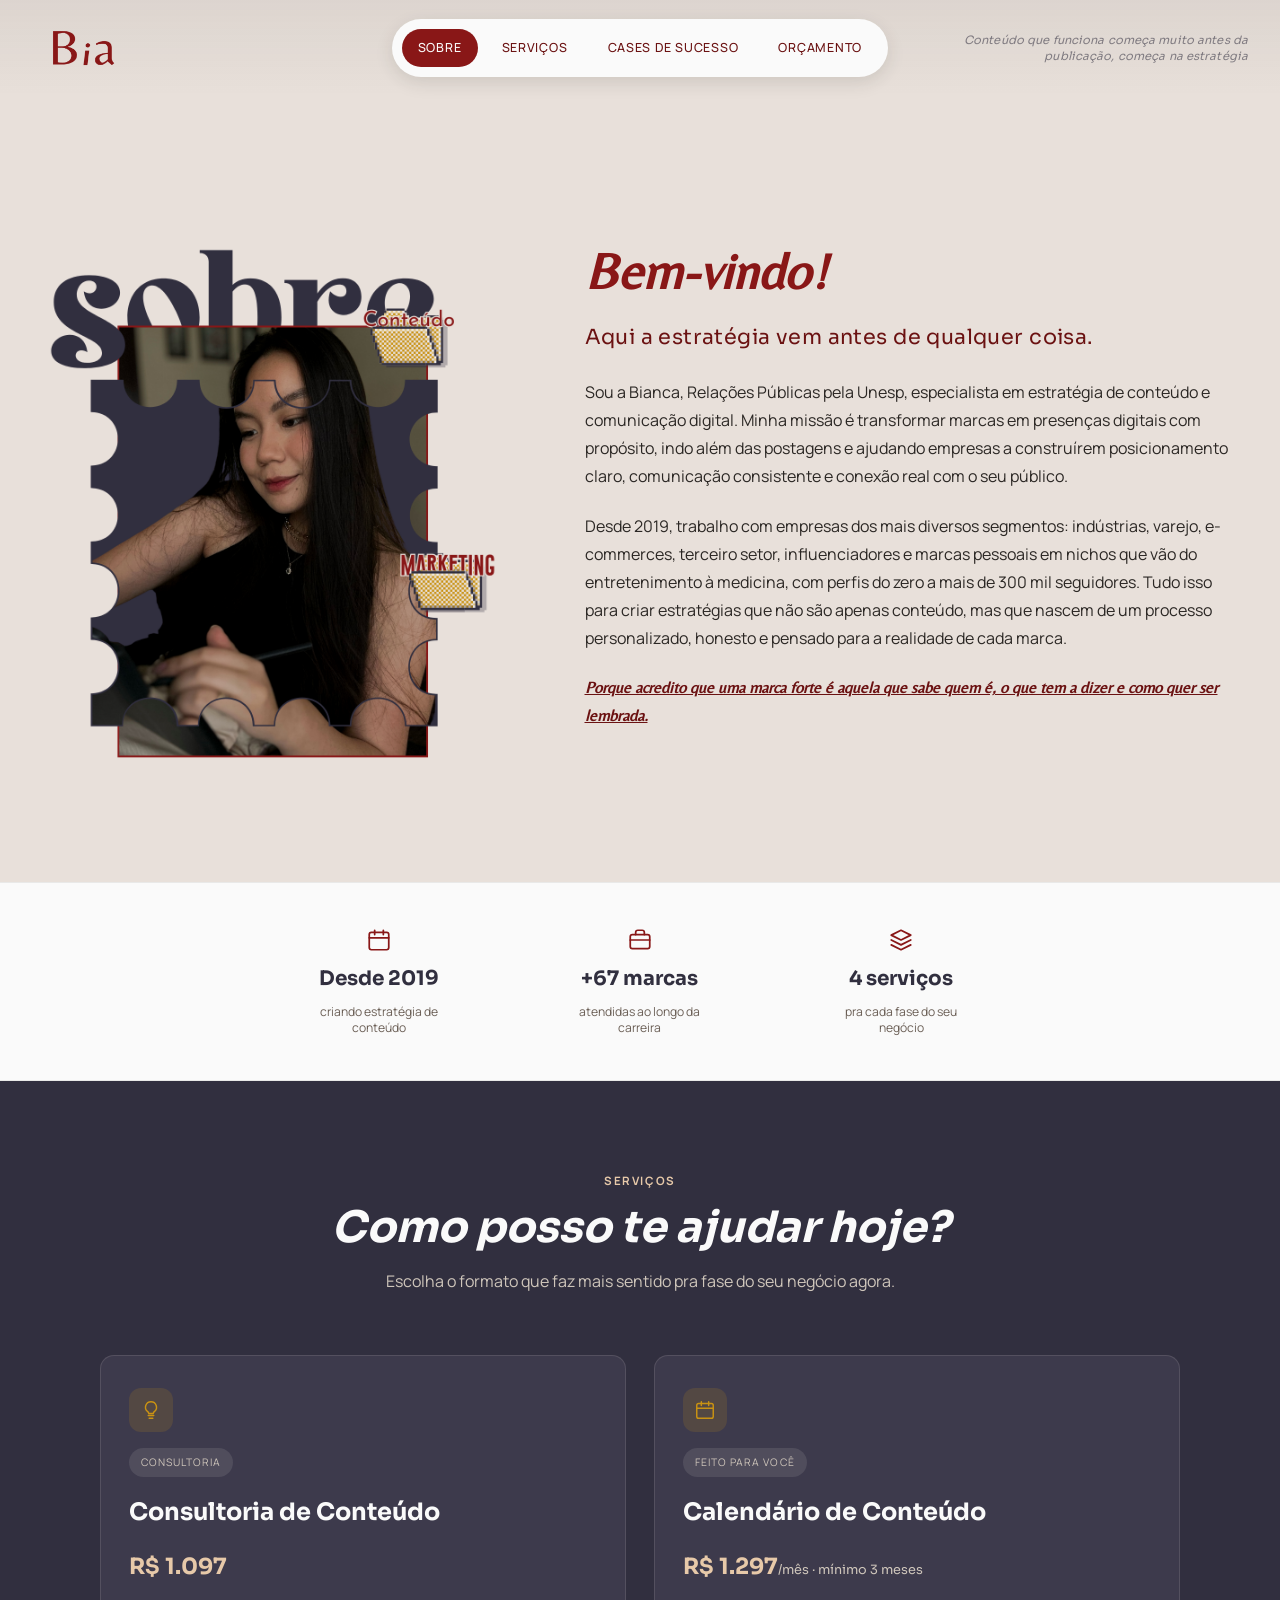
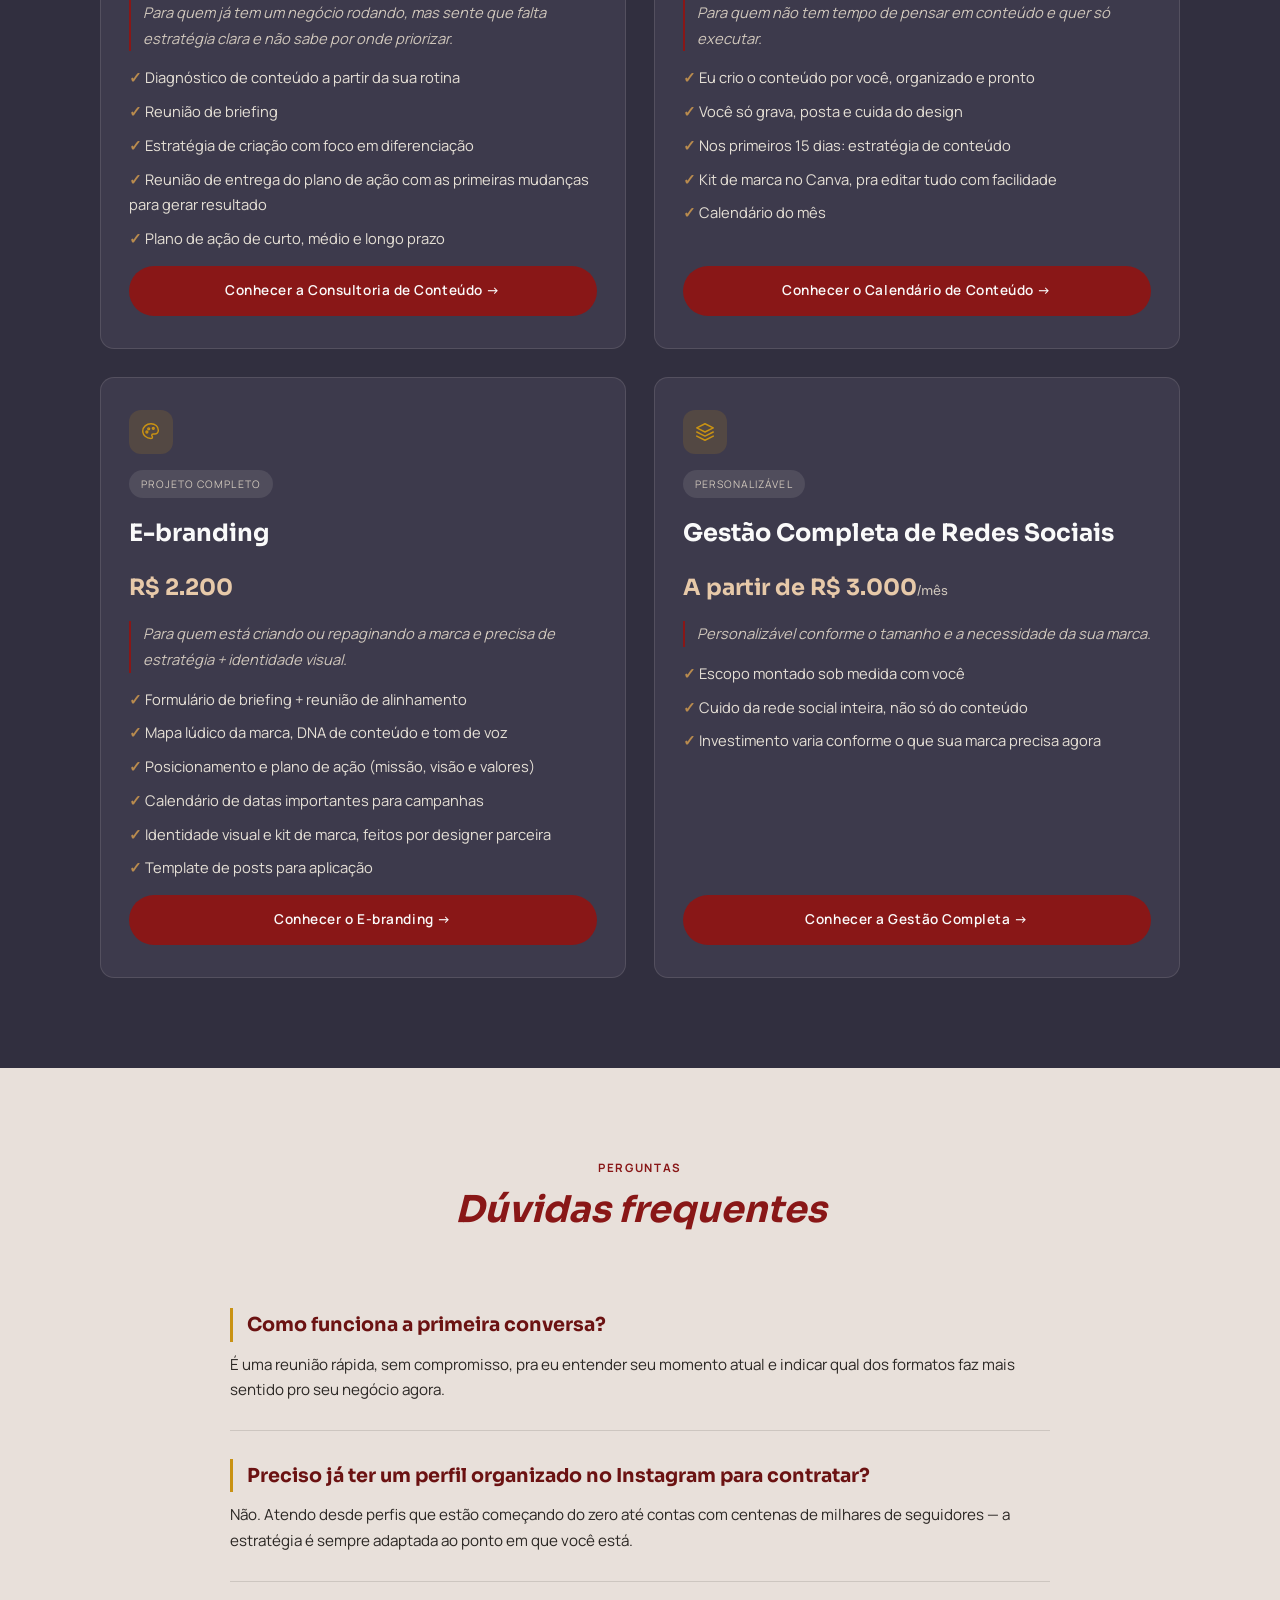
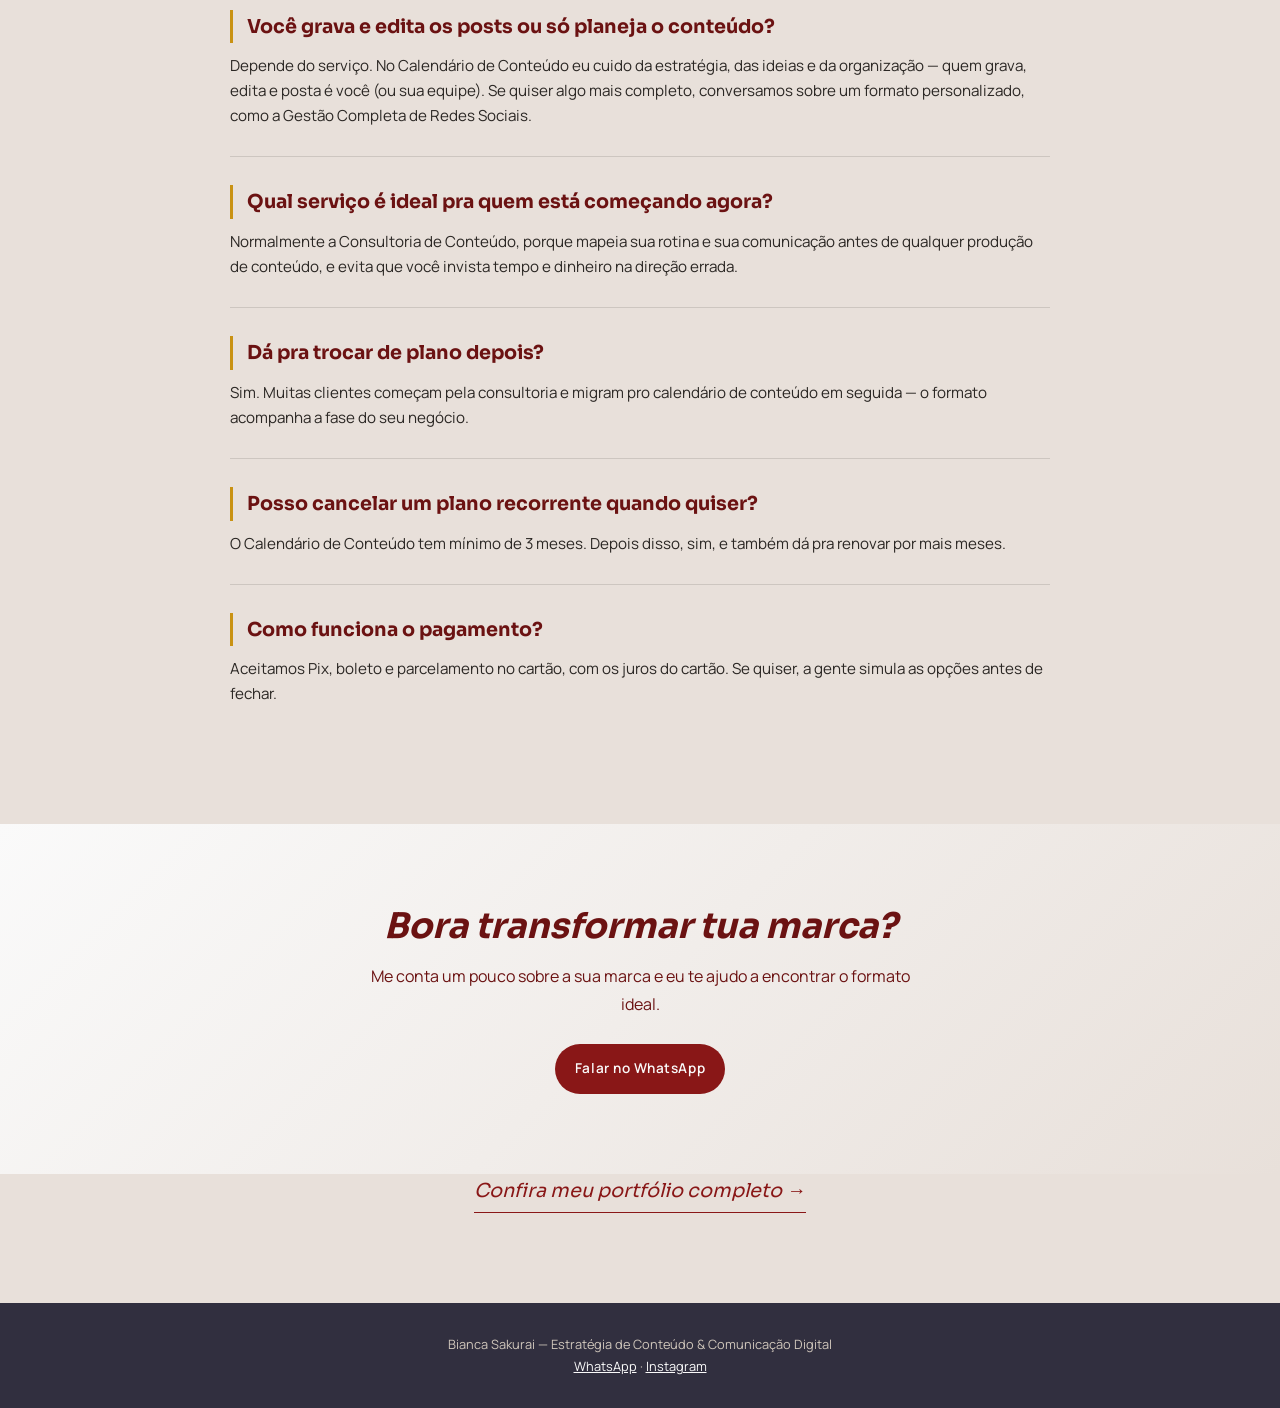
==== commit c8e2679f: "Atualiza CTA final e adiciona Servicos no menu" ====
--- a/index.html
+++ b/index.html
@@ -13,6 +13,7 @@
   <a href="index.html#inicio" class="site-logo"><img src="assets/logo-bia.png" alt="Bia Sakurai"></a>
   <div class="nav-pill">
     <a href="index.html#inicio" class="active">Sobre</a>
+    <a href="index.html#servicos">Serviços</a>
     <a href="cases.html">Cases de sucesso</a>
     <a href="index.html#orcamento">Orçamento</a>
   </div>
@@ -172,7 +173,7 @@
 </section>
 
 <section class="cta-final" id="orcamento">
-  <h2 class="script">Vamos conversar sobre a tua marca?</h2>
+  <h2 class="script">Bora transformar tua marca?</h2>
   <p>Me conta um pouco sobre a sua marca e eu te ajudo a encontrar o formato ideal.</p>
   <a class="btn-whats" href="https://wa.me/message/MASXB7CFTPW6N1" target="_blank" rel="noopener">Falar no WhatsApp</a>
 </section>
